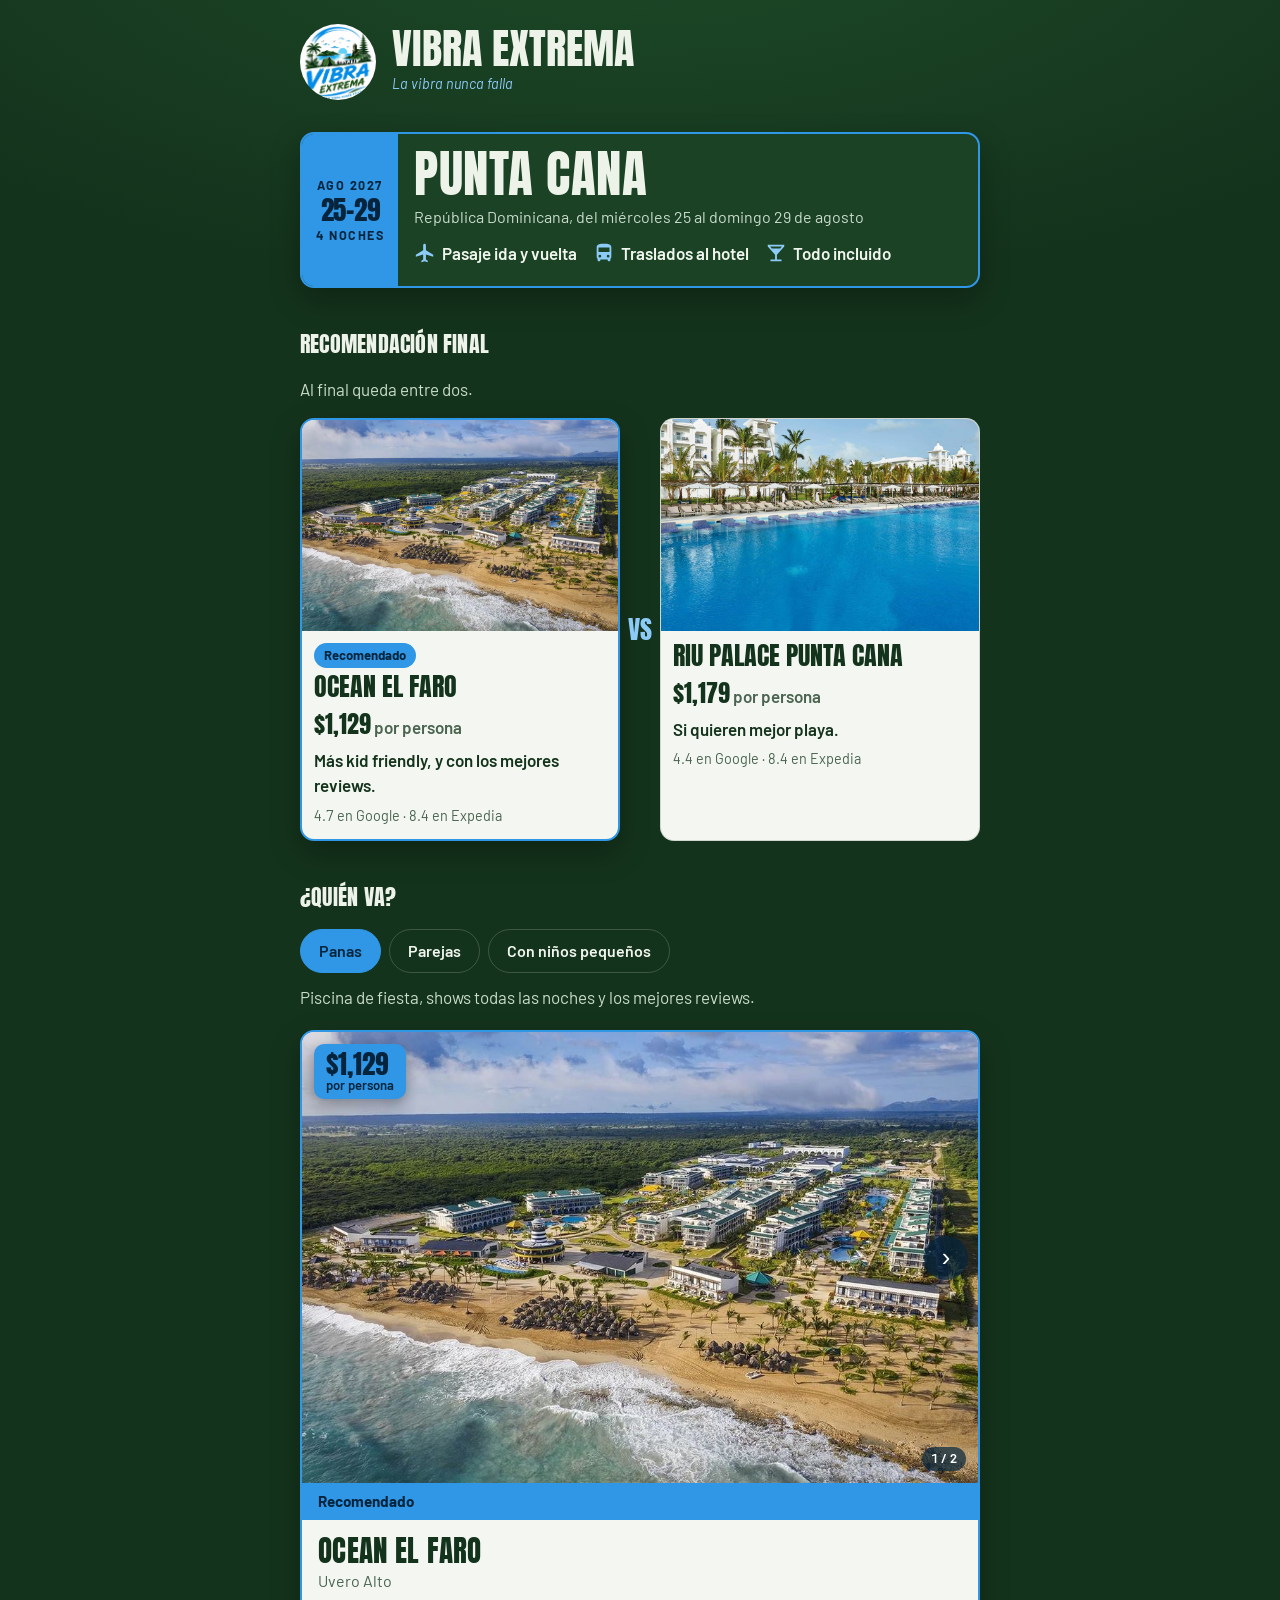
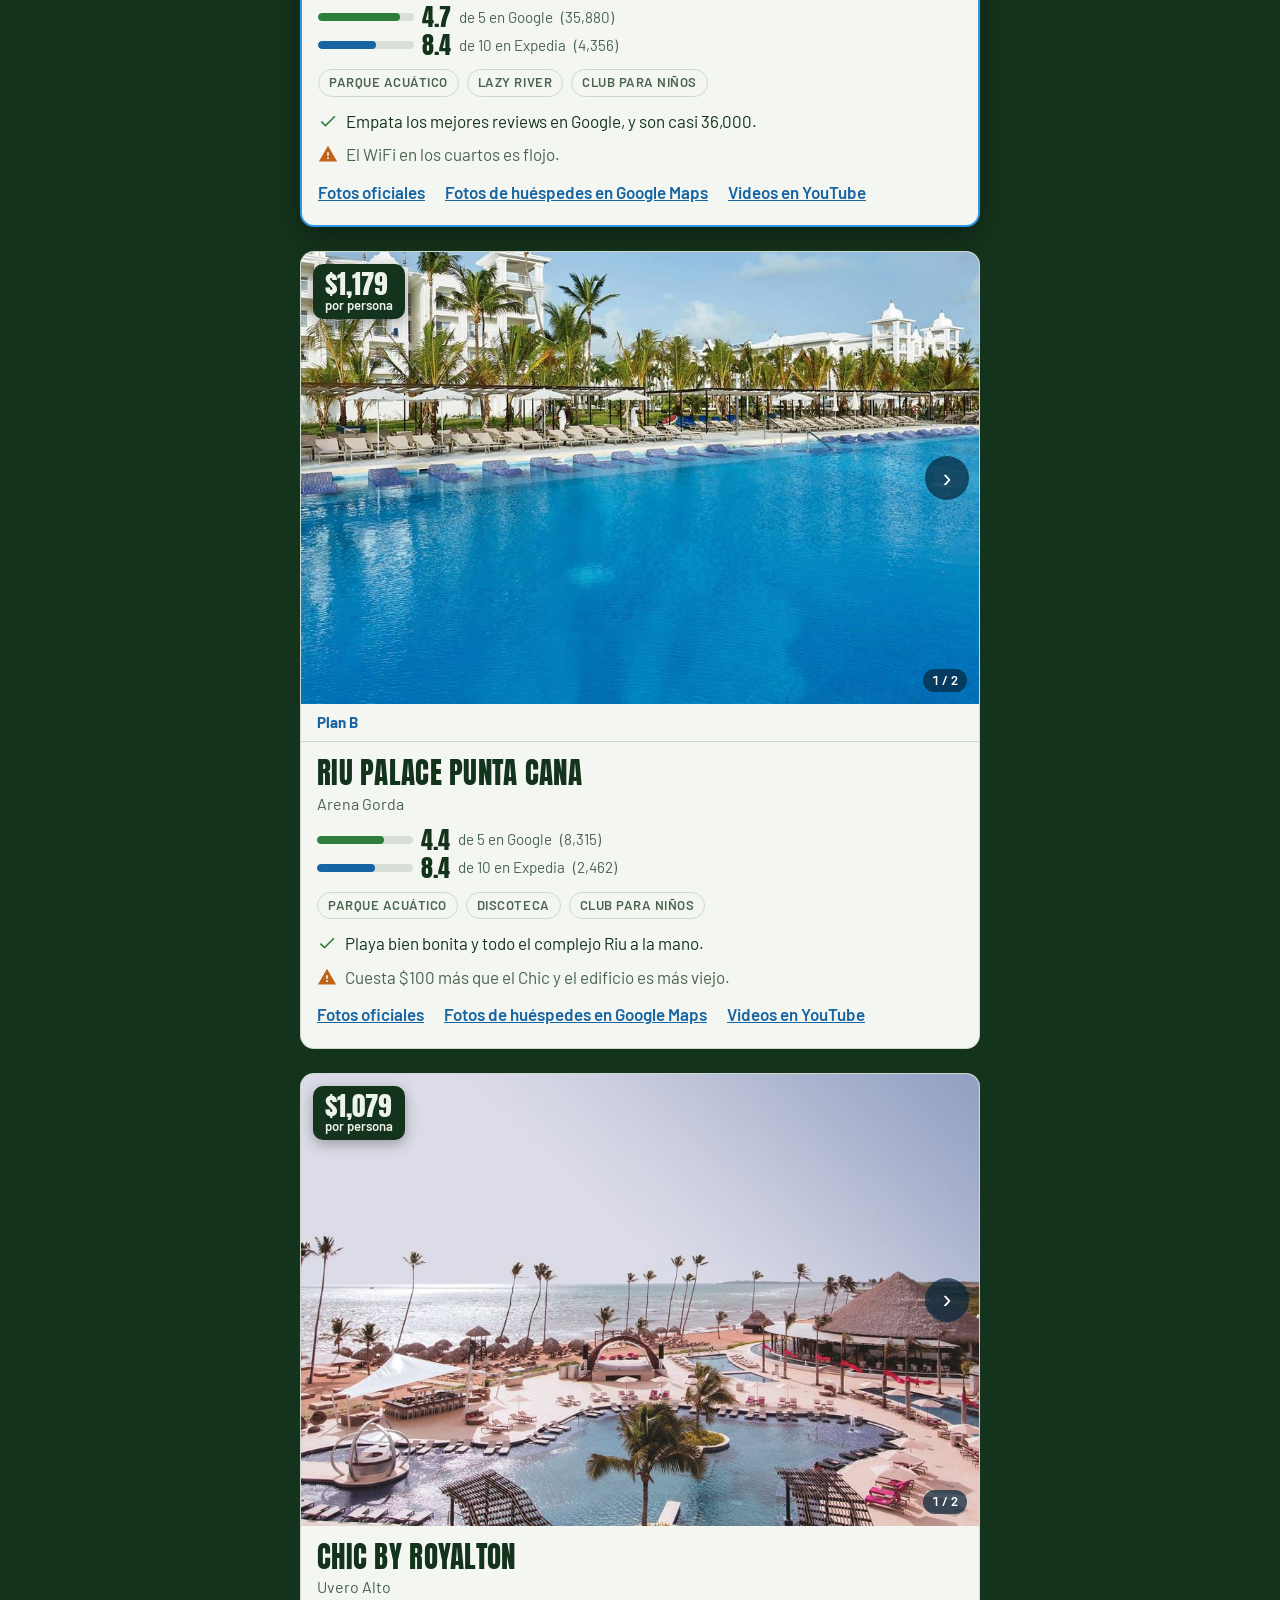
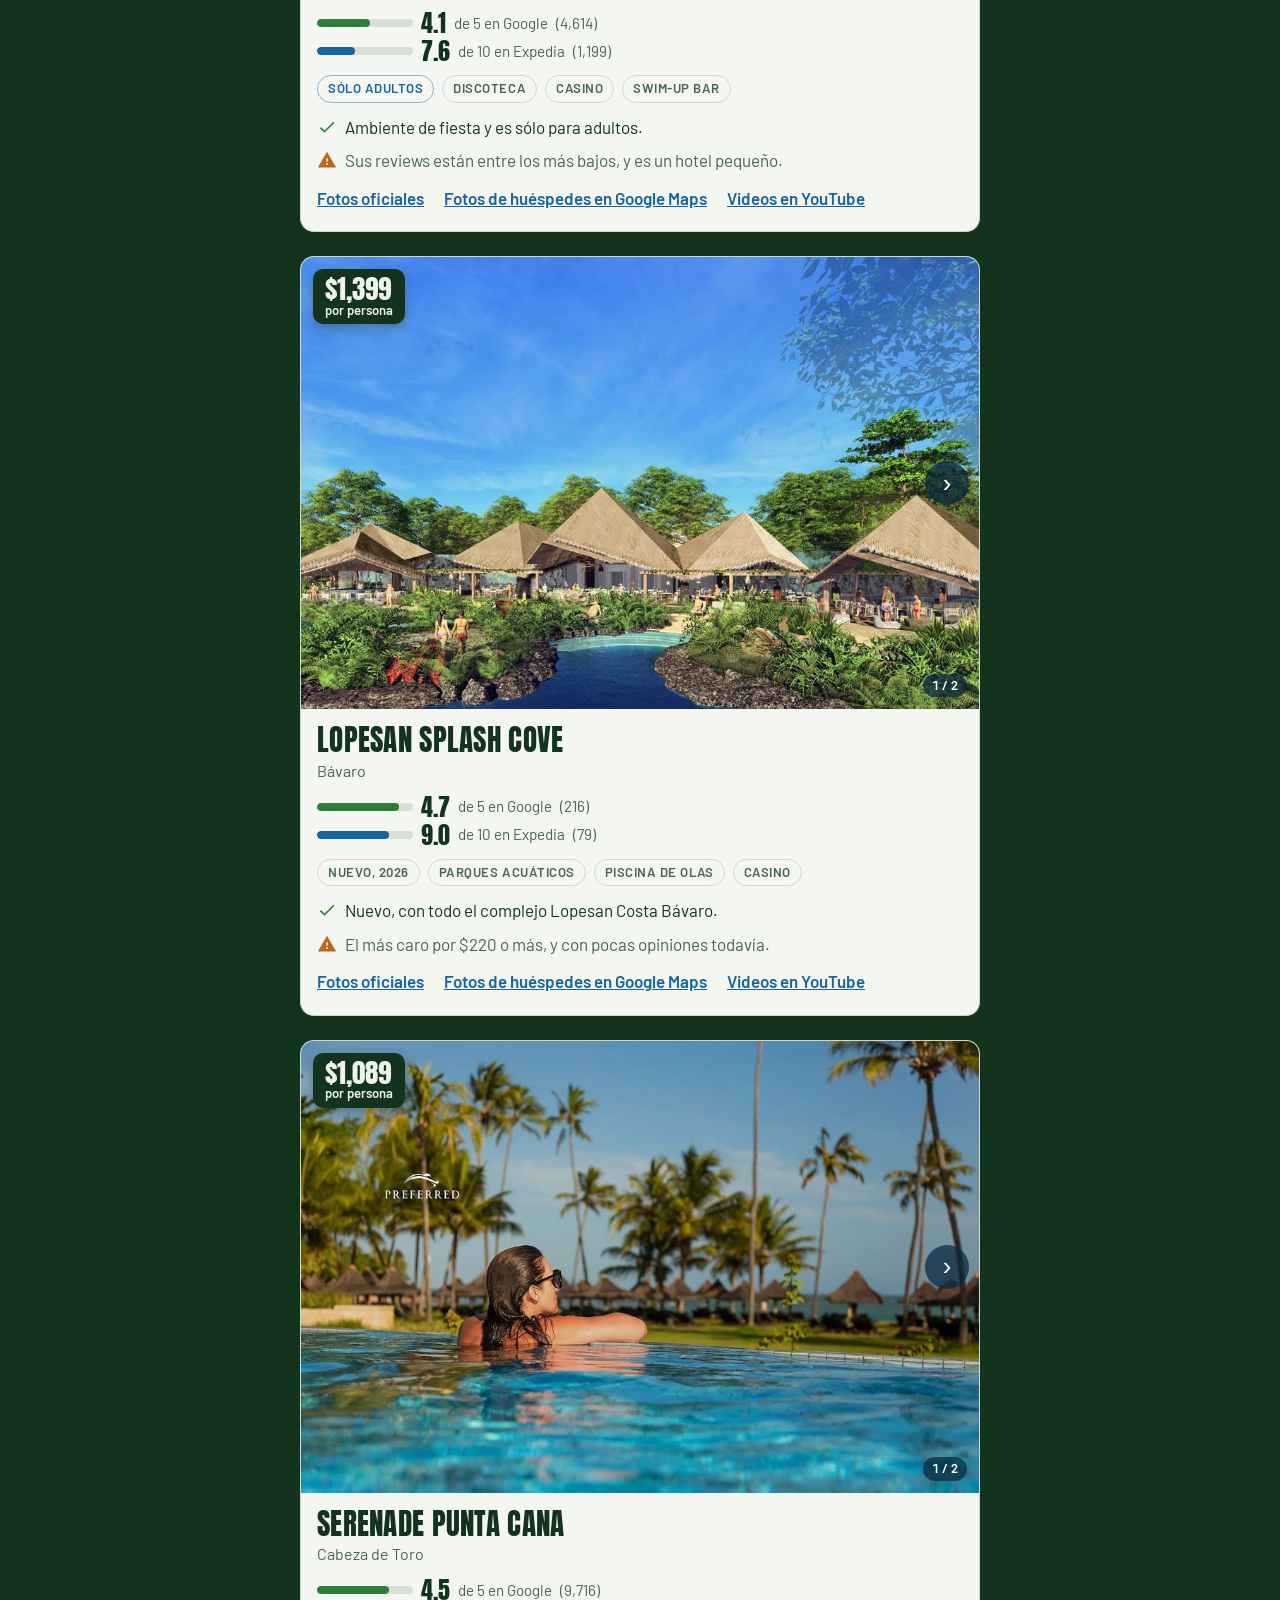
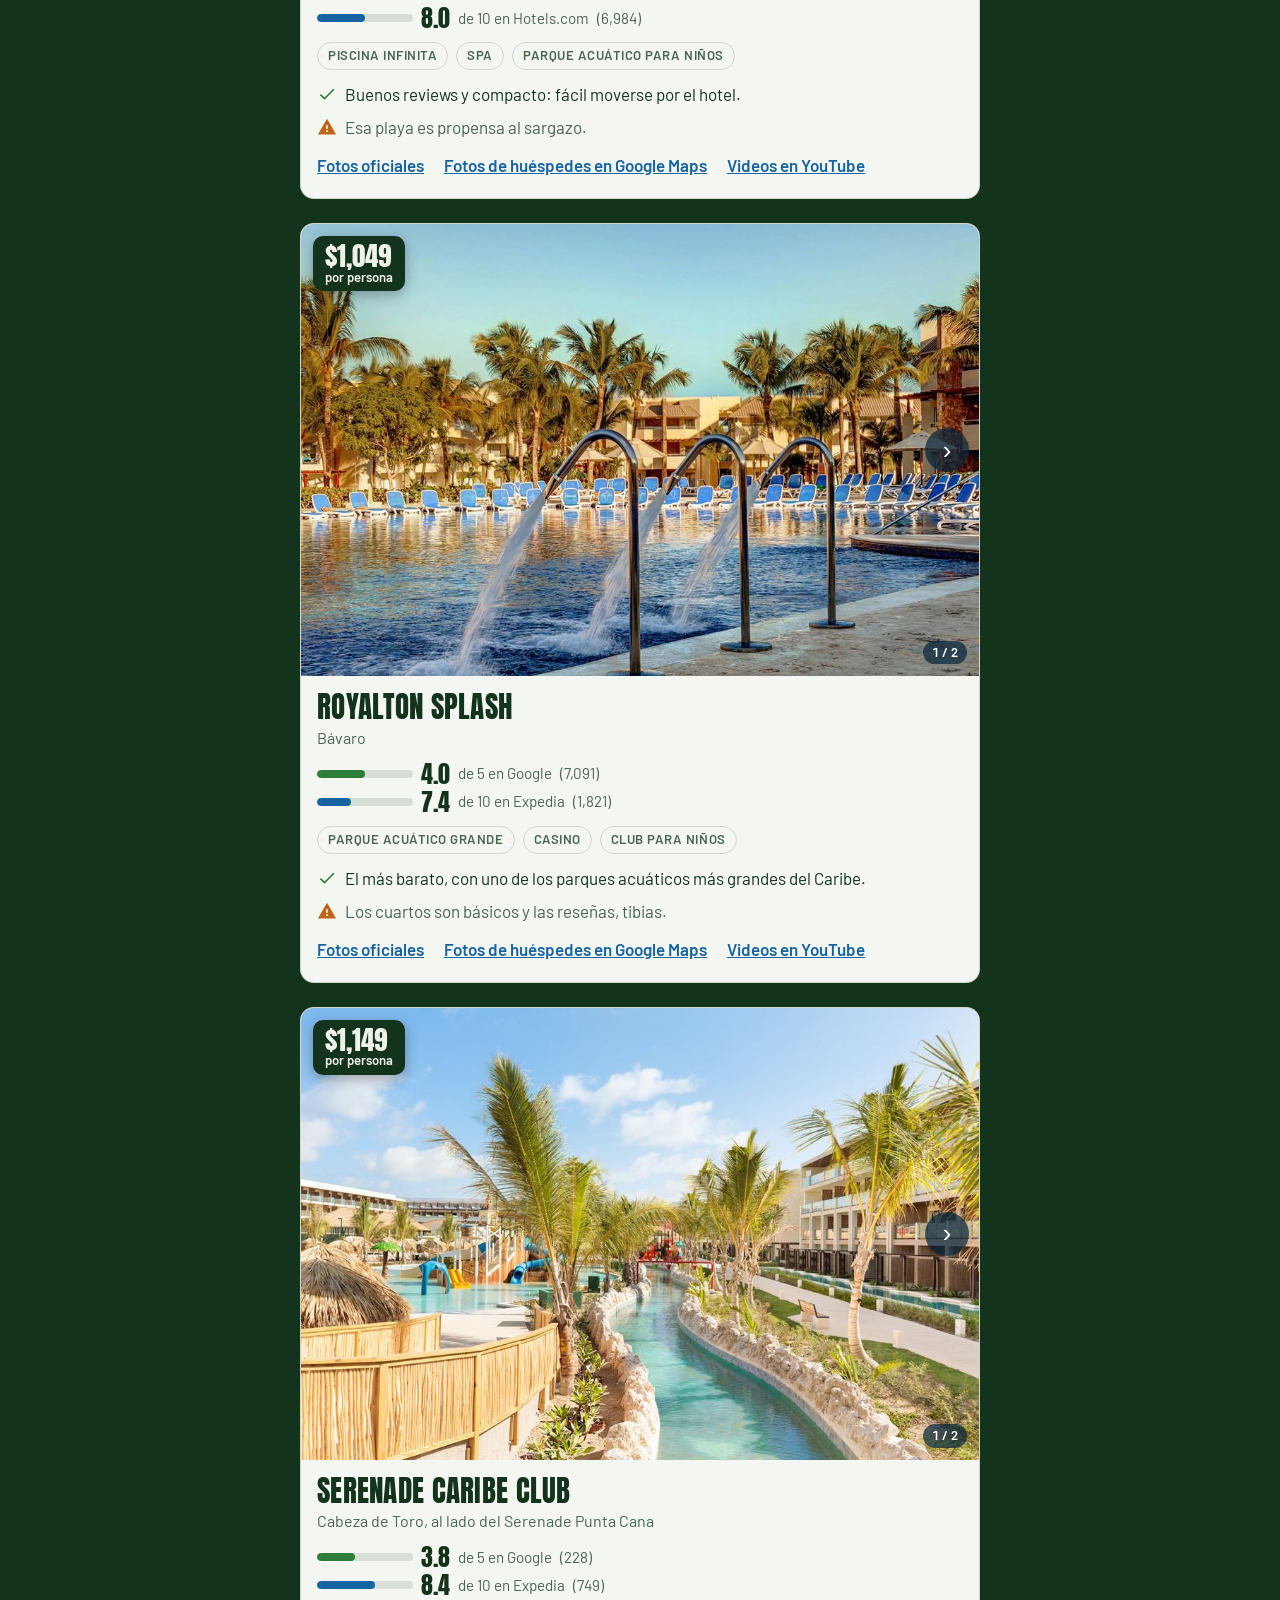
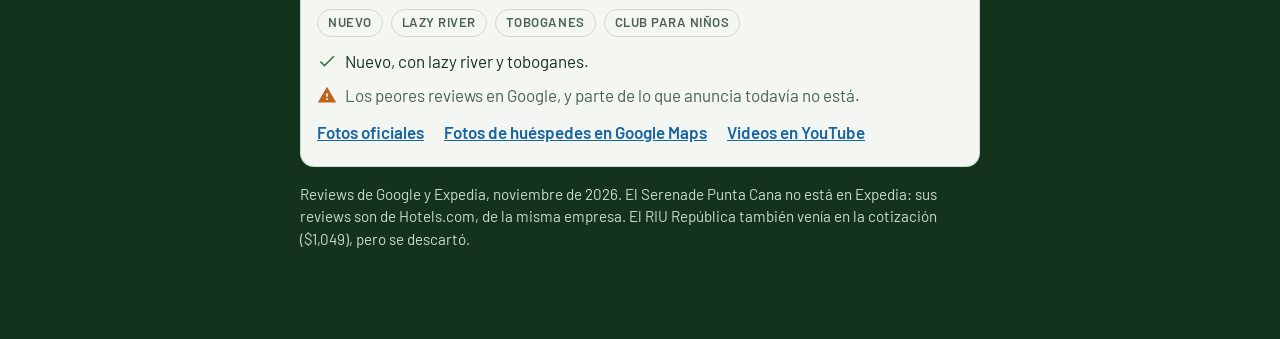
==== viaje-punta-cana-27-q8m3/index.html @ c9ede8ed "Punta Cana: Riu en la recomendación final, sin «la Riu Party» Co-Authored-By: Claude Opus 5.5 <norep" ====
<!doctype html>
<html lang="es">
<head>
  <meta charset="utf-8">
  <meta name="viewport" content="width=device-width, initial-scale=1, viewport-fit=cover">
  <title>Punta Cana 2027 — Vibra Extrema</title>
  <meta name="description" content="El viaje a Punta Cana del 25 al 29 de agosto de 2027: los hoteles, cuánto cuesta y cuál nos conviene.">
  <meta name="theme-color" content="#14421f">

  <!-- Página escondida: ningún botón ni enlace del sitio lleva aquí, sólo el
       enlace que se comparte en el grupo. Que no salga en Google tampoco.
       OJO: el repo es público, así que esto no es privado de verdad; no pongas
       aquí nada que no pueda ver cualquiera. Las fotos son de las páginas
       oficiales de cada hotel (Carlos lo decidió así, 2026-11-16). -->
  <meta name="robots" content="noindex, nofollow">

  <!-- Vista previa en WhatsApp: la imagen con URL absoluta, igual que index.html -->
  <meta property="og:title" content="Punta Cana · 25 al 29 de agosto de 2027">
  <meta property="og:description" content="Los hoteles, cuánto cuesta y cuál nos conviene.">
  <meta property="og:url" content="https://pasalocarlos.github.io/la-vibra-no-falla/viaje-punta-cana-27-q8m3/">
  <meta property="og:site_name" content="Vibra Extrema">
  <meta property="og:type" content="website">
  <meta property="og:locale" content="es_PR">
  <meta property="og:image" content="https://pasalocarlos.github.io/la-vibra-no-falla/viaje-punta-cana-27-q8m3/fotos/faro.jpg">
  <meta property="og:image:type" content="image/jpeg">
  <meta property="og:image:width" content="960">
  <meta property="og:image:height" content="640">
  <meta property="og:image:alt" content="Vista aérea del Ocean El Faro frente al mar en Punta Cana">
  <meta name="twitter:card" content="summary_large_image">

  <link rel="icon" href="../assets/logo-vibra.jpg">
  <link rel="preconnect" href="https://fonts.googleapis.com">
  <link rel="preconnect" href="https://fonts.gstatic.com" crossorigin>
  <link rel="stylesheet" href="https://fonts.googleapis.com/css2?family=Anton&family=Barlow:ital,wght@0,400;0,500;0,600;0,700;1,400&display=swap">
  <link rel="stylesheet" href="../styles.css">
  <link rel="stylesheet" href="viaje.css">
</head>
<body>

<!-- Iconos: se dibujan una vez y se reusan con <use>. -->
<svg width="0" height="0" style="position:absolute" aria-hidden="true">
  <symbol id="i-avion" viewBox="0 0 24 24"><path fill="currentColor" d="M21 16v-2l-8-5V3.5a1.5 1.5 0 0 0-3 0V9l-8 5v2l8-2.5V19l-2 1.5V22l3.5-1 3.5 1v-1.5L13 19v-5.5z"/></symbol>
  <symbol id="i-guagua" viewBox="0 0 24 24"><path fill="currentColor" d="M4 16c0 .9.4 1.7 1 2.2V20a1 1 0 0 0 1 1h1a1 1 0 0 0 1-1v-1h8v1a1 1 0 0 0 1 1h1a1 1 0 0 0 1-1v-1.8c.6-.5 1-1.3 1-2.2V6c0-3.5-3.6-4-8-4S4 2.5 4 6zm3.5 1a1.5 1.5 0 1 1 0-3 1.5 1.5 0 0 1 0 3m9 0a1.5 1.5 0 1 1 0-3 1.5 1.5 0 0 1 0 3M18 11H6V6h12z"/></symbol>
  <symbol id="i-copa" viewBox="0 0 24 24"><path fill="currentColor" d="M21 5V3H3v2l8 9v5H6v2h12v-2h-5v-5zM7.4 7l-1.8-2h12.8l-1.8 2z"/></symbol>
  <symbol id="i-sol" viewBox="0 0 24 24"><path fill="currentColor" d="M12 7a5 5 0 1 0 0 10 5 5 0 0 0 0-10M2 13h2a1 1 0 0 0 0-2H2a1 1 0 0 0 0 2m18 0h2a1 1 0 0 0 0-2h-2a1 1 0 0 0 0 2M11 2v2a1 1 0 0 0 2 0V2a1 1 0 0 0-2 0m0 18v2a1 1 0 0 0 2 0v-2a1 1 0 0 0-2 0M5.99 4.58a1 1 0 0 0-1.41 1.41l1.06 1.06a1 1 0 0 0 1.41-1.41zm12.37 12.37a1 1 0 0 0-1.41 1.41l1.06 1.06a1 1 0 0 0 1.41-1.41zm1.06-10.96a1 1 0 0 0-1.41-1.41l-1.06 1.06a1 1 0 0 0 1.41 1.41zM7.05 18.36a1 1 0 0 0-1.41-1.41l-1.06 1.06a1 1 0 0 0 1.41 1.41z"/></symbol>
  <symbol id="i-mas" viewBox="0 0 24 24"><path fill="currentColor" d="M9 16.2 4.8 12l-1.4 1.4L9 19 21 7l-1.4-1.4z"/></symbol>
  <symbol id="i-ojo" viewBox="0 0 24 24"><path fill="currentColor" d="M1 21h22L12 2zm12-3h-2v-2h2zm0-4h-2v-4h2z"/></symbol>
  <symbol id="i-reloj" viewBox="0 0 24 24"><path fill="currentColor" d="M12 2a10 10 0 1 0 0 20 10 10 0 0 0 0-20m1 10.4V7h-2v6.4l4.6 2.7 1-1.7z"/></symbol>
</svg>

<header class="masthead">
  <img class="masthead-logo" src="../assets/logo-vibra.jpg" alt="Vibra Extrema">
  <div class="masthead-words">
    <p class="masthead-nombre">Vibra Extrema</p>
    <p class="lema">La vibra nunca falla</p>
  </div>
</header>

<main>
  <!-- El viaje, con el mismo bloque de fecha azul de la próxima salida -->
  <section class="next viaje-hero" aria-labelledby="viaje-titulo">
    <article class="card">
      <div class="card-when">
        <span class="month">ago 2027</span>
        <span class="day rango">25–29</span>
        <span class="dow">4 noches</span>
      </div>
      <div class="card-body">
        <h1 id="viaje-titulo">Punta Cana</h1>
        <p class="meta">República Dominicana, del miércoles 25 al domingo 29 de agosto</p>
        <ul class="incluye" aria-label="El precio incluye">
          <li><svg aria-hidden="true"><use href="#i-avion"/></svg>Pasaje ida y vuelta</li>
          <li><svg aria-hidden="true"><use href="#i-guagua"/></svg>Traslados al hotel</li>
          <li><svg aria-hidden="true"><use href="#i-copa"/></svg>Todo incluido</li>
        </ul>
      </div>
    </article>
  </section>

  <!-- La recomendación final: el Chic contra El Faro. Va antes del selector
       porque es lo primero que el grupo tiene que decidir. -->
  <section class="viaje-sec" aria-labelledby="final-titulo">
    <h2 class="section-title" id="final-titulo">Recomendación final</h2>
    <p class="final-intro">Al final queda entre dos.</p>
    <div class="final">
      <a class="final-op final-reco" href="#faro">
        <img src="fotos/faro.jpg" alt="" width="960" height="640" loading="lazy">
        <span class="final-body">
          <span class="final-sello">Recomendado</span>
          <span class="final-nombre">Ocean El Faro</span>
          <span class="final-precio"><strong>$1,129</strong> por persona</span>
          <span class="final-si">Más kid friendly, y con los mejores reviews.</span>
          <span class="final-nums">4.7 en Google · 8.4 en Expedia</span>
        </span>
      </a>
      <p class="final-vs" aria-hidden="true">vs</p>
      <a class="final-op" href="#riu">
        <img src="fotos/riu.jpg" alt="" width="960" height="640" loading="lazy">
        <span class="final-body">
          <span class="final-nombre">Riu Palace Punta Cana</span>
          <span class="final-precio"><strong>$1,179</strong> por persona</span>
          <span class="final-si">Si quieren mejor playa.</span>
          <span class="final-nums">4.4 en Google · 8.4 en Expedia</span>
        </span>
      </a>
    </div>
  </section>

  <!-- ¿Quién va? Reordena los hoteles. Sin JavaScript se ven en el orden
       en que vienen escritos (un orden viejo; el JavaScript los acomoda). -->
  <section class="viaje-sec" aria-labelledby="hoteles-titulo">
    <h2 class="section-title" id="hoteles-titulo">¿Quién va?</h2>
    <div class="quien" role="group" aria-label="Quién va al viaje">
      <button type="button" class="quien-btn" data-quien="panas" aria-pressed="true">Panas</button>
      <button type="button" class="quien-btn" data-quien="parejas" aria-pressed="false">Parejas</button>
      <button type="button" class="quien-btn" data-quien="familia" aria-pressed="false">Con niños pequeños</button>
    </div>
    <p class="quien-por-que" id="por-que" aria-live="polite">Piscina de fiesta, shows todas las noches y los mejores reviews.</p>

    <div class="hoteles" id="hoteles">
      <!-- data-panas / data-parejas / data-familia = el lugar en cada lista.
           data-familia="no" = no acepta menores. -->
      <article class="hotel" id="chic" data-panas="3" data-parejas="3" data-familia="no">
        <div class="hotel-fotos" tabindex="0" aria-label="Fotos del Chic by Royalton, desliza para ver más">
          <img src="fotos/chic2.jpg" alt="Piscina del Chic by Royalton frente al mar" width="960" height="640">
          <img src="fotos/chic.jpg" alt="Terraza con tumbonas del Chic by Royalton" width="960" height="640" loading="lazy">
        </div>
        <p class="hotel-precio"><strong>$1,079</strong> por persona</p>
        <p class="hotel-sello" hidden></p>
        <div class="hotel-body">
          <h3>Chic by Royalton</h3>
          <p class="meta">Uvero Alto</p>
          <p class="nota-google" aria-label="4.1 de 5 en Google, 4,614 opiniones"><span class="barra" style="--n:4.1"></span><b>4.1</b> de 5 en Google <span>(4,614)</span></p>
          <p class="nota-google nota-expedia" aria-label="7.6 de 10 en Expedia, 1,199 opiniones"><span class="barra" style="--e:7.6"></span><b>7.6</b> de 10 en Expedia <span>(1,199)</span></p>
          <ul class="tags"><li class="t-adultos">Sólo adultos</li><li>Discoteca</li><li>Casino</li><li>Swim-up bar</li></ul>
          <p class="pro"><svg aria-hidden="true"><use href="#i-mas"/></svg>Ambiente de fiesta y es sólo para adultos.</p>
          <p class="contra"><svg aria-hidden="true"><use href="#i-ojo"/></svg>Sus reviews están entre los más bajos, y es un hotel pequeño.</p>
          <p class="no-nenes">No acepta menores de edad.</p>
          <p class="ver-fotos"><a href="https://www.marriott.com/en-us/hotels/pujrc-royalton-chic-punta-cana-an-autograph-collection-all-inclusive-resort-and-casino-adults-only/photos/" rel="noreferrer">Fotos oficiales</a><a href="https://www.google.com/maps/search/?api=1&amp;query=Royalton+CHIC+Punta+Cana" rel="noreferrer">Fotos de huéspedes en Google Maps</a><a href="https://www.youtube.com/results?search_query=Royalton+CHIC+Punta+Cana+tour" rel="noreferrer">Videos en YouTube</a></p>
        </div>
      </article>

      <article class="hotel" id="riu" data-panas="2" data-parejas="2" data-familia="2">
        <div class="hotel-fotos" tabindex="0" aria-label="Fotos del Riu Palace Punta Cana, desliza para ver más">
          <img src="fotos/riu.jpg" alt="Piscina del Riu Palace Punta Cana" width="960" height="640" loading="lazy">
          <img src="fotos/riu2.jpg" alt="Tumbonas dentro de la piscina del Riu Palace Punta Cana" width="960" height="640" loading="lazy">
        </div>
        <p class="hotel-precio"><strong>$1,179</strong> por persona</p>
        <p class="hotel-sello" hidden></p>
        <div class="hotel-body">
          <h3>Riu Palace Punta Cana</h3>
          <p class="meta">Arena Gorda</p>
          <p class="nota-google" aria-label="4.4 de 5 en Google, 8,315 opiniones"><span class="barra" style="--n:4.4"></span><b>4.4</b> de 5 en Google <span>(8,315)</span></p>
          <p class="nota-google nota-expedia" aria-label="8.4 de 10 en Expedia, 2,462 opiniones"><span class="barra" style="--e:8.4"></span><b>8.4</b> de 10 en Expedia <span>(2,462)</span></p>
          <ul class="tags"><li>Parque acuático</li><li>Discoteca</li><li>Club para niños</li></ul>
          <p class="pro"><svg aria-hidden="true"><use href="#i-mas"/></svg>Playa bien bonita y todo el complejo Riu a la mano.</p>
          <p class="contra"><svg aria-hidden="true"><use href="#i-ojo"/></svg>Cuesta $100 más que el Chic y el edificio es más viejo.</p>
          <p class="ver-fotos"><a href="https://www.riu.com/es/hotel/republica-dominicana/punta-cana/hotel-riu-palace-punta-cana/" rel="noreferrer">Fotos oficiales</a><a href="https://www.google.com/maps/search/?api=1&amp;query=Hotel+Riu+Palace+Punta+Cana" rel="noreferrer">Fotos de huéspedes en Google Maps</a><a href="https://www.youtube.com/results?search_query=Riu+Palace+Punta+Cana+tour" rel="noreferrer">Videos en YouTube</a></p>
        </div>
      </article>

      <article class="hotel" id="lopesan" data-panas="4" data-parejas="5" data-familia="3">
        <div class="hotel-fotos" tabindex="0" aria-label="Fotos del Lopesan Splash Cove, desliza para ver más">
          <img src="fotos/lopesan.jpg" alt="Piscina y bohíos del Lopesan Splash Cove" width="960" height="640" loading="lazy">
          <img src="fotos/lopesan2.jpg" alt="Club de playa del Lopesan Splash Cove" width="960" height="640" loading="lazy">
        </div>
        <p class="hotel-precio"><strong>$1,399</strong> por persona</p>
        <p class="hotel-sello" hidden></p>
        <div class="hotel-body">
          <h3>Lopesan Splash Cove</h3>
          <p class="meta">Bávaro</p>
          <p class="nota-google" aria-label="4.7 de 5 en Google, 216 opiniones"><span class="barra" style="--n:4.7"></span><b>4.7</b> de 5 en Google <span>(216)</span></p>
          <p class="nota-google nota-expedia" aria-label="9.0 de 10 en Expedia, 79 opiniones"><span class="barra" style="--e:9.0"></span><b>9.0</b> de 10 en Expedia <span>(79)</span></p>
          <ul class="tags"><li>Nuevo, 2026</li><li>Parques acuáticos</li><li>Piscina de olas</li><li>Casino</li></ul>
          <p class="pro"><svg aria-hidden="true"><use href="#i-mas"/></svg>Nuevo, con todo el complejo Lopesan Costa Bávaro.</p>
          <p class="contra"><svg aria-hidden="true"><use href="#i-ojo"/></svg>El más caro por $220 o más, y con pocas opiniones todavía.</p>
          <p class="ver-fotos"><a href="https://www.lopesan.com/es/hoteles/republica-dominicana/punta-cana/playa-bavaro/splash-cove" rel="noreferrer">Fotos oficiales</a><a href="https://www.google.com/maps/search/?api=1&amp;query=Lopesan+Splash+Cove+Resort+Spa+%26+Casino" rel="noreferrer">Fotos de huéspedes en Google Maps</a><a href="https://www.youtube.com/results?search_query=Lopesan+Splash+Cove+Punta+Cana+tour" rel="noreferrer">Videos en YouTube</a></p>
        </div>
      </article>

      <article class="hotel" id="faro" data-panas="1" data-parejas="1" data-familia="1">
        <div class="hotel-fotos" tabindex="0" aria-label="Fotos del Ocean El Faro, desliza para ver más">
          <img src="fotos/faro.jpg" alt="Vista aérea del Ocean El Faro y su playa" width="960" height="640" loading="lazy">
          <img src="fotos/faro2.jpg" alt="Parque acuático del Ocean El Faro" width="960" height="640" loading="lazy">
        </div>
        <p class="hotel-precio"><strong>$1,129</strong> por persona</p>
        <p class="hotel-sello" hidden></p>
        <div class="hotel-body">
          <h3>Ocean El Faro</h3>
          <p class="meta">Uvero Alto</p>
          <p class="nota-google" aria-label="4.7 de 5 en Google, 35,880 opiniones"><span class="barra" style="--n:4.7"></span><b>4.7</b> de 5 en Google <span>(35,880)</span></p>
          <p class="nota-google nota-expedia" aria-label="8.4 de 10 en Expedia, 4,356 opiniones"><span class="barra" style="--e:8.4"></span><b>8.4</b> de 10 en Expedia <span>(4,356)</span></p>
          <ul class="tags"><li>Parque acuático</li><li>Lazy river</li><li>Club para niños</li></ul>
          <p class="pro"><svg aria-hidden="true"><use href="#i-mas"/></svg>Empata los mejores reviews en Google, y son casi 36,000.</p>
          <p class="contra"><svg aria-hidden="true"><use href="#i-ojo"/></svg>El WiFi en los cuartos es flojo.</p>
          <p class="ver-fotos"><a href="https://www.h10hotels.com/es/hoteles-punta-cana/ocean-el-faro/galeria" rel="noreferrer">Fotos oficiales</a><a href="https://www.google.com/maps/search/?api=1&amp;query=Ocean+El+Faro+Resort+Punta+Cana" rel="noreferrer">Fotos de huéspedes en Google Maps</a><a href="https://www.youtube.com/results?search_query=Ocean+El+Faro+Punta+Cana+tour" rel="noreferrer">Videos en YouTube</a></p>
        </div>
      </article>

      <article class="hotel" id="serenade" data-panas="5" data-parejas="4" data-familia="4">
        <div class="hotel-fotos" tabindex="0" aria-label="Fotos del Serenade Punta Cana, desliza para ver más">
          <img src="fotos/serenade2.jpg" alt="Piscina infinita del Serenade Punta Cana" width="960" height="640" loading="lazy">
          <img src="fotos/serenade.jpg" alt="Piscina frente al mar del Serenade Punta Cana" width="960" height="640" loading="lazy">
        </div>
        <p class="hotel-precio"><strong>$1,089</strong> por persona</p>
        <p class="hotel-sello" hidden></p>
        <div class="hotel-body">
          <h3>Serenade Punta Cana</h3>
          <p class="meta">Cabeza de Toro</p>
          <p class="nota-google" aria-label="4.5 de 5 en Google, 9,716 opiniones"><span class="barra" style="--n:4.5"></span><b>4.5</b> de 5 en Google <span>(9,716)</span></p>
          <p class="nota-google nota-expedia" aria-label="8.0 de 10 en Hotels.com, 6,984 opiniones"><span class="barra" style="--e:8.0"></span><b>8.0</b> de 10 en Hotels.com <span>(6,984)</span></p>
          <ul class="tags"><li>Piscina infinita</li><li>Spa</li><li>Parque acuático para niños</li></ul>
          <p class="pro"><svg aria-hidden="true"><use href="#i-mas"/></svg>Buenos reviews y compacto: fácil moverse por el hotel.</p>
          <p class="contra"><svg aria-hidden="true"><use href="#i-ojo"/></svg>Esa playa es propensa al sargazo.</p>
          <p class="ver-fotos"><a href="https://www.serenadepuntacana.com/gallery.html" rel="noreferrer">Fotos oficiales</a><a href="https://www.google.com/maps/search/?api=1&amp;query=Serenade+Punta+Cana+Beach+%26+Spa+Resort" rel="noreferrer">Fotos de huéspedes en Google Maps</a><a href="https://www.youtube.com/results?search_query=Serenade+Punta+Cana+Beach+Spa+Resort+tour" rel="noreferrer">Videos en YouTube</a></p>
        </div>
      </article>

      <article class="hotel" id="splash" data-panas="6" data-parejas="6" data-familia="5">
        <div class="hotel-fotos" tabindex="0" aria-label="Fotos del Royalton Splash, desliza para ver más">
          <img src="fotos/splash2.jpg" alt="Piscina del Royalton Splash" width="960" height="640" loading="lazy">
          <img src="fotos/splash.jpg" alt="Toboganes del parque acuático del Royalton Splash" width="960" height="640" loading="lazy">
        </div>
        <p class="hotel-precio"><strong>$1,049</strong> por persona</p>
        <p class="hotel-sello" hidden></p>
        <div class="hotel-body">
          <h3>Royalton Splash</h3>
          <p class="meta">Bávaro</p>
          <p class="nota-google" aria-label="4.0 de 5 en Google, 7,091 opiniones"><span class="barra" style="--n:4.0"></span><b>4.0</b> de 5 en Google <span>(7,091)</span></p>
          <p class="nota-google nota-expedia" aria-label="7.4 de 10 en Expedia, 1,821 opiniones"><span class="barra" style="--e:7.4"></span><b>7.4</b> de 10 en Expedia <span>(1,821)</span></p>
          <ul class="tags"><li>Parque acuático grande</li><li>Casino</li><li>Club para niños</li></ul>
          <p class="pro"><svg aria-hidden="true"><use href="#i-mas"/></svg>El más barato, con uno de los parques acuáticos más grandes del Caribe.</p>
          <p class="contra"><svg aria-hidden="true"><use href="#i-ojo"/></svg>Los cuartos son básicos y las reseñas, tibias.</p>
          <p class="ver-fotos"><a href="https://www.marriott.com/en-us/hotels/pujrs-royalton-splash-punta-cana-an-autograph-collection-all-inclusive-resort-and-casino/photos/" rel="noreferrer">Fotos oficiales</a><a href="https://www.google.com/maps/search/?api=1&amp;query=Royalton+Splash+Punta+Cana" rel="noreferrer">Fotos de huéspedes en Google Maps</a><a href="https://www.youtube.com/results?search_query=Royalton+Splash+Punta+Cana+tour" rel="noreferrer">Videos en YouTube</a></p>
        </div>
      </article>

      <article class="hotel" id="caribe" data-panas="7" data-parejas="7" data-familia="6">
        <div class="hotel-fotos" tabindex="0" aria-label="Fotos del Serenade Caribe Club, desliza para ver más">
          <img src="fotos/caribe.jpg" alt="Lazy river del Serenade Caribe Club" width="960" height="640" loading="lazy">
          <img src="fotos/caribe2.jpg" alt="Habitación con salida a la piscina del Serenade Caribe Club" width="960" height="640" loading="lazy">
        </div>
        <p class="hotel-precio"><strong>$1,149</strong> por persona</p>
        <p class="hotel-sello" hidden></p>
        <div class="hotel-body">
          <h3>Serenade Caribe Club</h3>
          <p class="meta">Cabeza de Toro, al lado del Serenade Punta Cana</p>
          <p class="nota-google" aria-label="3.8 de 5 en Google, 228 opiniones"><span class="barra" style="--n:3.8"></span><b>3.8</b> de 5 en Google <span>(228)</span></p>
          <p class="nota-google nota-expedia" aria-label="8.4 de 10 en Expedia, 749 opiniones"><span class="barra" style="--e:8.4"></span><b>8.4</b> de 10 en Expedia <span>(749)</span></p>
          <ul class="tags"><li>Nuevo</li><li>Lazy river</li><li>Toboganes</li><li>Club para niños</li></ul>
          <p class="pro"><svg aria-hidden="true"><use href="#i-mas"/></svg>Nuevo, con lazy river y toboganes.</p>
          <p class="contra"><svg aria-hidden="true"><use href="#i-ojo"/></svg>Los peores reviews en Google, y parte de lo que anuncia todavía no está.</p>
          <p class="ver-fotos"><a href="https://www.serenadecaribeclub.com/gallery.html" rel="noreferrer">Fotos oficiales</a><a href="https://www.google.com/maps/search/?api=1&amp;query=Serenade+Caribe+Club+Punta+Cana" rel="noreferrer">Fotos de huéspedes en Google Maps</a><a href="https://www.youtube.com/results?search_query=Serenade+Caribe+Club+Punta+Cana+tour" rel="noreferrer">Videos en YouTube</a></p>
        </div>
      </article>
    </div>
    <p class="nota">Reviews de Google y Expedia, noviembre de 2026. El Serenade Punta Cana no está en Expedia: sus reviews son de Hotels.com, de la misma empresa. El RIU República también venía en la cotización ($1,049), pero se descartó.</p>
  </section>
</main>

<script src="viaje.js"></script>
</body>
</html>
---- styles.css ----
/* Vibra Extrema — la vibra no falla
   Layout: una columna, primero teléfono. El bloque de fecha es la llave de
   escaneo de cada tarjeta, así que ahí va el color sólido y la tipografía
   pesada; el resto se queda callado alrededor.

   La página es verde bosque a propósito y NO sigue el modo claro/oscuro del
   teléfono: el enlace se comparte en el grupo y todos tienen que ver lo mismo.
   Por eso no hay prefers-color-scheme y color-scheme queda fijo en dark.

   Jerarquía sobre verde: el bloque de fecha de la PRÓXIMA salida es azul; el
   de las demás es hueso. Sobre un fondo verde, un bloque verde no se lee. */

:root {
  color-scheme: dark;

  --azul: #2f97e6;
  --azul-claro: #8ccbf7;
  --verde: #2f5d34;
  --verde-hondo: #14331c;
  --verde-claro: #7fc28a;
  --barro: #e0914f;          /* sólo para "fuerte" y avisos */

  --fondo: #14331c;
  --fondo-alto: #1d4a28;     /* la luz que entra por arriba */
  --panel: #1b4225;
  --hueso: #eef3ea;
  --tinta: #f0f6ee;
  --tinta-2: #c9dccb;      /* más claro que antes: se lee afuera, al sol */
  --linea: rgba(240, 246, 238, 0.18);
  --linea-suave: rgba(240, 246, 238, 0.10);

  --display: "Anton", "Arial Narrow", Impact, sans-serif;
  --texto: "Barlow", system-ui, -apple-system, "Segoe UI", sans-serif;

  --radio: 14px;
  /* Fotos, flyers y videos DENTRO de una tarjeta: una sola esquina, un solo
     borde y una sola separación del texto. Lo que va de borde a borde (el
     flyer de las camisas, la tira de videos de un recuerdo) toma la esquina
     de la tarjeta y no lleva nada de esto. El logo es marca: sigue redondo. */
  --radio-media: 10px;
  --borde-media: 1px solid var(--linea);
  --sobre-media: calc(var(--paso) * 2);   /* del texto a la imagen */
  --entre-media: var(--paso);             /* de un bloque de imágenes al otro */
  --paso: 8px;
  --ancho: 680px;
}

* { box-sizing: border-box; }
/* hidden tiene que ganarle a cualquier display: sin esto, .rsvp-form (grid)
   se enseñaba abierto antes de tocar el botón. */
[hidden] { display: none !important; }

body {
  margin: 0;
  padding-block: calc(var(--paso) * 3) calc(var(--paso) * 6);
  padding-inline: 16px;
  background: var(--fondo);
  background-image: radial-gradient(120% 70% at 50% -10%, var(--fondo-alto) 0%, var(--fondo) 60%);
  background-attachment: fixed;
  color: var(--tinta);
  font-family: var(--texto);
  font-size: 17px;
  line-height: 1.5;
  -webkit-text-size-adjust: 100%;
}

main, .masthead {
  max-width: var(--ancho);
  margin-inline: auto;
}

h1, h2, h3 {
  font-family: var(--display);
  font-weight: 400;
  letter-spacing: 0.01em;
  text-wrap: balance;
  margin: 0;
}

a { color: var(--azul-claro); }
a:focus-visible, button:focus-visible, input:focus-visible {
  outline: 3px solid var(--azul);
  outline-offset: 2px;
  border-radius: 4px;
}

/* --- cabecera ----------------------------------------------------------- */

.masthead {
  display: flex;
  align-items: center;
  gap: calc(var(--paso) * 2);
  margin-bottom: calc(var(--paso) * 4);
}
.masthead-logo {
  width: 76px;
  height: 76px;
  flex: none;
  object-fit: cover;
  border-radius: 50%;
  background: #fff;
}
.masthead h1 {
  font-size: clamp(1.9rem, 8vw, 2.6rem);
  line-height: 0.95;
  text-transform: uppercase;
  color: var(--hueso);
}
.lema {
  margin: 4px 0 0;
  font-size: 0.9rem;
  font-style: italic;
  color: var(--azul-claro);
}

/* --- atajos ------------------------------------------------------------- */

/* Se pega arriba al bajar. Lleva el mismo fondo que el body (degradado fijo
   incluido) para que no se vea una franja pegada encima de la página. */
.atajos {
  position: sticky;
  top: 0;
  z-index: 10;
  margin: 0 -16px calc(var(--paso) * 3);
  padding: 10px 16px;
  background: var(--fondo);
  background-image: radial-gradient(120% 70% at 50% -10%, var(--fondo-alto) 0%, var(--fondo) 60%);
  background-attachment: fixed;
  border-bottom: 1px solid var(--linea-suave);
}
.atajos-fila {
  max-width: var(--ancho);
  margin-inline: auto;
  display: flex;
  gap: 6px;
  overflow-x: auto;
  scrollbar-width: none;
}
.atajos-fila::-webkit-scrollbar { display: none; }
.atajos a {
  flex: none;
  padding: 10px 16px;
  border: 1px solid var(--linea);
  border-radius: 999px;
  color: var(--tinta-2);
  font-size: 0.88rem;
  font-weight: 600;
  text-decoration: none;
  white-space: nowrap;
  transition: background-color 0.2s, color 0.2s, border-color 0.2s;
}
.atajos a:hover { color: var(--tinta); border-color: var(--tinta-2); }
.atajos a[aria-current] {
  background: var(--hueso);
  border-color: var(--hueso);
  color: var(--verde-hondo);
}
/* Que la barra pegada no tape el título de la sección al saltar. */
main > section { scroll-margin-top: 72px; }

/* --- secciones ---------------------------------------------------------- */

.eyebrow {
  margin: 0 0 var(--paso);
  font-size: 0.78rem;
  font-weight: 600;
  letter-spacing: 0.14em;
  text-transform: uppercase;
  color: var(--tinta-2);
}
.section-title {
  font-size: 1.35rem;
  text-transform: uppercase;
  color: var(--hueso);
  margin-bottom: calc(var(--paso) * 2);
}

.next { margin-bottom: calc(var(--paso) * 5); }
.upcoming { margin-bottom: calc(var(--paso) * 5); }
.cards { display: grid; gap: calc(var(--paso) * 2); }

.empty {
  padding: calc(var(--paso) * 3);
  border: 1px dashed var(--linea);
  border-radius: var(--radio);
  margin-bottom: calc(var(--paso) * 5);
}
.empty h2 { font-size: 1.3rem; margin-bottom: var(--paso); }
.empty p { margin: 0; color: var(--tinta-2); }

/* --- tarjeta ------------------------------------------------------------ */

.card {
  display: flex;
  gap: calc(var(--paso) * 2);
  background: var(--panel);
  border: 1px solid var(--linea);
  border-radius: var(--radio);
  overflow: hidden;
}

.card-when {
  flex: none;
  width: 84px;
  padding: calc(var(--paso) * 2) var(--paso);
  display: flex;
  flex-direction: column;
  align-items: center;
  justify-content: center;
  gap: 2px;
  background: var(--hueso);
  color: var(--verde-hondo);
  text-align: center;
}
.card-when .dow,
.card-when .month {
  font-size: 0.78rem;
  font-weight: 700;
  letter-spacing: 0.12em;
  text-transform: uppercase;
}
.card-when .day {
  font-family: var(--display);
  font-size: 2.3rem;
  line-height: 1;
  font-variant-numeric: tabular-nums;
  white-space: nowrap;
}
/* "23–25" no cabe al tamaño de un solo día */
.card-when .day.rango { font-size: 1.45rem; letter-spacing: -0.01em; }
.next .card-when .day.rango { font-size: 1.7rem; }

.card-body {
  min-width: 0;
  padding: calc(var(--paso) * 2) calc(var(--paso) * 2) calc(var(--paso) * 2.5) 0;
  flex: 1;
}
.card-body h3 {
  font-size: 1.3rem;
  text-transform: uppercase;
  line-height: 1.05;
  color: var(--hueso);
}
.meta {
  margin: 6px 0 0;
  font-size: 1rem;
  color: var(--tinta-2);
}
.meta .dot { margin: 0 6px; }
.desc { margin: calc(var(--paso) * 1.5) 0 0; }
.foto { display: block; margin: var(--sobre-media) 0 0; max-width: 420px; }
.foto img {
  display: block;
  width: 100%;
  height: auto;
  border-radius: var(--radio-media);
  border: var(--borde-media);
}
.punto {
  margin: var(--paso) 0 0;
  font-size: 1rem;
  color: var(--tinta-2);
}
.links {
  display: flex;
  flex-wrap: wrap;
  align-items: center;
  gap: 2px;
  margin: var(--paso) 0 0 -10px;
}
/* 44px de alto mínimo: es lo que piden Android y iOS para algo que se toca
   con el dedo. Con 34 el botón existía pero costaba acertarle. */
.links a {
  display: inline-flex;
  align-items: center;
  min-height: 44px;
}
/* Calendario, Google Maps y Compartir: atajos de texto, no botones. Voy es
   lo que se viene a hacer y no debe competir con ellos. Conservan 44px de
   alto para el dedo; el margen negativo alinea el texto del primero con el
   resto de la tarjeta. */
.share {
  font-weight: 600;
  font-size: 0.95rem;
  text-decoration: none;
  padding: 0 10px;
  border: 0;
  border-radius: 8px;
  color: var(--azul-claro);
}
.share:hover { background: rgba(240, 246, 238, 0.08); text-decoration: underline; text-underline-offset: 3px; }
/* "Añadir al calendario" es un <button> fuera de Apple: que se vea igual. */
button.share {
  min-height: 44px;
  background: none;
  font-family: inherit;
  cursor: pointer;
}
button.share[aria-expanded="true"] { background: rgba(240, 246, 238, 0.08); }
/* Las dos opciones ocupan su propia fila, debajo del botón que las abrió. */
.cal-opciones {
  display: flex;
  flex-wrap: wrap;
  gap: 2px;
  flex-basis: 100%;
  padding-left: 12px;
  border-left: 1px solid var(--linea);
  margin-left: 10px;
}

/* el pronóstico, cuando falta una semana o menos */
.clima {
  display: grid;
  gap: 2px;
  margin: var(--paso) 0 0;
  font-size: 0.95rem;
  color: var(--tinta-2);
  font-variant-numeric: tabular-nums;
}
.clima strong {
  font-size: 0.75rem;
  font-weight: 600;
  letter-spacing: 0.12em;
  text-transform: uppercase;
  color: var(--azul-claro);
}

/* la tarjeta a la que apunta un enlace compartido */
.card.senalada { outline: 2px solid var(--azul); outline-offset: 3px; }

/* chips */
.tags {
  display: flex;
  flex-wrap: wrap;
  gap: var(--paso);
  list-style: none;
  margin: calc(var(--paso) * 1.5) 0 0;
  padding: 0;
}
.tags li {
  font-size: 0.82rem;
  font-weight: 600;
  letter-spacing: 0.04em;
  text-transform: uppercase;
  padding: 3px 10px;
  border-radius: 999px;
  border: 1px solid var(--linea);
  color: var(--tinta-2);
}
.tags .t-suave  { color: var(--verde-claro); border-color: color-mix(in srgb, var(--verde-claro) 45%, transparent); }
.tags .t-media  { color: var(--azul-claro); border-color: color-mix(in srgb, var(--azul) 55%, transparent); }
.tags .t-fuerte { color: var(--barro); border-color: color-mix(in srgb, var(--barro) 50%, transparent); }

.llevar {
  margin: calc(var(--paso) * 1.5) 0 0;
  padding-left: 1.1em;
  font-size: 1rem;
  color: var(--tinta-2);
}
.llevar li { margin-bottom: 2px; }

/* --- la próxima, en grande ---------------------------------------------
   Misma tarjeta blanca; lo que la separa es el borde verde, el bloque de
   fecha en azul y la cuenta regresiva. Nada de fondos oscuros.           */

.next .card {
  border: 2px solid var(--azul);
  box-shadow: 0 12px 30px rgba(0, 0, 0, 0.28);
}
.next .card-when { background: var(--azul); color: #06253d; width: 96px; }
.next .card-when .day { font-size: 2.9rem; }
.next .card-body h3 { font-size: clamp(1.5rem, 6vw, 2rem); }
.next .countdown {
  margin: var(--paso) 0 0;
  font-family: var(--display);
  font-size: 1.05rem;
  letter-spacing: 0.06em;
  text-transform: uppercase;
  color: var(--azul-claro);
}

/* --- confirmaciones ----------------------------------------------------- */

.rsvp {
  margin-top: calc(var(--paso) * 2.5);
  padding-top: calc(var(--paso) * 2);
  border-top: 1px solid var(--linea-suave);
}
.rsvp-head {
  display: flex;
  align-items: center;
  flex-wrap: wrap;
  gap: var(--paso);
}
.count {
  font-size: 1rem;
  color: var(--tinta-2);
  margin-right: auto;
  font-variant-numeric: tabular-nums;
}
.btn {
  font-family: var(--texto);
  font-size: 0.95rem;
  font-weight: 600;
  min-height: 44px;
  padding: 8px 18px;
  border-radius: 999px;
  border: 1px solid transparent;
  background: var(--azul);
  color: #06253d;
  cursor: pointer;
}
.btn:hover { background: var(--azul-claro); }
/* Voy y Pedir: el botón que importa en la tarjeta, más grande que todo lo demás. */
.rsvp-head .btn:not(.btn-quiet) {
  min-height: 48px;
  padding: 10px 30px;
  font-size: 1.05rem;
  box-shadow: 0 4px 14px rgba(0, 0, 0, 0.25);
}
.btn:disabled { opacity: 0.55; cursor: default; }
.btn-quiet {
  background: transparent;
  color: var(--tinta-2);
  border-color: var(--linea);
}
.btn-quiet:hover { background: rgba(240, 246, 238, 0.08); }
.who {
  display: flex;
  flex-wrap: wrap;
  gap: 6px;
  list-style: none;
  margin: calc(var(--paso) * 1.5) 0 0;
  padding: 0;
}
.who li {
  font-size: 0.9rem;
  padding: 3px 10px;
  border-radius: 999px;
  background: rgba(240, 246, 238, 0.12);
  color: var(--tinta);
}
.who li.mas::after {
  content: attr(data-mas);
  margin-left: 5px;
  opacity: 0.7;
}
.rsvp-form {
  display: grid;
  gap: var(--paso);
  margin-top: calc(var(--paso) * 2);
}
.rsvp-form label { display: grid; gap: 4px; }
.rsvp-form span { font-size: 0.9rem; color: var(--tinta-2); }
.rsvp-form input {
  font: inherit;
  padding: 9px 12px;
  border-radius: 10px;
  border: 1px solid var(--linea);
  background: rgba(240, 246, 238, 0.08);
  color: inherit;
  max-width: 320px;
}
.rsvp-actions { display: flex; gap: var(--paso); flex-wrap: wrap; }
.rsvp-msg { margin: 0; font-size: 0.9rem; color: var(--tinta-2); min-height: 1.2em; }
.rsvp-msg.error { color: var(--barro); }
.rsvp-off { margin: calc(var(--paso) * 2) 0 0; font-size: 0.95rem; color: var(--tinta-2); }

/* --- orden de camisas ----------------------------------------------------
   Misma tarjeta que una salida; en vez del bloque de fecha va el flyer, que
   ya trae todo el color. Con flyer al lado en pantalla ancha, encima en el
   teléfono.                                                               */

.orden { margin-bottom: calc(var(--paso) * 5); }
.orden-card {
  display: grid;
  grid-template-columns: 260px 1fr;   /* el flyer completo, legible */
  gap: calc(var(--paso) * 2);
  background: var(--panel);
  border: 1px solid var(--linea);
  border-radius: var(--radio);
  overflow: hidden;
}
.orden-card.senalada { outline: 2px solid var(--azul); outline-offset: 3px; }
.orden-flyer { display: block; align-self: start; }
.orden-flyer img {
  display: block;
  width: 100%;
  height: auto;
  object-fit: cover;
  object-position: top;
}
.orden-body {
  min-width: 0;
  padding: calc(var(--paso) * 2) calc(var(--paso) * 2) calc(var(--paso) * 2.5) 0;
}
.orden-estimado { margin-bottom: 2px; color: var(--azul-claro); }
.orden-precio { margin: 0; color: var(--tinta-2); }
.orden-nota { margin: 4px 0 0; font-size: 0.85rem; color: var(--tinta-2); }
.orden-precio strong {
  font-family: var(--display);
  font-weight: 400;
  font-size: 1.6rem;
  letter-spacing: 0.02em;
  color: var(--hueso);
  margin-right: 6px;
}
.orden-incluye {
  margin: var(--paso) 0 0;
  padding-left: 1.1em;
  font-size: 1rem;
}
.orden-incluye li { margin-bottom: 2px; }
.orden-cierre {
  margin: calc(var(--paso) * 1.5) 0 0;
  font-family: var(--display);
  font-size: 1rem;
  letter-spacing: 0.05em;
  text-transform: uppercase;
  color: var(--azul-claro);
}

/* quién pidió qué: una línea por combo */
.pedidos {
  list-style: none;
  margin: calc(var(--paso) * 1.5) 0 0;
  padding: 0;
  font-size: 0.92rem;
}
.pedidos li {
  display: flex;
  align-items: center;
  flex-wrap: wrap;
  column-gap: 10px;
  min-height: 36px;
  padding: 4px 0;
  border-bottom: 1px solid var(--linea-suave);
}
.pedidos .quien { color: var(--tinta); font-weight: 600; }
.pedidos .que { color: var(--tinta-2); margin-right: auto; }
.quitar {
  font: inherit;
  font-size: 0.85rem;
  min-height: 44px;
  padding: 0 4px;
  border: 0;
  background: none;
  color: var(--barro);
  text-decoration: underline;
  cursor: pointer;
}
.quitar:disabled { opacity: 0.55; }
#orden-aviso { margin-top: var(--paso); }

.rsvp-form select {
  font: inherit;
  padding: 9px 12px;
  border-radius: 10px;
  border: 1px solid var(--linea);
  background: var(--verde-hondo);
  color: inherit;
  max-width: 320px;
  min-height: 44px;
}
/* colores: una foto por color, se toca la camisa que se quiere */
.colores { border: 0; margin: 0; padding: 0; min-width: 0; }
.colores legend { font-size: 0.85rem; color: var(--tinta-2); padding: 0; margin-bottom: 6px; }
.colores legend strong { color: var(--tinta); font-weight: 600; }
.colores-grid {
  display: grid;
  /* 60px: caben 4 por fila en un teléfono de 360 (la cuadrícula mide ~277) */
  grid-template-columns: repeat(auto-fill, minmax(60px, 1fr));
  gap: 6px;
}
.color {
  position: relative;
  display: grid;
  gap: 4px;
  padding: 4px;
  border-radius: 10px;
  border: 2px solid transparent;
  cursor: pointer;
  text-align: center;
}
.color input {
  position: absolute;
  opacity: 0;
  width: 1px;
  height: 1px;
  pointer-events: none;
}
.color img {
  display: block;
  width: 100%;
  height: auto;
  aspect-ratio: 2 / 3;
  object-fit: cover;
  border-radius: 6px;
  background: #fff;
}
.color { min-width: 0; }
/* "fluorescente" no cabe en 60px: que parta la palabra antes que ensanchar el cuadro */
.color span { font-size: 0.72rem; line-height: 1.2; color: var(--tinta-2); overflow-wrap: anywhere; hyphens: auto; }
.color:hover { background: rgba(240, 246, 238, 0.06); }
.color:has(input:checked) { border-color: var(--azul); background: rgba(47, 151, 230, 0.14); }
.color:has(input:checked) span { color: var(--tinta); font-weight: 600; }
.color:has(input:focus-visible) { outline: 3px solid var(--azul); outline-offset: 2px; }

.guia summary {
  cursor: pointer;
  min-height: 44px;
  display: flex;
  align-items: center;
  color: var(--azul-claro);
  font-size: 0.9rem;
}
.guia table {
  border-collapse: collapse;
  font-size: 0.85rem;
  font-variant-numeric: tabular-nums;
}
.guia th, .guia td {
  text-align: left;
  padding: 4px 14px 4px 0;
  border-bottom: 1px solid var(--linea-suave);
}
.guia th { color: var(--tinta-2); font-weight: 600; }
.guia p { margin: 6px 0 0; font-size: 0.8rem; color: var(--tinta-2); }
.pago {
  border: 0;
  margin: 0;
  padding: 0;
  display: grid;
  gap: 2px;
}
.pago legend { font-size: 0.85rem; color: var(--tinta-2); padding: 0; margin-bottom: 4px; }
.rsvp-form .opcion {
  display: flex;
  align-items: center;
  gap: 10px;
  min-height: 44px;
}
.rsvp-form .opcion span { font-size: 1rem; color: var(--tinta); }
.rsvp-form .opcion input { width: 20px; height: 20px; accent-color: var(--azul); }

/* --- ya vibramos -------------------------------------------------------- */

.past-list { list-style: none; margin: 0; padding: 0; }
.past-list li {
  display: flex;
  gap: calc(var(--paso) * 2);
  padding: 10px 0;
  border-bottom: 1px solid var(--linea-suave);
  color: var(--tinta-2);
}
.past-list .fecha {
  flex: none;
  width: 92px;
  font-variant-numeric: tabular-nums;
  font-size: 0.9rem;
}
.past-list .que { color: var(--tinta); }

/* Una salida pasada con videos o fotos es una tarjeta de recuerdos. Los
   recuerdos van de borde a borde; el texto lleva el margen de la tarjeta. */
.past-list { display: grid; gap: calc(var(--paso) * 2); }
.past-list li.recuerdo {
  display: block;
  padding: calc(var(--paso) * 2) 0;
  background: var(--panel);
  border: 1px solid var(--linea);
  border-radius: var(--radio);
  color: var(--tinta);
  overflow: hidden;
}
.past-list li.recuerdo + li:not(.recuerdo) { margin-top: var(--paso); }
.recuerdo-cabeza {
  display: flex;
  align-items: center;
  gap: calc(var(--paso) * 2);
  padding-inline: calc(var(--paso) * 2);
}
/* El sello: el bloque de fecha de las próximas, delineado en vez de lleno. */
.sello {
  flex: none;
  width: 64px;
  margin: 0;
  padding: 6px 0 7px;
  display: flex;
  flex-direction: column;
  align-items: center;
  border: 1.5px solid var(--hueso);
  border-radius: 10px;
  color: var(--hueso);
  line-height: 1;
}
.sello-dia {
  font-family: var(--display);
  font-size: 1.75rem;
  font-variant-numeric: tabular-nums;
  white-space: nowrap;
}
.sello-dia.rango { font-size: 1.15rem; padding-block: 4px 3px; }
.sello-mes {
  margin-top: 3px;
  font-size: 0.75rem;
  font-weight: 600;
  letter-spacing: 0.12em;
  text-transform: uppercase;
}
.recuerdo-texto { min-width: 0; }
.recuerdo h3 {
  font-size: 1.3rem;
  line-height: 1.05;
  text-transform: uppercase;
  color: var(--hueso);
}
.cuantos { margin: 4px 0 0; font-size: 0.95rem; color: var(--tinta-2); }
.solo-lector {
  position: absolute;
  width: 1px;
  height: 1px;
  overflow: hidden;
  clip: rect(0 0 0 0);
  white-space: nowrap;
}
.recuerdo .videos {
  scrollbar-width: thin;
  scrollbar-color: var(--linea) transparent;
  margin-top: var(--sobre-media);
  padding-inline: calc(var(--paso) * 2);
  scroll-padding-inline: calc(var(--paso) * 2);
}
.recuerdo .fotos {
  max-width: none;
  margin-inline: calc(var(--paso) * 2);
  grid-template-columns: repeat(auto-fill, minmax(84px, 1fr));
}

/* fotos de una salida: miniaturas cuadradas que abren la galería */
.fotos {
  display: grid;
  grid-template-columns: repeat(auto-fill, minmax(72px, 1fr));
  gap: 6px;
  max-width: 460px;
  margin: var(--sobre-media) 0 0;
}
.videos + .fotos { margin-top: var(--entre-media); }
.mini {
  position: relative;
  display: block;
  aspect-ratio: 1;
  overflow: hidden;
  border-radius: var(--radio-media);
  border: var(--borde-media);
}
.mini img { display: block; width: 100%; height: 100%; object-fit: cover; }
.mini:focus-visible { outline: 2px solid var(--azul); outline-offset: 2px; }
.mini .mas {
  position: absolute;
  inset: 0;
  display: grid;
  place-items: center;
  background: rgba(0, 0, 0, 0.55);
  color: #fff;
  font-family: var(--display);
  font-size: 1.3rem;
}

/* la galería: la foto grande encima de todo */
.galeria {
  width: 100vw;
  height: 100dvh;
  max-width: none;
  max-height: none;
  margin: 0;
  padding: 0;
  border: 0;
  background: transparent;
}
.galeria::backdrop { background: rgba(0, 0, 0, 0.9); }
.galeria img {
  position: absolute;
  inset: 0;
  margin: auto;
  max-width: calc(100vw - 32px);
  max-height: calc(100dvh - 96px);
  border-radius: var(--radio-media);
}
.galeria button {
  position: absolute;
  width: 48px;
  height: 48px;
  border: 0;
  border-radius: 50%;
  background: rgba(0, 0, 0, 0.55);
  color: #fff;
  font-size: 1.6rem;
  line-height: 1;
  cursor: pointer;
}
.galeria button:focus-visible { outline: 2px solid var(--azul); outline-offset: 2px; }
.galeria .g-cerrar { top: 12px; right: 12px; font-size: 1.2rem; }
.galeria .g-ant { left: 12px; top: 50%; transform: translateY(-50%); }
.galeria .g-sig { right: 12px; top: 50%; transform: translateY(-50%); }
.galeria .g-cuenta {
  position: absolute;
  bottom: 16px;
  left: 0;
  right: 0;
  margin: 0;
  text-align: center;
  color: #fff;
  font-size: 0.9rem;
  font-variant-numeric: tabular-nums;
}

/* videos de una salida: casi siempre verticales, del celular */
/* Varios videos van en una tira que se desliza de lado, no apilados. */
.videos {
  display: flex;
  gap: var(--paso);
  margin: var(--sobre-media) 0 0;
  overflow-x: auto;
  scroll-snap-type: x mandatory;
  padding-bottom: 4px;
}
/* Todos con la misma altura y el ancho que pida su portada, para que un
   video horizontal no salga chiquito al lado de los verticales. */
.videos video {
  flex: none;
  scroll-snap-align: start;
  display: block;
  height: 320px;
  width: auto;
  max-width: 100%;
  /* Hasta que llega la portada, el video no sabe su tamaño: que reserve el
     de un video vertical en vez de los 300×150 del navegador. */
  aspect-ratio: auto 9 / 16;
  background: #000;
  border-radius: var(--radio-media);
  border: var(--borde-media);
}

/* --- teléfono ----------------------------------------------------------- */

@media (max-width: 460px) {
  .videos video { height: 260px; }
  .recuerdo .fotos { grid-template-columns: repeat(auto-fill, minmax(72px, 1fr)); }
  .card { flex-direction: column; }
  .card-when {
    width: 100%;
    flex-direction: row;
    justify-content: flex-start;
    gap: 8px;
    padding: 8px 14px;
  }
  .card-when .day { font-size: 1.5rem; }
  .next .card-when { width: 100%; }
  .next .card-when .day { font-size: 1.7rem; }
  .card-body { padding: calc(var(--paso) * 2); }
  .orden-card { grid-template-columns: 1fr; gap: 0; }
  /* el flyer va completo: es la promo, no una miniatura */
  .orden-flyer img { height: auto; }
  .orden-body { padding: calc(var(--paso) * 2); }
  .masthead-logo { width: 60px; height: 60px; }
}

@media (prefers-reduced-motion: reduce) {
  * { animation: none !important; transition: none !important; }
}
---- viaje-punta-cana-27-q8m3/viaje.css ----
/* Punta Cana 2027 — encima de ../styles.css, con sus mismas piezas.
   Lo que manda aquí son las fotos: cada hotel es una foto grande con el
   precio encima (bloque hueso, como la fecha de una salida). El recomendado
   lleva el borde y el sello azul, por la misma regla que la próxima salida. */

.masthead-nombre {
  margin: 0;
  font-family: var(--display);
  font-size: clamp(1.9rem, 8vw, 2.6rem);
  line-height: 0.95;
  text-transform: uppercase;
  color: var(--hueso);
}

/* --- el viaje ------------------------------------------------------------ */

.viaje-hero h1 {
  font-size: clamp(2.2rem, 10vw, 3.2rem);
  line-height: 0.95;
  text-transform: uppercase;
  color: var(--hueso);
}
.viaje-hero .card-when .month,
.viaje-hero .card-when .dow { white-space: nowrap; }
.incluye {
  display: flex;
  flex-wrap: wrap;
  gap: var(--paso) calc(var(--paso) * 2);
  margin: calc(var(--paso) * 1.5) 0 0;
  padding: 0;
  list-style: none;
  font-weight: 600;
}
.incluye li { display: flex; align-items: center; gap: 6px; }
.incluye svg { width: 22px; height: 22px; color: var(--azul-claro); flex: none; }

.viaje-sec { margin-bottom: calc(var(--paso) * 5); }

/* --- ¿quién va? -------------------------------------------------------------- */

.quien {
  display: flex;
  flex-wrap: wrap;
  gap: var(--paso);
}
.quien-btn {
  font-family: var(--texto);
  font-size: 1rem;
  font-weight: 600;
  min-height: 44px;
  padding: 8px 18px;
  border-radius: 999px;
  border: 1px solid var(--linea);
  background: transparent;
  color: var(--tinta);
  cursor: pointer;
}
.quien-btn:hover { background: rgba(240, 246, 238, 0.08); }
.quien-btn[aria-pressed="true"] {
  background: var(--azul);
  border-color: var(--azul);
  color: #06253d;
}
.quien-btn:focus-visible { outline: 3px solid var(--azul-claro); outline-offset: 2px; }
.quien-por-que {
  margin: calc(var(--paso) * 1.5) 0 calc(var(--paso) * 2.5);
  color: var(--tinta-2);
}

/* --- los hoteles ----------------------------------------------------------- */

.hoteles { display: grid; gap: calc(var(--paso) * 3); }

.hotel {
  position: relative;
  background: var(--panel);
  border: 1px solid var(--linea);
  border-radius: var(--radio);
  overflow: hidden;
}
.hotel.es-reco {
  border: 2px solid var(--azul);
  box-shadow: 0 12px 30px rgba(0, 0, 0, 0.28);
}

/* Fotos: se deslizan de lado, una a la vez. Sin JavaScript. */
.hotel-fotos {
  display: flex;
  overflow-x: auto;
  scroll-snap-type: x mandatory;
  scrollbar-width: none;
  aspect-ratio: 3 / 2;
}
.hotel-fotos::-webkit-scrollbar { display: none; }
.hotel-fotos img {
  flex: 0 0 100%;
  width: 100%;
  height: 100%;
  object-fit: cover;
  scroll-snap-align: start;
  display: block;
}
.hotel-fotos:focus-visible { outline: 3px solid var(--azul); outline-offset: -3px; }
/* Flechas y contador: los pone viaje.js. Con el dedo se desliza igual;
   las flechas son para la computadora y para que se vea que hay más fotos. */
.hotel-media { position: relative; }
.foto-btn {
  position: absolute;
  top: 50%;
  transform: translateY(-50%);
  width: 44px;
  height: 44px;
  border: 0;
  border-radius: 50%;
  background: rgba(6, 37, 61, 0.7);
  color: #fff;
  font-size: 1.6rem;
  line-height: 1;
  cursor: pointer;
}
.foto-btn:hover { background: rgba(6, 37, 61, 0.9); }
.foto-btn:focus-visible { outline: 3px solid var(--azul-claro); outline-offset: 2px; }
.foto-btn.ant { left: 10px; }
.foto-btn.sig { right: 10px; }
.foto-n {
  position: absolute;
  right: 12px;
  bottom: 12px;
  margin: 0;
  padding: 2px 9px;
  border-radius: 999px;
  background: rgba(6, 37, 61, 0.7);
  color: #fff;
  font-size: 0.82rem;
  font-weight: 600;
  font-variant-numeric: tabular-nums;
  pointer-events: none;
}

.hotel-precio {
  position: absolute;
  top: 12px;
  left: 12px;
  margin: 0;
  padding: 6px 12px 7px;
  border-radius: 10px;
  background: var(--hueso);
  color: var(--verde-hondo);
  font-size: 0.82rem;
  font-weight: 600;
  line-height: 1.1;
  box-shadow: 0 4px 14px rgba(0, 0, 0, 0.3);
}
.hotel-precio strong {
  display: block;
  font-family: var(--display);
  font-weight: 400;
  font-size: 1.7rem;
  line-height: 1;
  font-variant-numeric: tabular-nums;
}
.es-reco .hotel-precio { background: var(--azul); color: #06253d; }

/* El sello va pegado al borde de abajo de la foto */
.hotel-sello {
  margin: 0;
  padding: 7px 16px;
  font-weight: 700;
  font-size: 0.95rem;
  background: var(--azul);
  color: #06253d;
}
.es-b .hotel-sello {
  background: transparent;
  color: var(--azul-claro);
  border-bottom: 1px solid var(--linea);
}

.hotel-body { padding: calc(var(--paso) * 2) calc(var(--paso) * 2) calc(var(--paso) * 2.5); }
.hotel-body h3 {
  font-size: clamp(1.4rem, 6vw, 1.8rem);
  text-transform: uppercase;
  line-height: 1.02;
  color: var(--hueso);
}
.hotel-body .meta { margin-top: 4px; }

/* La nota de Google: barra de 1 a 5, número grande, opiniones al lado */
.nota-google {
  display: flex;
  align-items: center;
  gap: 8px;
  margin: calc(var(--paso) * 1.5) 0 0;
  color: var(--tinta-2);
  font-size: 0.95rem;
}
.nota-google b {
  font-family: var(--display);
  font-weight: 400;
  font-size: 1.5rem;
  line-height: 1;
  color: var(--hueso);
}
.barra {
  position: relative;
  width: 96px;
  height: 8px;
  flex: none;
  border-radius: 999px;
  background: rgba(240, 246, 238, 0.14);
  overflow: hidden;
}
/* la escala útil va de 3 a 5: entre estos hoteles todos pasan de 3.8 */
.barra::before {
  content: "";
  position: absolute;
  inset: 0 auto 0 0;
  width: calc((var(--n) - 3) / 2 * 100%);
  border-radius: inherit;
  background: var(--verde-claro);
}

.hotel .tags li.t-adultos {
  color: var(--azul-claro);
  border-color: color-mix(in srgb, var(--azul) 55%, transparent);
}

.pro, .contra {
  display: flex;
  gap: 8px;
  align-items: flex-start;
  margin: var(--paso) 0 0;
}
.pro { margin-top: calc(var(--paso) * 1.5); }
.pro svg, .contra svg { width: 20px; height: 20px; flex: none; margin-top: 2px; }
.pro svg { color: var(--verde-claro); }
.contra svg { color: var(--barro); }
.contra { color: var(--tinta-2); }

.ver-fotos {
  display: flex;
  flex-wrap: wrap;
  gap: 4px calc(var(--paso) * 2.5);
  margin: calc(var(--paso) * 1.5) 0 0;
  font-weight: 600;
}

.no-nenes { display: none; margin: var(--paso) 0 0; font-weight: 700; color: var(--barro); }
.no-aplica { opacity: 0.55; }
.no-aplica .no-nenes { display: block; }

.nota {
  margin: calc(var(--paso) * 2) 0 0;
  font-size: 0.95rem;
  color: var(--tinta-2);
}

@media (prefers-reduced-motion: no-preference) {
  .hotel-fotos { scroll-behavior: smooth; }
}

/* --- tarjetas claras ---------------------------------------------------------
   Las tarjetas de hotel van en hueso, no en el verde del
   fondo: sobre verde, un panel verde no se despega (Carlos, 2026-11-16).
   Todo lo de adentro pasa a tinta verde oscura; el azul sigue siendo el del
   recomendado. */
.hotel {
  --c-fondo: #f4f7f1;
  --c-tinta: #14331c;
  --c-tinta-2: #4a6450;
  --c-linea: rgba(20, 51, 28, 0.16);
  --c-azul: #1764a3;
  background: var(--c-fondo);
  border-color: var(--c-linea);
  color: var(--c-tinta);
}
.hotel-body h3 { color: var(--c-tinta); }
.hotel .meta,
.hotel .nota-google { color: var(--c-tinta-2); }
.hotel .nota-google b { color: var(--c-tinta); }
.hotel .barra { background: rgba(20, 51, 28, 0.12); }
.hotel .barra::before { background: #2f7d3b; }
/* Expedia califica de 1 a 10; aquí todos pasan de 7, así que la barra va de 6 a 10 */
.nota-expedia { margin-top: 4px; }
.nota-expedia .barra::before { width: calc((var(--e) - 6) / 4 * 100%); background: #1764a3; }
.hotel .tags li { color: var(--c-tinta-2); border-color: var(--c-linea); }
.hotel .tags li.t-adultos { color: var(--c-azul); border-color: color-mix(in srgb, var(--c-azul) 45%, transparent); }
.hotel .pro svg { color: #2f7d3b; }
.hotel .contra svg { color: #c0641c; }
.hotel .contra { color: var(--c-tinta-2); }
.hotel .ver-fotos a { color: var(--c-azul); }
.hotel .no-nenes { color: #b4561a; }
.hotel-precio { background: var(--verde-hondo); color: var(--hueso); }
.es-b .hotel-sello { color: var(--c-azul); border-bottom-color: var(--c-linea); }
.no-aplica { opacity: 0.6; }

/* --- recomendación final: Chic contra El Faro ------------------------------
   Dos tarjetas claras, iguales de peso, con un «vs» en medio. Cada una lleva
   a su tarjeta completa más abajo. */
.final-intro { margin: 0 0 calc(var(--paso) * 2); color: var(--tinta-2); }
.final {
  display: grid;
  grid-template-columns: 1fr auto 1fr;
  align-items: center;
  gap: var(--paso);
}
.final-op {
  display: flex;
  flex-direction: column;
  align-self: stretch;
  overflow: hidden;
  border-radius: var(--radio);
  background: #f4f7f1;
  border: 1px solid rgba(20, 51, 28, 0.16);
  color: #14331c;
  text-decoration: none;
}
.final-op:hover { box-shadow: 0 10px 26px rgba(0, 0, 0, 0.28); }
.final-op:focus-visible { outline: 3px solid var(--azul-claro); outline-offset: 3px; }
.final-op img { display: block; width: 100%; height: auto; flex: none; aspect-ratio: 3 / 2; object-fit: cover; }
.final-body { display: flex; flex-direction: column; gap: 6px; padding: calc(var(--paso) * 1.5); }
.final-nombre {
  font-family: var(--display);
  font-size: clamp(1.2rem, 5vw, 1.6rem);
  line-height: 1;
  text-transform: uppercase;
}
.final-precio { font-weight: 600; color: #4a6450; }
.final-precio strong {
  font-family: var(--display);
  font-weight: 400;
  font-size: 1.5rem;
  color: #14331c;
  font-variant-numeric: tabular-nums;
}
.final-si { font-weight: 600; }
.final-nums { font-size: 0.9rem; color: #4a6450; font-variant-numeric: tabular-nums; }
.final-vs {
  margin: 0;
  font-family: var(--display);
  font-size: 1.6rem;
  color: var(--azul-claro);
  text-transform: uppercase;
}
@media (max-width: 460px) {
  .final { grid-template-columns: 1fr; }
  .final-vs { text-align: center; line-height: 1; }
}
.final-reco { border: 2px solid var(--azul); box-shadow: 0 12px 30px rgba(0, 0, 0, 0.28); }
.final-sello {
  align-self: flex-start;
  padding: 3px 10px;
  border-radius: 999px;
  background: var(--azul);
  color: #06253d;
  font-size: 0.82rem;
  font-weight: 700;
}
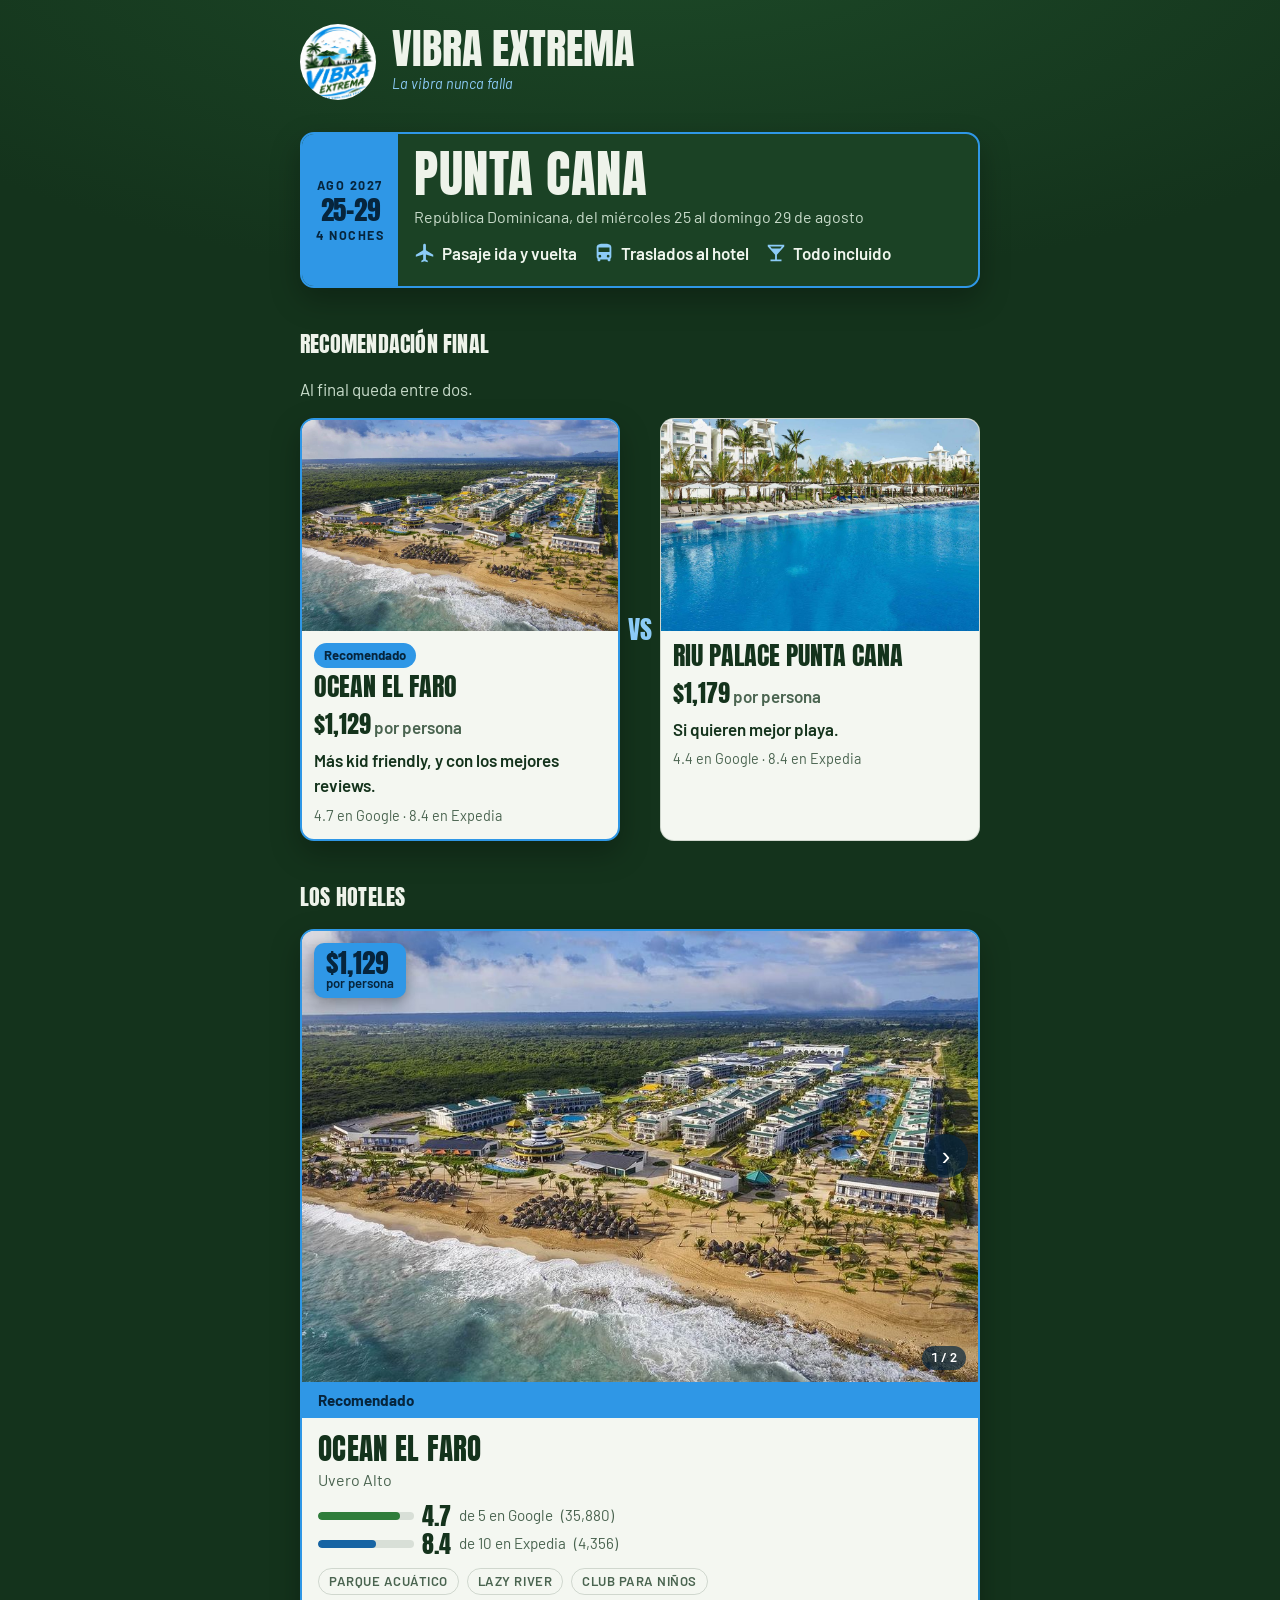
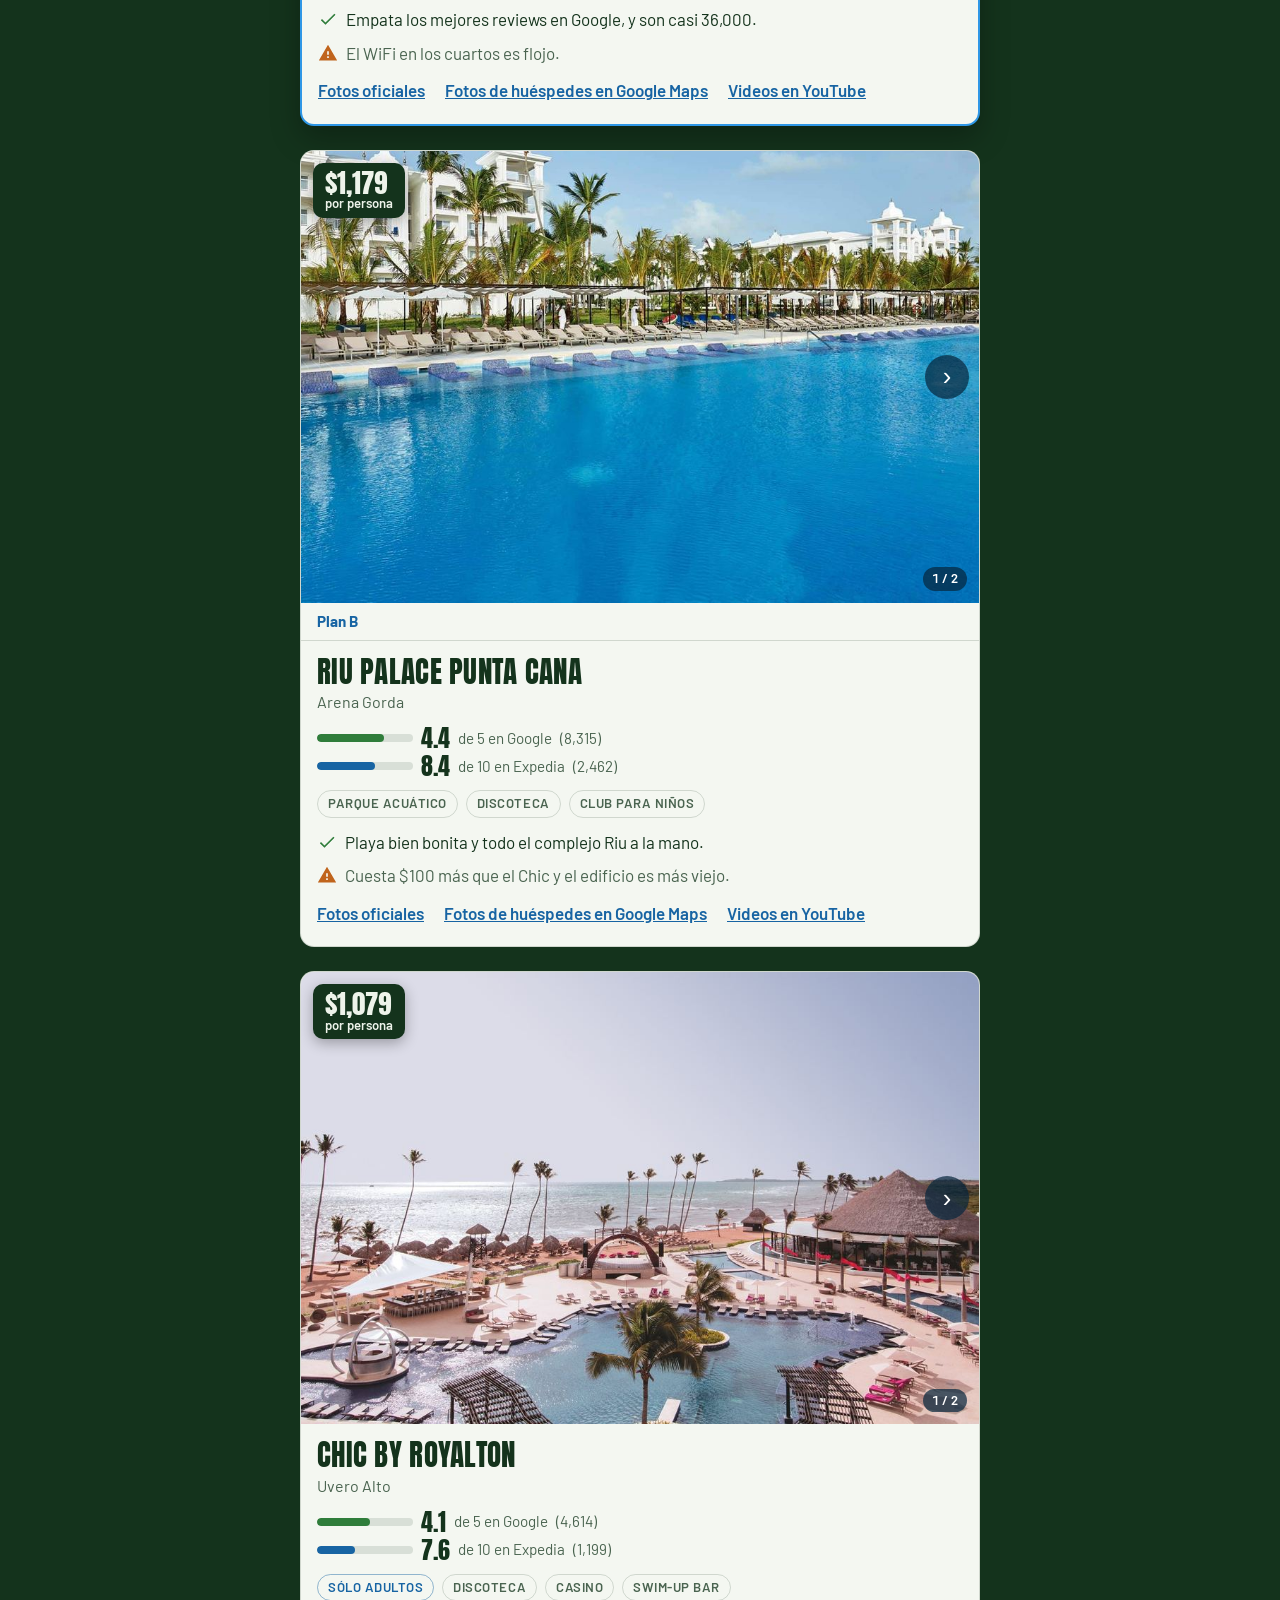
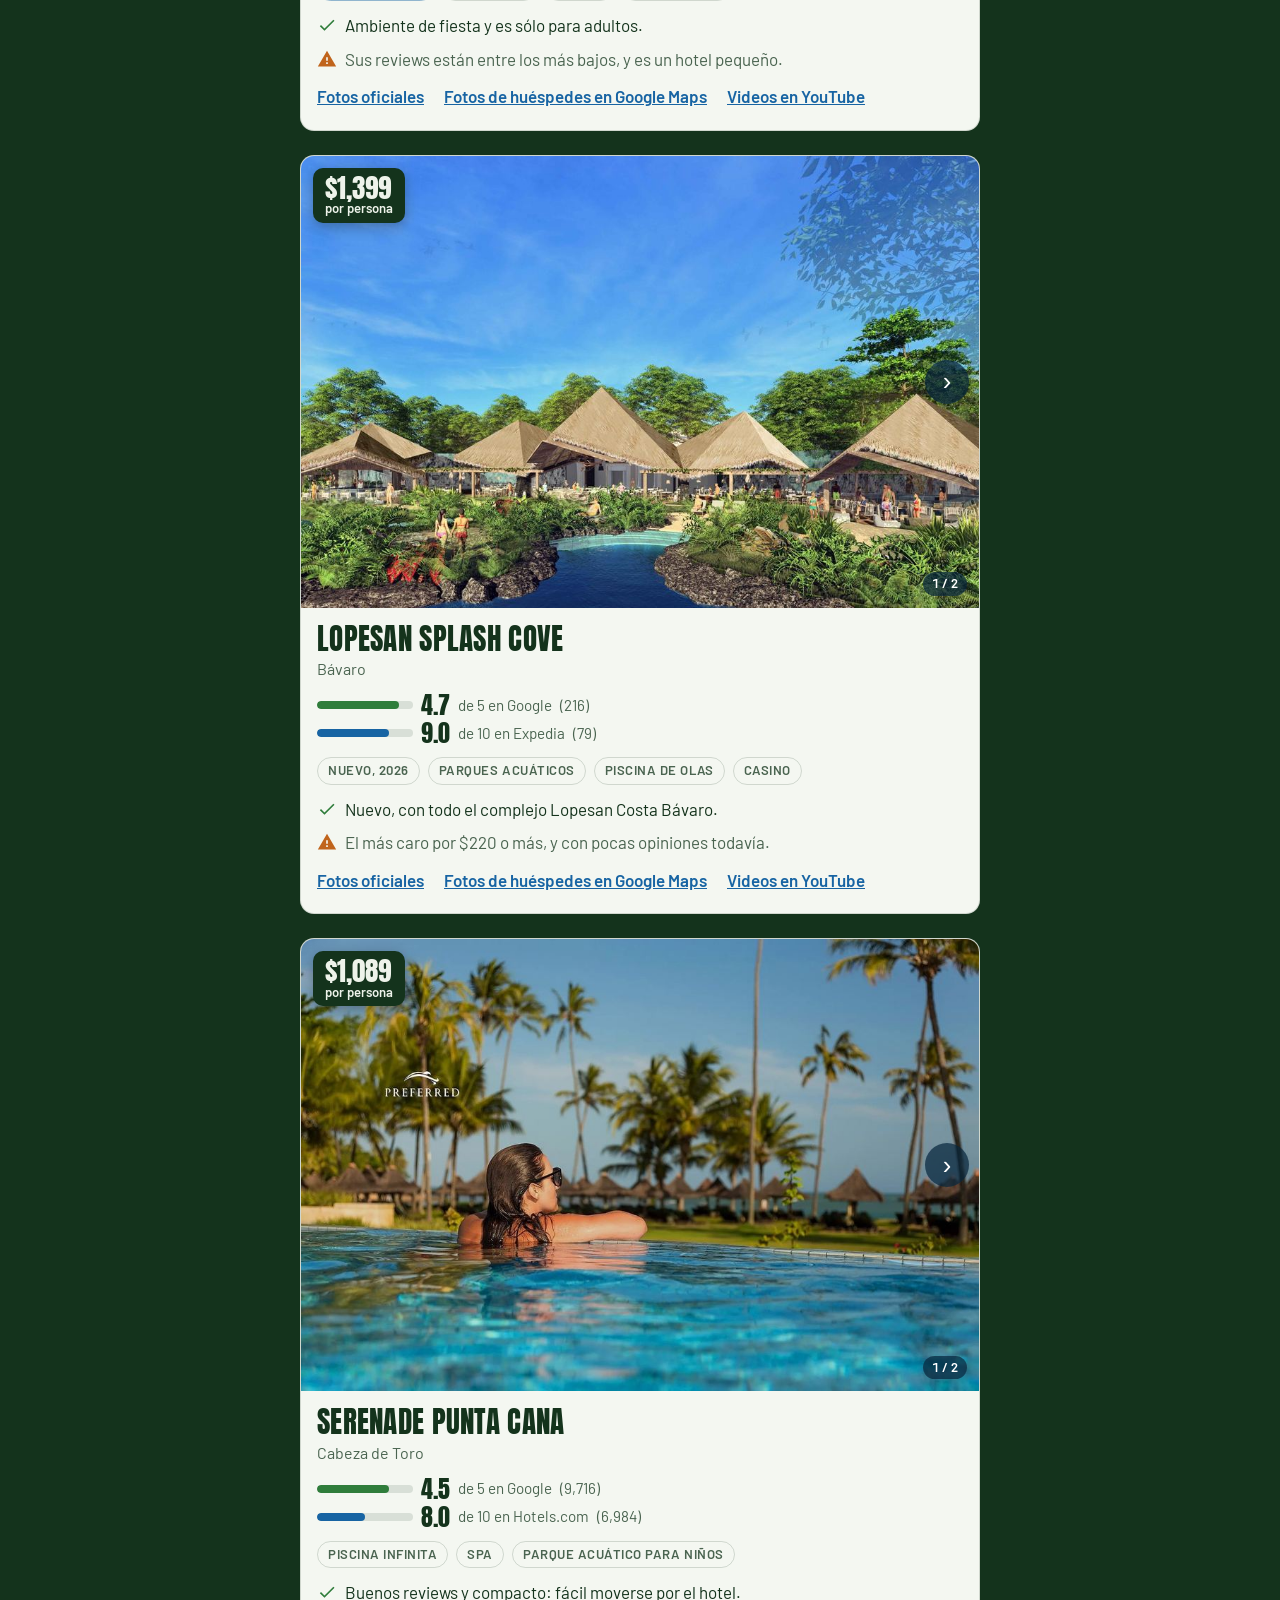
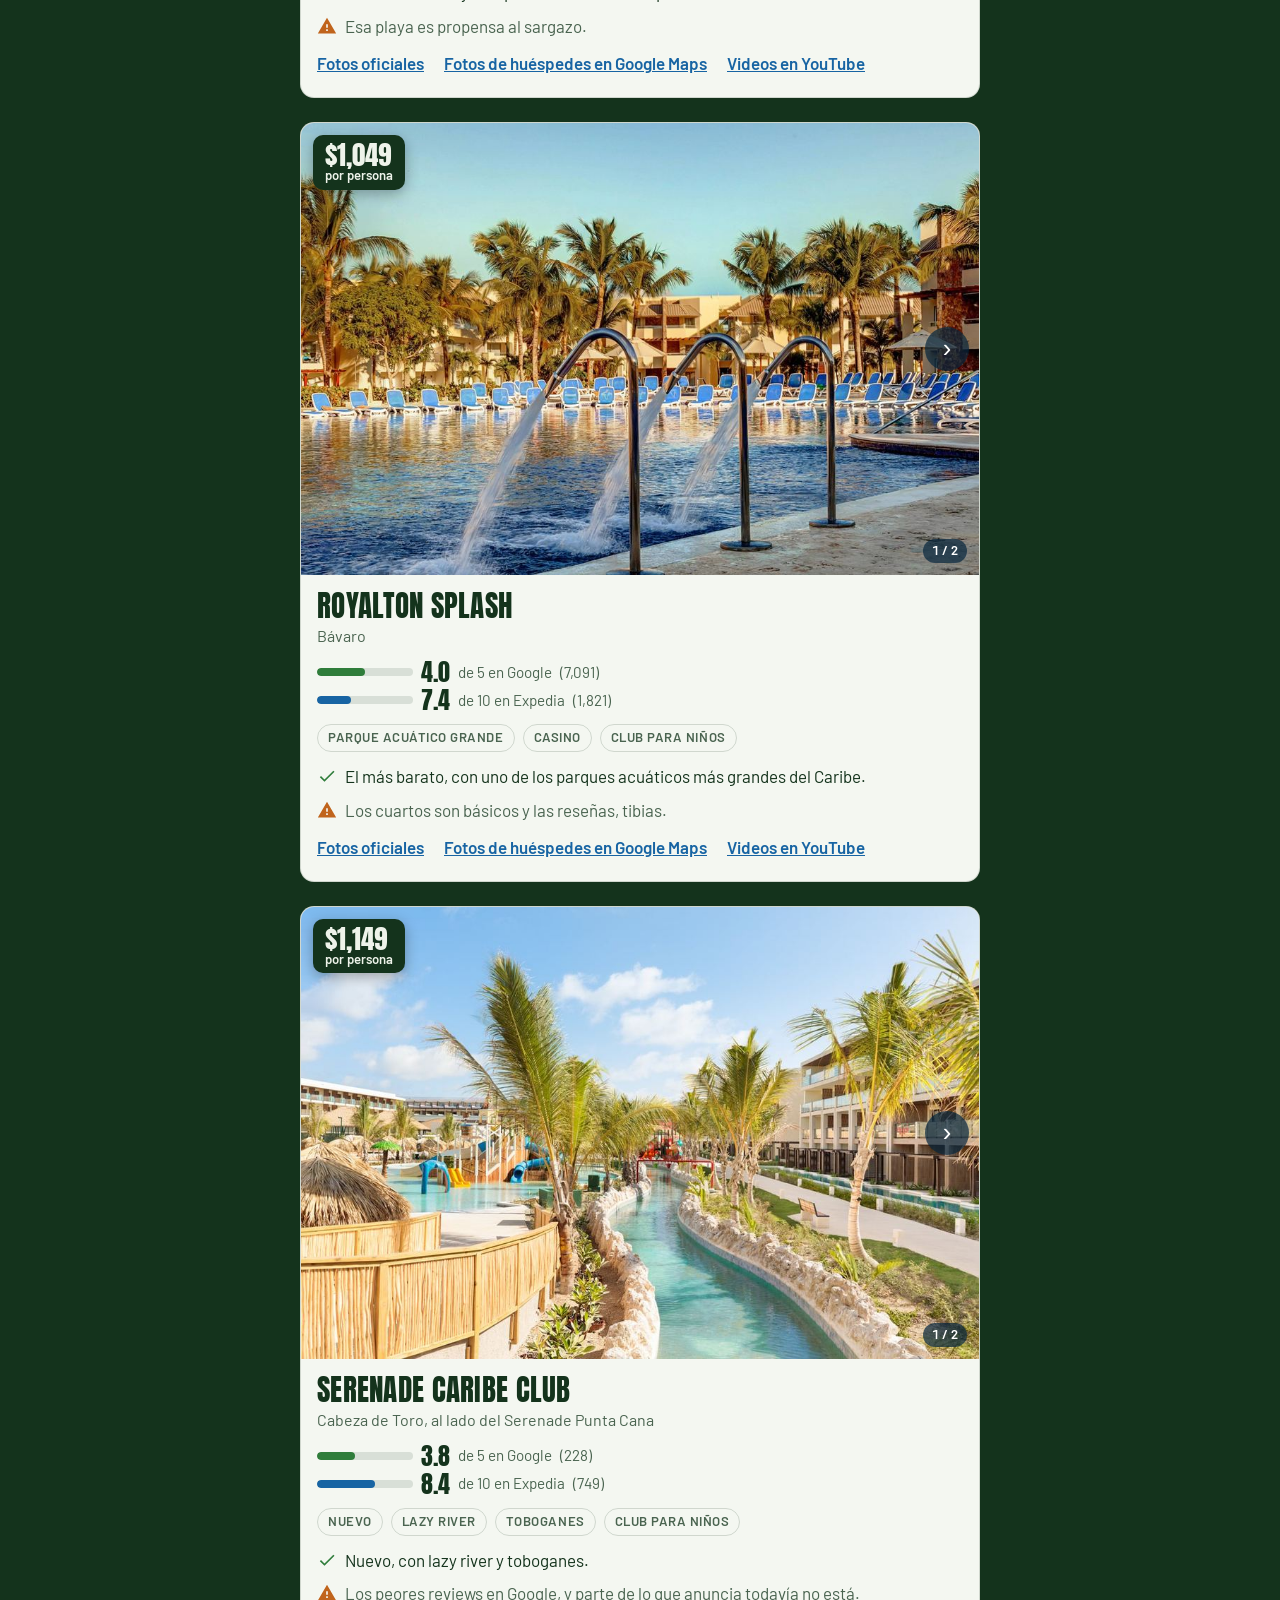
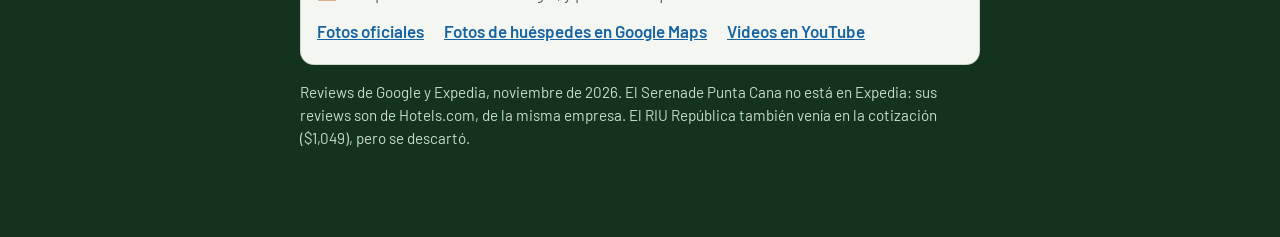
==== commit 5971eaa7: "Punta Cana: fuera «¿Quién va?»; los hoteles van en un solo orden, con sus sellos escritos en el HTML" ====
--- a/viaje-punta-cana-27-q8m3/index.html
+++ b/viaje-punta-cana-27-q8m3/index.html
@@ -106,47 +106,35 @@
     </div>
   </section>
 
-  <!-- ¿Quién va? Reordena los hoteles. Sin JavaScript se ven en el orden
-       en que vienen escritos (un orden viejo; el JavaScript los acomoda). -->
   <section class="viaje-sec" aria-labelledby="hoteles-titulo">
-    <h2 class="section-title" id="hoteles-titulo">¿Quién va?</h2>
-    <div class="quien" role="group" aria-label="Quién va al viaje">
-      <button type="button" class="quien-btn" data-quien="panas" aria-pressed="true">Panas</button>
-      <button type="button" class="quien-btn" data-quien="parejas" aria-pressed="false">Parejas</button>
-      <button type="button" class="quien-btn" data-quien="familia" aria-pressed="false">Con niños pequeños</button>
-    </div>
-    <p class="quien-por-que" id="por-que" aria-live="polite">Piscina de fiesta, shows todas las noches y los mejores reviews.</p>
+    <h2 class="section-title" id="hoteles-titulo">Los hoteles</h2>
 
     <div class="hoteles" id="hoteles">
-      <!-- data-panas / data-parejas / data-familia = el lugar en cada lista.
-           data-familia="no" = no acepta menores. -->
-      <article class="hotel" id="chic" data-panas="3" data-parejas="3" data-familia="no">
-        <div class="hotel-fotos" tabindex="0" aria-label="Fotos del Chic by Royalton, desliza para ver más">
-          <img src="fotos/chic2.jpg" alt="Piscina del Chic by Royalton frente al mar" width="960" height="640">
-          <img src="fotos/chic.jpg" alt="Terraza con tumbonas del Chic by Royalton" width="960" height="640" loading="lazy">
-        </div>
-        <p class="hotel-precio"><strong>$1,079</strong> por persona</p>
-        <p class="hotel-sello" hidden></p>
-        <div class="hotel-body">
-          <h3>Chic by Royalton</h3>
+      <article class="hotel es-reco" id="faro">
+        <div class="hotel-fotos" tabindex="0" aria-label="Fotos del Ocean El Faro, desliza para ver más">
+          <img src="fotos/faro.jpg" alt="Vista aérea del Ocean El Faro y su playa" width="960" height="640" loading="lazy">
+          <img src="fotos/faro2.jpg" alt="Parque acuático del Ocean El Faro" width="960" height="640" loading="lazy">
+        </div>
+        <p class="hotel-precio"><strong>$1,129</strong> por persona</p>
+        <p class="hotel-sello">Recomendado</p>
+        <div class="hotel-body">
+          <h3>Ocean El Faro</h3>
           <p class="meta">Uvero Alto</p>
-          <p class="nota-google" aria-label="4.1 de 5 en Google, 4,614 opiniones"><span class="barra" style="--n:4.1"></span><b>4.1</b> de 5 en Google <span>(4,614)</span></p>
-          <p class="nota-google nota-expedia" aria-label="7.6 de 10 en Expedia, 1,199 opiniones"><span class="barra" style="--e:7.6"></span><b>7.6</b> de 10 en Expedia <span>(1,199)</span></p>
-          <ul class="tags"><li class="t-adultos">Sólo adultos</li><li>Discoteca</li><li>Casino</li><li>Swim-up bar</li></ul>
-          <p class="pro"><svg aria-hidden="true"><use href="#i-mas"/></svg>Ambiente de fiesta y es sólo para adultos.</p>
-          <p class="contra"><svg aria-hidden="true"><use href="#i-ojo"/></svg>Sus reviews están entre los más bajos, y es un hotel pequeño.</p>
-          <p class="no-nenes">No acepta menores de edad.</p>
-          <p class="ver-fotos"><a href="https://www.marriott.com/en-us/hotels/pujrc-royalton-chic-punta-cana-an-autograph-collection-all-inclusive-resort-and-casino-adults-only/photos/" rel="noreferrer">Fotos oficiales</a><a href="https://www.google.com/maps/search/?api=1&amp;query=Royalton+CHIC+Punta+Cana" rel="noreferrer">Fotos de huéspedes en Google Maps</a><a href="https://www.youtube.com/results?search_query=Royalton+CHIC+Punta+Cana+tour" rel="noreferrer">Videos en YouTube</a></p>
-        </div>
-      </article>
-
-      <article class="hotel" id="riu" data-panas="2" data-parejas="2" data-familia="2">
+          <p class="nota-google" aria-label="4.7 de 5 en Google, 35,880 opiniones"><span class="barra" style="--n:4.7"></span><b>4.7</b> de 5 en Google <span>(35,880)</span></p>
+          <p class="nota-google nota-expedia" aria-label="8.4 de 10 en Expedia, 4,356 opiniones"><span class="barra" style="--e:8.4"></span><b>8.4</b> de 10 en Expedia <span>(4,356)</span></p>
+          <ul class="tags"><li>Parque acuático</li><li>Lazy river</li><li>Club para niños</li></ul>
+          <p class="pro"><svg aria-hidden="true"><use href="#i-mas"/></svg>Empata los mejores reviews en Google, y son casi 36,000.</p>
+          <p class="contra"><svg aria-hidden="true"><use href="#i-ojo"/></svg>El WiFi en los cuartos es flojo.</p>
+          <p class="ver-fotos"><a href="https://www.h10hotels.com/es/hoteles-punta-cana/ocean-el-faro/galeria" rel="noreferrer">Fotos oficiales</a><a href="https://www.google.com/maps/search/?api=1&amp;query=Ocean+El+Faro+Resort+Punta+Cana" rel="noreferrer">Fotos de huéspedes en Google Maps</a><a href="https://www.youtube.com/results?search_query=Ocean+El+Faro+Punta+Cana+tour" rel="noreferrer">Videos en YouTube</a></p>
+        </div>
+      </article>
+      <article class="hotel es-b" id="riu">
         <div class="hotel-fotos" tabindex="0" aria-label="Fotos del Riu Palace Punta Cana, desliza para ver más">
           <img src="fotos/riu.jpg" alt="Piscina del Riu Palace Punta Cana" width="960" height="640" loading="lazy">
           <img src="fotos/riu2.jpg" alt="Tumbonas dentro de la piscina del Riu Palace Punta Cana" width="960" height="640" loading="lazy">
         </div>
         <p class="hotel-precio"><strong>$1,179</strong> por persona</p>
-        <p class="hotel-sello" hidden></p>
+        <p class="hotel-sello">Plan B</p>
         <div class="hotel-body">
           <h3>Riu Palace Punta Cana</h3>
           <p class="meta">Arena Gorda</p>
@@ -158,14 +146,29 @@
           <p class="ver-fotos"><a href="https://www.riu.com/es/hotel/republica-dominicana/punta-cana/hotel-riu-palace-punta-cana/" rel="noreferrer">Fotos oficiales</a><a href="https://www.google.com/maps/search/?api=1&amp;query=Hotel+Riu+Palace+Punta+Cana" rel="noreferrer">Fotos de huéspedes en Google Maps</a><a href="https://www.youtube.com/results?search_query=Riu+Palace+Punta+Cana+tour" rel="noreferrer">Videos en YouTube</a></p>
         </div>
       </article>
-
-      <article class="hotel" id="lopesan" data-panas="4" data-parejas="5" data-familia="3">
+      <article class="hotel" id="chic">
+        <div class="hotel-fotos" tabindex="0" aria-label="Fotos del Chic by Royalton, desliza para ver más">
+          <img src="fotos/chic2.jpg" alt="Piscina del Chic by Royalton frente al mar" width="960" height="640">
+          <img src="fotos/chic.jpg" alt="Terraza con tumbonas del Chic by Royalton" width="960" height="640" loading="lazy">
+        </div>
+        <p class="hotel-precio"><strong>$1,079</strong> por persona</p>
+        <div class="hotel-body">
+          <h3>Chic by Royalton</h3>
+          <p class="meta">Uvero Alto</p>
+          <p class="nota-google" aria-label="4.1 de 5 en Google, 4,614 opiniones"><span class="barra" style="--n:4.1"></span><b>4.1</b> de 5 en Google <span>(4,614)</span></p>
+          <p class="nota-google nota-expedia" aria-label="7.6 de 10 en Expedia, 1,199 opiniones"><span class="barra" style="--e:7.6"></span><b>7.6</b> de 10 en Expedia <span>(1,199)</span></p>
+          <ul class="tags"><li class="t-adultos">Sólo adultos</li><li>Discoteca</li><li>Casino</li><li>Swim-up bar</li></ul>
+          <p class="pro"><svg aria-hidden="true"><use href="#i-mas"/></svg>Ambiente de fiesta y es sólo para adultos.</p>
+          <p class="contra"><svg aria-hidden="true"><use href="#i-ojo"/></svg>Sus reviews están entre los más bajos, y es un hotel pequeño.</p>
+          <p class="ver-fotos"><a href="https://www.marriott.com/en-us/hotels/pujrc-royalton-chic-punta-cana-an-autograph-collection-all-inclusive-resort-and-casino-adults-only/photos/" rel="noreferrer">Fotos oficiales</a><a href="https://www.google.com/maps/search/?api=1&amp;query=Royalton+CHIC+Punta+Cana" rel="noreferrer">Fotos de huéspedes en Google Maps</a><a href="https://www.youtube.com/results?search_query=Royalton+CHIC+Punta+Cana+tour" rel="noreferrer">Videos en YouTube</a></p>
+        </div>
+      </article>
+      <article class="hotel" id="lopesan">
         <div class="hotel-fotos" tabindex="0" aria-label="Fotos del Lopesan Splash Cove, desliza para ver más">
           <img src="fotos/lopesan.jpg" alt="Piscina y bohíos del Lopesan Splash Cove" width="960" height="640" loading="lazy">
           <img src="fotos/lopesan2.jpg" alt="Club de playa del Lopesan Splash Cove" width="960" height="640" loading="lazy">
         </div>
         <p class="hotel-precio"><strong>$1,399</strong> por persona</p>
-        <p class="hotel-sello" hidden></p>
         <div class="hotel-body">
           <h3>Lopesan Splash Cove</h3>
           <p class="meta">Bávaro</p>
@@ -177,33 +180,12 @@
           <p class="ver-fotos"><a href="https://www.lopesan.com/es/hoteles/republica-dominicana/punta-cana/playa-bavaro/splash-cove" rel="noreferrer">Fotos oficiales</a><a href="https://www.google.com/maps/search/?api=1&amp;query=Lopesan+Splash+Cove+Resort+Spa+%26+Casino" rel="noreferrer">Fotos de huéspedes en Google Maps</a><a href="https://www.youtube.com/results?search_query=Lopesan+Splash+Cove+Punta+Cana+tour" rel="noreferrer">Videos en YouTube</a></p>
         </div>
       </article>
-
-      <article class="hotel" id="faro" data-panas="1" data-parejas="1" data-familia="1">
-        <div class="hotel-fotos" tabindex="0" aria-label="Fotos del Ocean El Faro, desliza para ver más">
-          <img src="fotos/faro.jpg" alt="Vista aérea del Ocean El Faro y su playa" width="960" height="640" loading="lazy">
-          <img src="fotos/faro2.jpg" alt="Parque acuático del Ocean El Faro" width="960" height="640" loading="lazy">
-        </div>
-        <p class="hotel-precio"><strong>$1,129</strong> por persona</p>
-        <p class="hotel-sello" hidden></p>
-        <div class="hotel-body">
-          <h3>Ocean El Faro</h3>
-          <p class="meta">Uvero Alto</p>
-          <p class="nota-google" aria-label="4.7 de 5 en Google, 35,880 opiniones"><span class="barra" style="--n:4.7"></span><b>4.7</b> de 5 en Google <span>(35,880)</span></p>
-          <p class="nota-google nota-expedia" aria-label="8.4 de 10 en Expedia, 4,356 opiniones"><span class="barra" style="--e:8.4"></span><b>8.4</b> de 10 en Expedia <span>(4,356)</span></p>
-          <ul class="tags"><li>Parque acuático</li><li>Lazy river</li><li>Club para niños</li></ul>
-          <p class="pro"><svg aria-hidden="true"><use href="#i-mas"/></svg>Empata los mejores reviews en Google, y son casi 36,000.</p>
-          <p class="contra"><svg aria-hidden="true"><use href="#i-ojo"/></svg>El WiFi en los cuartos es flojo.</p>
-          <p class="ver-fotos"><a href="https://www.h10hotels.com/es/hoteles-punta-cana/ocean-el-faro/galeria" rel="noreferrer">Fotos oficiales</a><a href="https://www.google.com/maps/search/?api=1&amp;query=Ocean+El+Faro+Resort+Punta+Cana" rel="noreferrer">Fotos de huéspedes en Google Maps</a><a href="https://www.youtube.com/results?search_query=Ocean+El+Faro+Punta+Cana+tour" rel="noreferrer">Videos en YouTube</a></p>
-        </div>
-      </article>
-
-      <article class="hotel" id="serenade" data-panas="5" data-parejas="4" data-familia="4">
+      <article class="hotel" id="serenade">
         <div class="hotel-fotos" tabindex="0" aria-label="Fotos del Serenade Punta Cana, desliza para ver más">
           <img src="fotos/serenade2.jpg" alt="Piscina infinita del Serenade Punta Cana" width="960" height="640" loading="lazy">
           <img src="fotos/serenade.jpg" alt="Piscina frente al mar del Serenade Punta Cana" width="960" height="640" loading="lazy">
         </div>
         <p class="hotel-precio"><strong>$1,089</strong> por persona</p>
-        <p class="hotel-sello" hidden></p>
         <div class="hotel-body">
           <h3>Serenade Punta Cana</h3>
           <p class="meta">Cabeza de Toro</p>
@@ -215,14 +197,12 @@
           <p class="ver-fotos"><a href="https://www.serenadepuntacana.com/gallery.html" rel="noreferrer">Fotos oficiales</a><a href="https://www.google.com/maps/search/?api=1&amp;query=Serenade+Punta+Cana+Beach+%26+Spa+Resort" rel="noreferrer">Fotos de huéspedes en Google Maps</a><a href="https://www.youtube.com/results?search_query=Serenade+Punta+Cana+Beach+Spa+Resort+tour" rel="noreferrer">Videos en YouTube</a></p>
         </div>
       </article>
-
-      <article class="hotel" id="splash" data-panas="6" data-parejas="6" data-familia="5">
+      <article class="hotel" id="splash">
         <div class="hotel-fotos" tabindex="0" aria-label="Fotos del Royalton Splash, desliza para ver más">
           <img src="fotos/splash2.jpg" alt="Piscina del Royalton Splash" width="960" height="640" loading="lazy">
           <img src="fotos/splash.jpg" alt="Toboganes del parque acuático del Royalton Splash" width="960" height="640" loading="lazy">
         </div>
         <p class="hotel-precio"><strong>$1,049</strong> por persona</p>
-        <p class="hotel-sello" hidden></p>
         <div class="hotel-body">
           <h3>Royalton Splash</h3>
           <p class="meta">Bávaro</p>
@@ -234,14 +214,12 @@
           <p class="ver-fotos"><a href="https://www.marriott.com/en-us/hotels/pujrs-royalton-splash-punta-cana-an-autograph-collection-all-inclusive-resort-and-casino/photos/" rel="noreferrer">Fotos oficiales</a><a href="https://www.google.com/maps/search/?api=1&amp;query=Royalton+Splash+Punta+Cana" rel="noreferrer">Fotos de huéspedes en Google Maps</a><a href="https://www.youtube.com/results?search_query=Royalton+Splash+Punta+Cana+tour" rel="noreferrer">Videos en YouTube</a></p>
         </div>
       </article>
-
-      <article class="hotel" id="caribe" data-panas="7" data-parejas="7" data-familia="6">
+      <article class="hotel" id="caribe">
         <div class="hotel-fotos" tabindex="0" aria-label="Fotos del Serenade Caribe Club, desliza para ver más">
           <img src="fotos/caribe.jpg" alt="Lazy river del Serenade Caribe Club" width="960" height="640" loading="lazy">
           <img src="fotos/caribe2.jpg" alt="Habitación con salida a la piscina del Serenade Caribe Club" width="960" height="640" loading="lazy">
         </div>
         <p class="hotel-precio"><strong>$1,149</strong> por persona</p>
-        <p class="hotel-sello" hidden></p>
         <div class="hotel-body">
           <h3>Serenade Caribe Club</h3>
           <p class="meta">Cabeza de Toro, al lado del Serenade Punta Cana</p>
--- a/viaje-punta-cana-27-q8m3/viaje.css
+++ b/viaje-punta-cana-27-q8m3/viaje.css
@@ -35,37 +35,6 @@
 .incluye svg { width: 22px; height: 22px; color: var(--azul-claro); flex: none; }
 
 .viaje-sec { margin-bottom: calc(var(--paso) * 5); }
-
-/* --- ¿quién va? -------------------------------------------------------------- */
-
-.quien {
-  display: flex;
-  flex-wrap: wrap;
-  gap: var(--paso);
-}
-.quien-btn {
-  font-family: var(--texto);
-  font-size: 1rem;
-  font-weight: 600;
-  min-height: 44px;
-  padding: 8px 18px;
-  border-radius: 999px;
-  border: 1px solid var(--linea);
-  background: transparent;
-  color: var(--tinta);
-  cursor: pointer;
-}
-.quien-btn:hover { background: rgba(240, 246, 238, 0.08); }
-.quien-btn[aria-pressed="true"] {
-  background: var(--azul);
-  border-color: var(--azul);
-  color: #06253d;
-}
-.quien-btn:focus-visible { outline: 3px solid var(--azul-claro); outline-offset: 2px; }
-.quien-por-que {
-  margin: calc(var(--paso) * 1.5) 0 calc(var(--paso) * 2.5);
-  color: var(--tinta-2);
-}
 
 /* --- los hoteles ----------------------------------------------------------- */
 
@@ -245,9 +214,6 @@
   font-weight: 600;
 }
 
-.no-nenes { display: none; margin: var(--paso) 0 0; font-weight: 700; color: var(--barro); }
-.no-aplica { opacity: 0.55; }
-.no-aplica .no-nenes { display: block; }
 
 .nota {
   margin: calc(var(--paso) * 2) 0 0;
@@ -289,10 +255,8 @@
 .hotel .contra svg { color: #c0641c; }
 .hotel .contra { color: var(--c-tinta-2); }
 .hotel .ver-fotos a { color: var(--c-azul); }
-.hotel .no-nenes { color: #b4561a; }
 .hotel-precio { background: var(--verde-hondo); color: var(--hueso); }
 .es-b .hotel-sello { color: var(--c-azul); border-bottom-color: var(--c-linea); }
-.no-aplica { opacity: 0.6; }
 
 /* --- recomendación final: Chic contra El Faro ------------------------------
    Dos tarjetas claras, iguales de peso, con un «vs» en medio. Cada una lleva
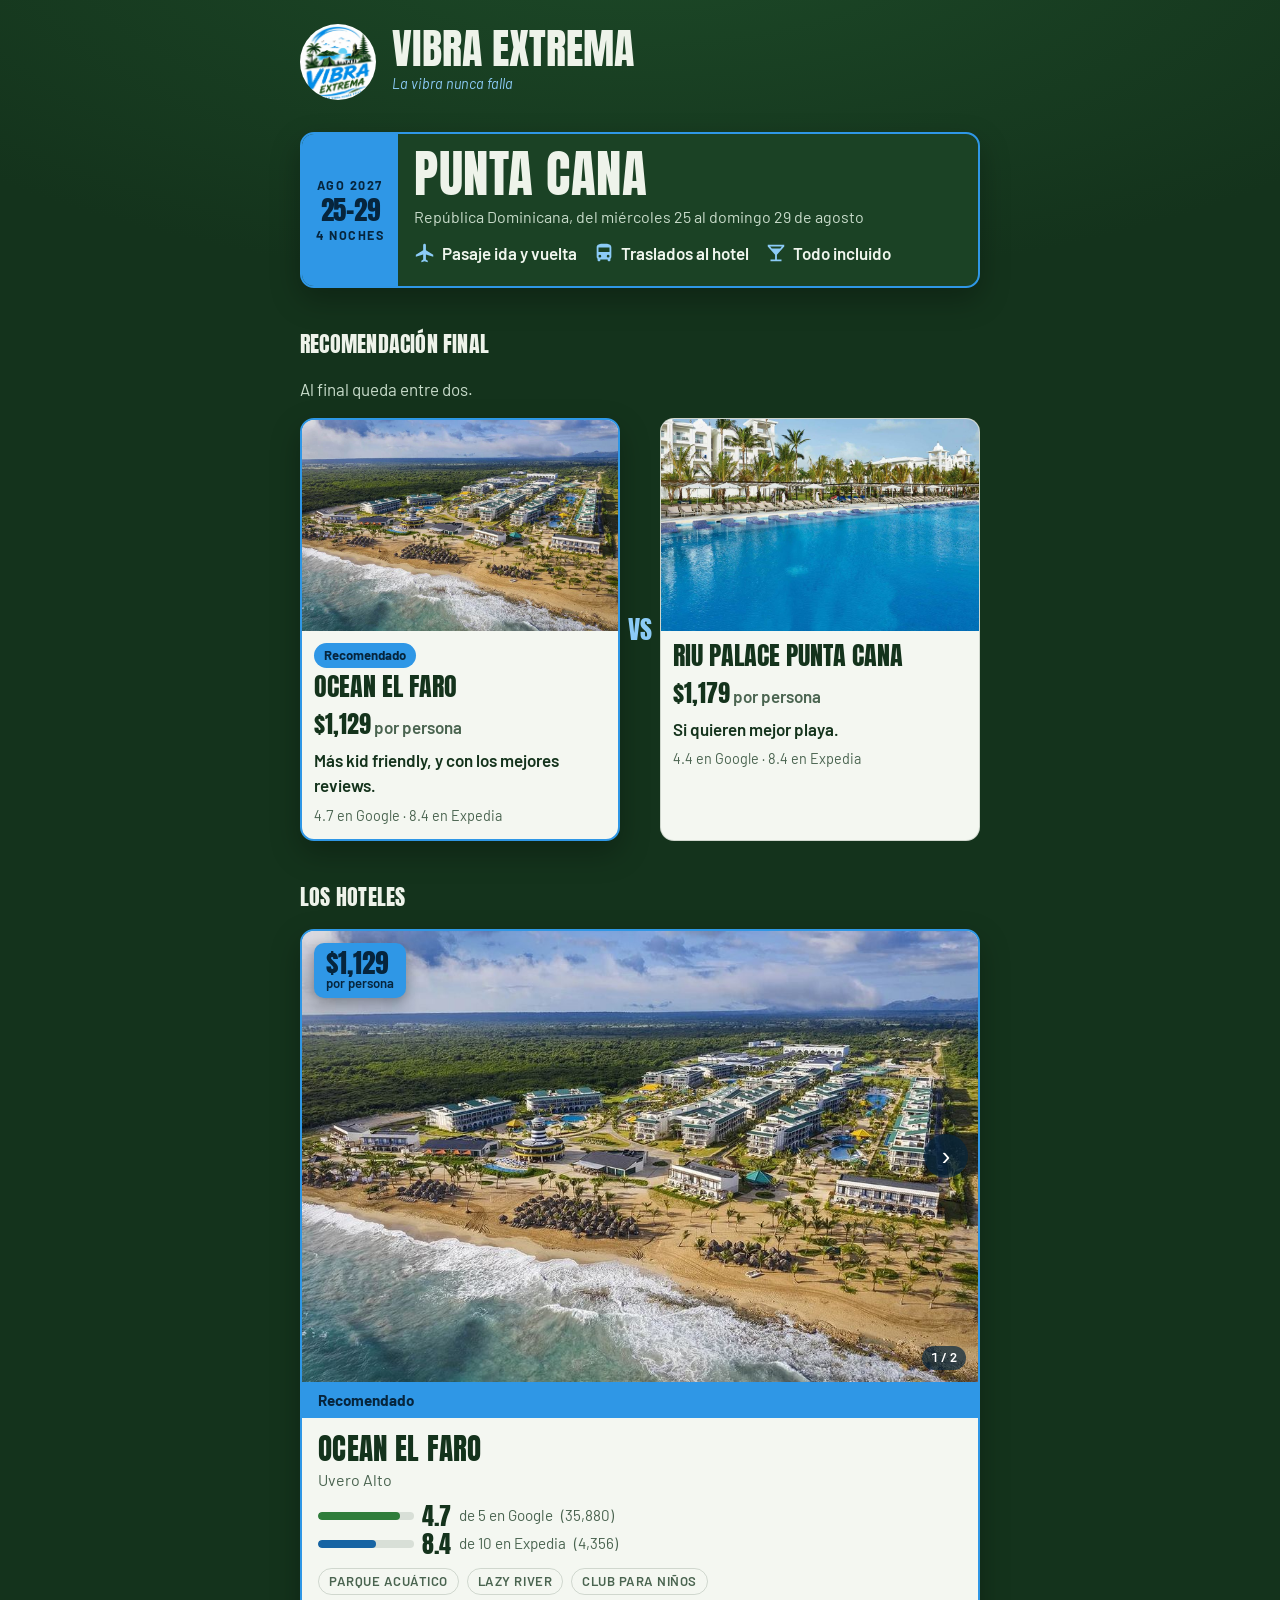
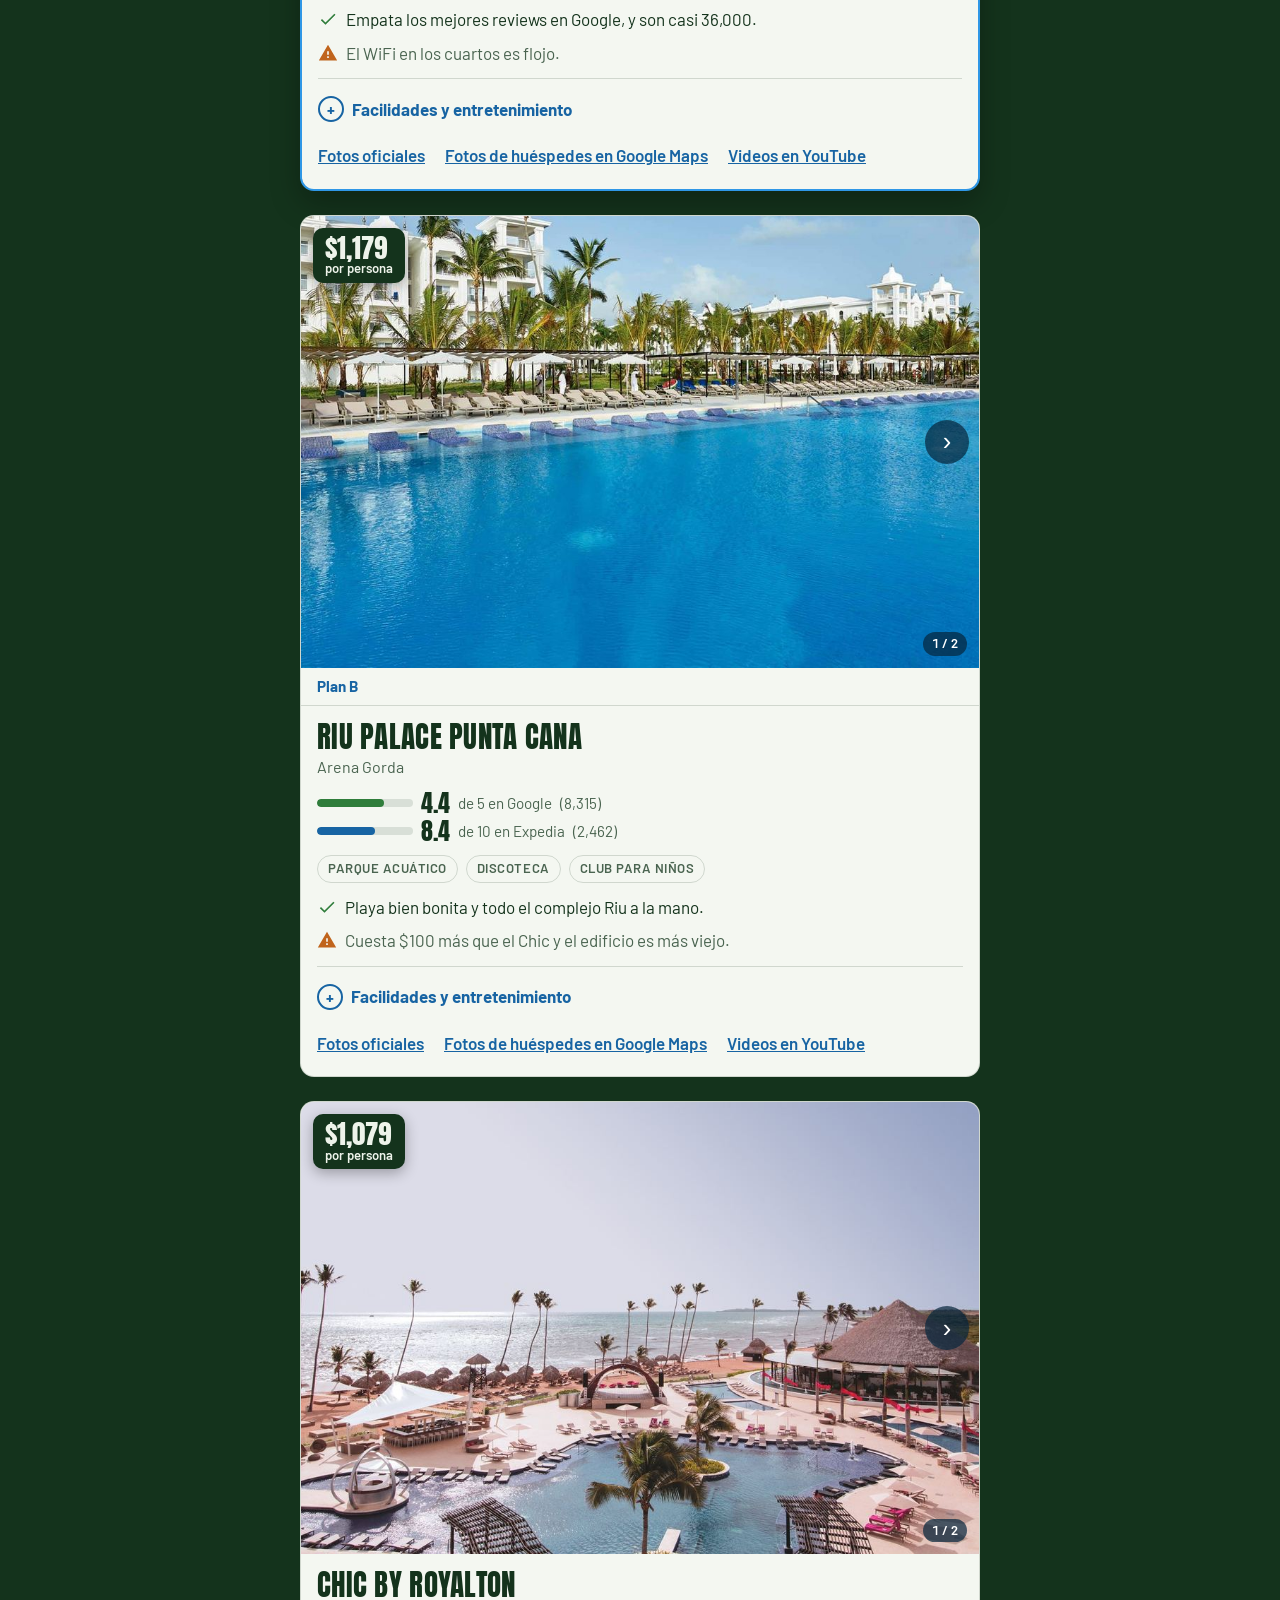
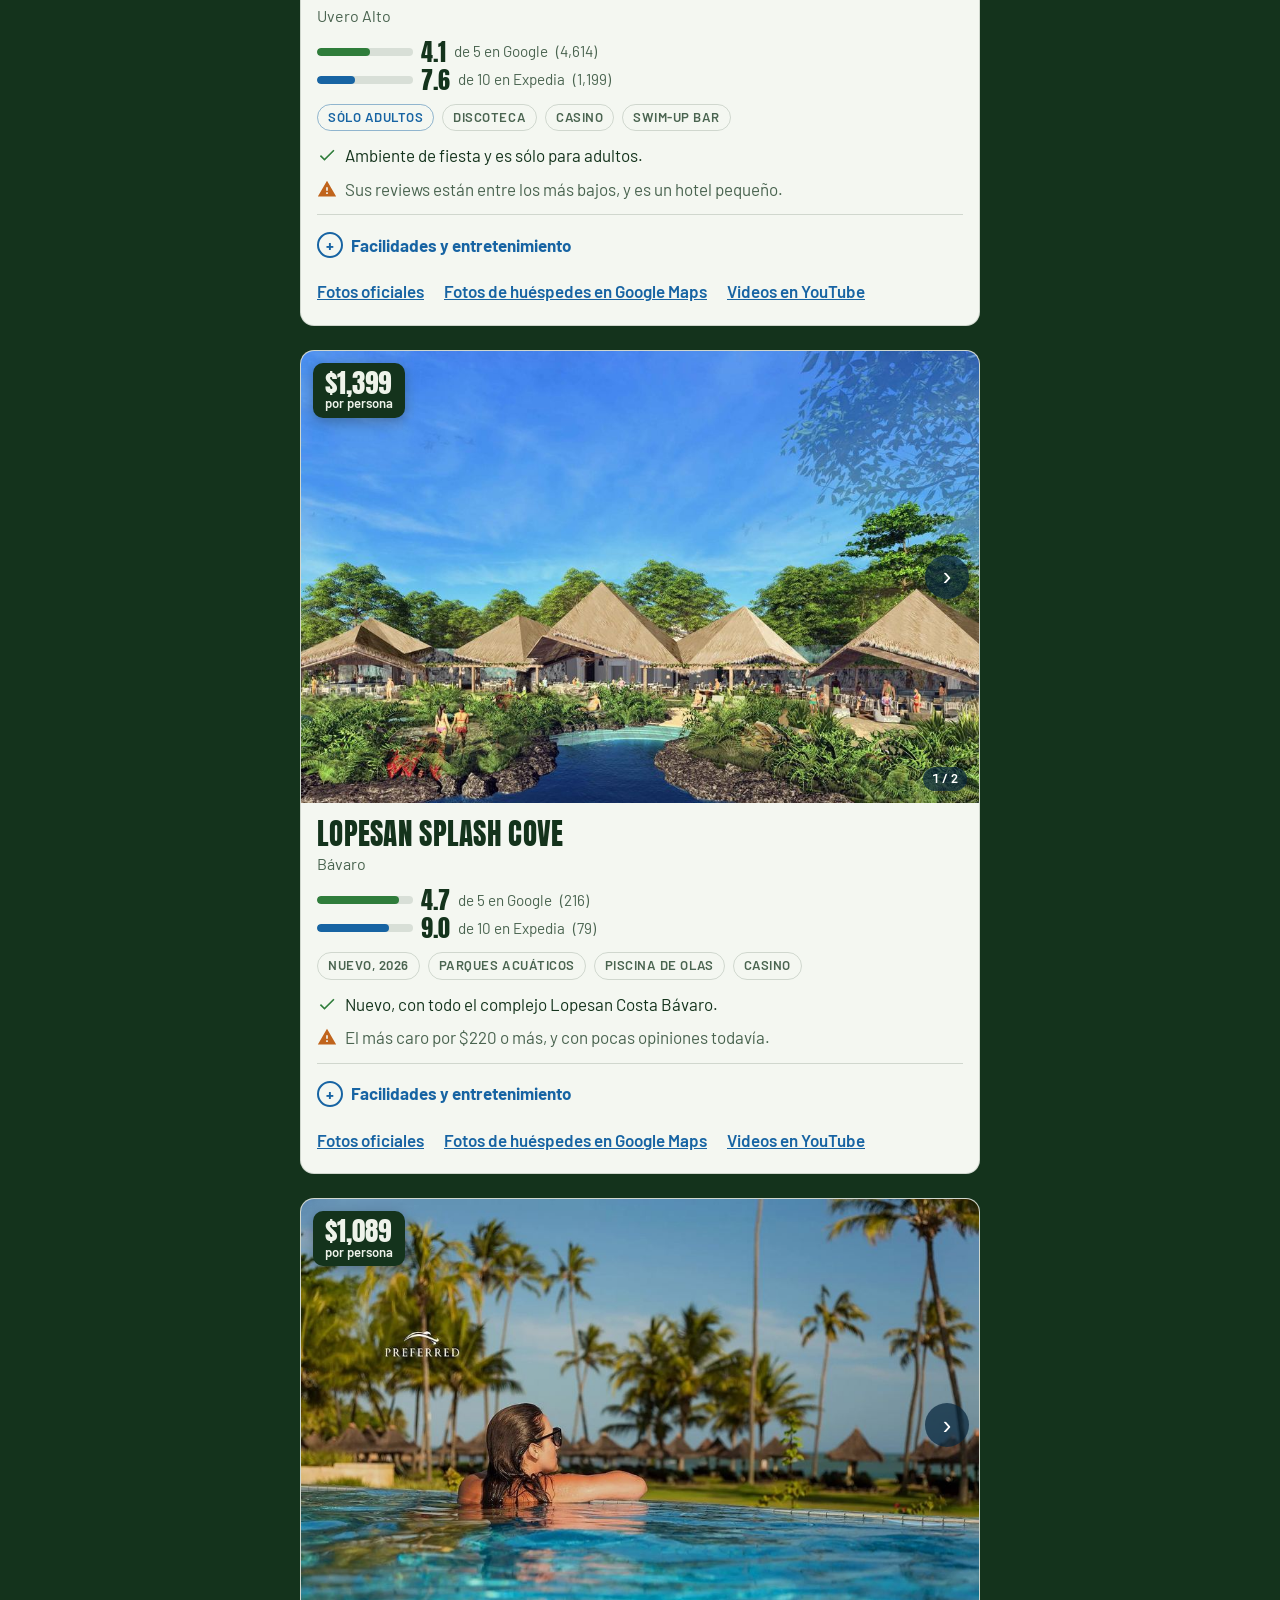
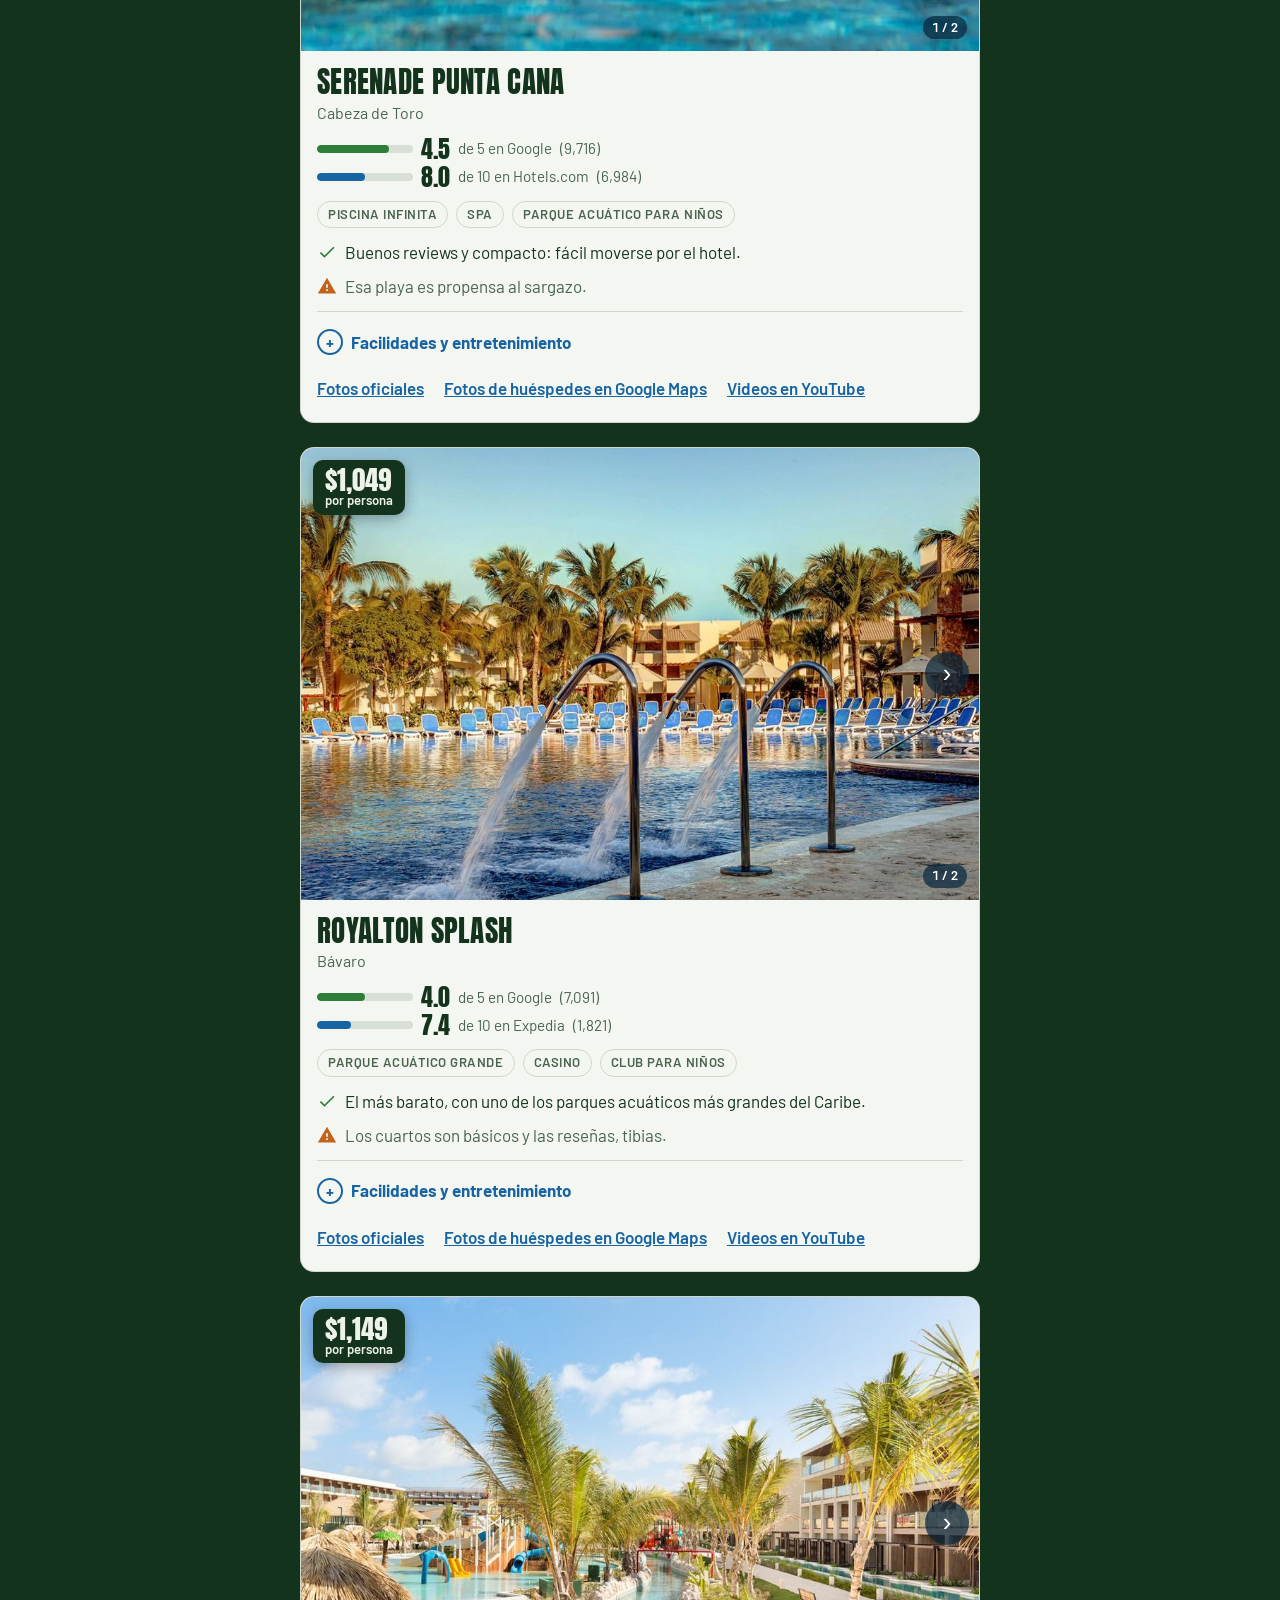
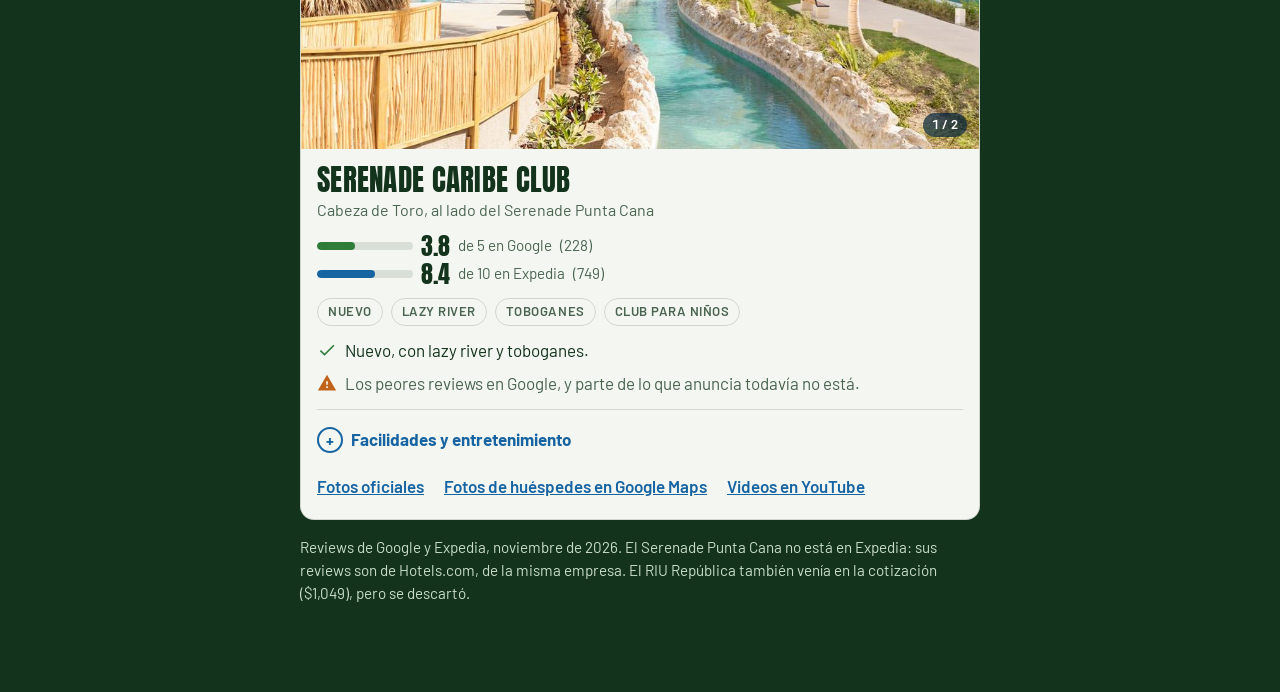
==== commit 2bc2d557: "Punta Cana: «Facilidades y entretenimiento» plegable en cada hotel Listas sacadas de las páginas ofi" ====
--- a/viaje-punta-cana-27-q8m3/index.html
+++ b/viaje-punta-cana-27-q8m3/index.html
@@ -32,8 +32,8 @@
   <link rel="preconnect" href="https://fonts.googleapis.com">
   <link rel="preconnect" href="https://fonts.gstatic.com" crossorigin>
   <link rel="stylesheet" href="https://fonts.googleapis.com/css2?family=Anton&family=Barlow:ital,wght@0,400;0,500;0,600;0,700;1,400&display=swap">
-  <link rel="stylesheet" href="../styles.css">
-  <link rel="stylesheet" href="viaje.css">
+  <link rel="stylesheet" href="../styles.css?v=81338c23">
+  <link rel="stylesheet" href="viaje.css?v=0ffbd9f1">
 </head>
 <body>
 
@@ -125,6 +125,19 @@
           <ul class="tags"><li>Parque acuático</li><li>Lazy river</li><li>Club para niños</li></ul>
           <p class="pro"><svg aria-hidden="true"><use href="#i-mas"/></svg>Empata los mejores reviews en Google, y son casi 36,000.</p>
           <p class="contra"><svg aria-hidden="true"><use href="#i-ojo"/></svg>El WiFi en los cuartos es flojo.</p>
+          <details class="facil">
+            <summary>Facilidades y entretenimiento</summary>
+            <div class="facil-cuerpo">
+              <div class="facil-grupo"><h4>Restaurantes</h4><ul><li>El Mercado (buffet internacional)</li><li>Pez Dama (caribeño; buffet de día, a la carta de noche) <span class="f-badge f-adultos">sólo adultos</span></li><li>Blue Moon (cocina de autor) <span class="f-badge f-adultos">sólo adultos</span></li><li>Dolce Vita (italiano)</li><li>Steak House (carnes)</li><li>Sakura (japonés, teppanyaki y sushi)</li><li>Margarita (mexicano)</li><li>Route 66 (BBQ americano)</li><li>Villa Marina (caribeño, buffet almuerzo playa)</li><li>Ocean Burger (hamburguesas y snacks)</li><li>Privilege Lounge (a la carta) <span class="f-badge f-extra">Privilege</span></li><li>Mike&#x27;s Coffee (café y repostería)</li><li>Heladería</li></ul></div>
+              <div class="facil-grupo"><h4>Bares</h4><ul><li>Lobby Bar</li><li>Piano Bar</li><li>Sports Bar</li><li>3 bares de piscina</li><li>Snack bar</li><li>Bar de playa</li></ul></div>
+              <div class="facil-grupo"><h4>Piscinas y agua</h4><ul><li>2 piscinas</li><li>Río lento (lazy river)</li><li>Parque acuático familiar, 4 toboganes</li><li>Juegos de chorros de agua</li><li>Suites swim-up con acceso directo</li><li>Playa (frente al mar)</li></ul></div>
+              <div class="facil-grupo"><h4>Noche y shows</h4><ul><li>Teatro con shows nocturnos</li><li>Música en vivo</li><li>Discoteca <span class="f-badge f-adultos">sólo adultos</span></li></ul></div>
+              <div class="facil-grupo"><h4>Deportes y actividades</h4><ul><li>Gimnasio</li><li>8 canchas de tenis</li><li>Vilas Tennis Academy</li><li>Bolera de 6 carriles</li><li>Minigolf de 7 hoyos</li><li>Cancha multiuso (baloncesto, fútbol)</li><li>Campo de softball</li><li>Fútbol y voleibol playa</li><li>Tenis de mesa, aeróbicos, bocce</li><li>Centro de buceo Dive It! <span class="f-badge f-extra">cuesta extra</span></li></ul></div>
+              <div class="facil-grupo"><h4>Spa y bienestar</h4><ul><li>Despacio Spa Centre <span class="f-badge f-extra">cuesta extra</span></li></ul></div>
+              <div class="facil-grupo"><h4>Niños</h4><ul><li>Daisy Club (mini club)</li><li>Parque infantil</li><li>Club de adolescentes</li><li>Área familiar con parque acuático</li></ul></div>
+              <div class="facil-grupo"><h4>Costo extra</h4><ul><li>Habitaciones El Beso, sólo adultos</li><li>Privilege, habitaciones y servicios</li><li>Despacio Spa Centre</li><li>Buceo Dive It!</li><li>Arcade</li></ul></div>
+            </div>
+          </details>
           <p class="ver-fotos"><a href="https://www.h10hotels.com/es/hoteles-punta-cana/ocean-el-faro/galeria" rel="noreferrer">Fotos oficiales</a><a href="https://www.google.com/maps/search/?api=1&amp;query=Ocean+El+Faro+Resort+Punta+Cana" rel="noreferrer">Fotos de huéspedes en Google Maps</a><a href="https://www.youtube.com/results?search_query=Ocean+El+Faro+Punta+Cana+tour" rel="noreferrer">Videos en YouTube</a></p>
         </div>
       </article>
@@ -143,6 +156,18 @@
           <ul class="tags"><li>Parque acuático</li><li>Discoteca</li><li>Club para niños</li></ul>
           <p class="pro"><svg aria-hidden="true"><use href="#i-mas"/></svg>Playa bien bonita y todo el complejo Riu a la mano.</p>
           <p class="contra"><svg aria-hidden="true"><use href="#i-ojo"/></svg>Cuesta $100 más que el Chic y el edificio es más viejo.</p>
+          <details class="facil">
+            <summary>Facilidades y entretenimiento</summary>
+            <div class="facil-cuerpo">
+              <div class="facil-grupo"><h4>Restaurantes</h4><ul><li>La Isabela (buffet internacional)</li><li>La Bodega (español)</li><li>Krystal (fusión)</li><li>Yokohama (japonés)</li><li>Luigi (italiano)</li><li>La Altagracia (steakhouse)</li><li>Pepe&#x27;s Food (parrilla informal)</li></ul></div>
+              <div class="facil-grupo"><h4>Bares</h4><ul><li>5 bares en total</li><li>Bar swim-up <span class="f-badge f-adultos">sólo adultos</span></li><li>Bar de piscina</li><li>Sports bar 24 horas</li><li>Bar lounge</li><li>Lobby bar</li></ul></div>
+              <div class="facil-grupo"><h4>Piscinas y agua</h4><ul><li>4 piscinas exteriores</li><li>Piscina relax</li><li>Piscina principal con swim-up</li><li>2 piscinas infantiles con toboganes</li><li>Splash Water World (incluido, compartido Riu)</li><li>Bar en Splash (bebidas, sin comida)</li></ul></div>
+              <div class="facil-grupo"><h4>Noche y shows</h4><ul><li>RIU Party (fiestas temáticas)</li><li>Discoteca</li><li>Shows en vivo</li><li>Músicos en vivo</li></ul></div>
+              <div class="facil-grupo"><h4>Deportes y actividades</h4><ul><li>Gimnasio 24 horas</li><li>Clases RIU Fit</li><li>Deportes acuáticos (windsurf, kayak)</li><li>Clase de buceo de prueba</li><li>Cancha de tenis</li><li>Golf cercano</li></ul></div>
+              <div class="facil-grupo"><h4>Spa y bienestar</h4><ul><li>Renova Spa</li><li>Baño de vapor</li></ul></div>
+              <div class="facil-grupo"><h4>Niños</h4><ul><li>RIU Land (club infantil)</li><li>RIU4U (club de adolescentes)</li><li>Piscina infantil con toboganes</li><li>Splash Water World</li></ul></div>
+            </div>
+          </details>
           <p class="ver-fotos"><a href="https://www.riu.com/es/hotel/republica-dominicana/punta-cana/hotel-riu-palace-punta-cana/" rel="noreferrer">Fotos oficiales</a><a href="https://www.google.com/maps/search/?api=1&amp;query=Hotel+Riu+Palace+Punta+Cana" rel="noreferrer">Fotos de huéspedes en Google Maps</a><a href="https://www.youtube.com/results?search_query=Riu+Palace+Punta+Cana+tour" rel="noreferrer">Videos en YouTube</a></p>
         </div>
       </article>
@@ -160,6 +185,19 @@
           <ul class="tags"><li class="t-adultos">Sólo adultos</li><li>Discoteca</li><li>Casino</li><li>Swim-up bar</li></ul>
           <p class="pro"><svg aria-hidden="true"><use href="#i-mas"/></svg>Ambiente de fiesta y es sólo para adultos.</p>
           <p class="contra"><svg aria-hidden="true"><use href="#i-ojo"/></svg>Sus reviews están entre los más bajos, y es un hotel pequeño.</p>
+          <details class="facil">
+            <summary>Facilidades y entretenimiento</summary>
+            <div class="facil-cuerpo">
+              <div class="facil-grupo"><h4>Restaurantes</h4><ul><li>Elements (buffet internacional)</li><li>Hunter Steakhouse (carnes)</li><li>Vespa (trattoria italiana)</li><li>Excite (sports bar, pub)</li><li>Pescari (sushi y ceviche)</li><li>Tandori (comida india)</li><li>Cloud 9 (gastronomía de autor) <span class="f-badge f-extra">cuesta extra</span></li><li>Insomnia (pastelería y café)</li><li>Munchies (snacks)</li></ul></div>
+              <div class="facil-grupo"><h4>Bares</h4><ul><li>Taboo Lounge (lobby al aire libre)</li><li>Sublime (swim-up bar)</li><li>Diamond Club Lounge (sólo Diamond Club)</li><li>Diamond Club Beach Bar (sólo Diamond Club)</li></ul></div>
+              <div class="facil-grupo"><h4>Piscinas y agua</h4><ul><li>4 piscinas</li><li>Mermaid Pool con loungers</li><li>Piscina privada Diamond Club</li><li>Playa Uvero Alto</li></ul></div>
+              <div class="facil-grupo"><h4>Noche y shows</h4><ul><li>Fiestas temáticas con DJ</li><li>Shows y pop-up shows</li><li>Discoteca</li><li>Casino Genesis</li></ul></div>
+              <div class="facil-grupo"><h4>Deportes y actividades</h4><ul><li>Gimnasio Royalton Fit con clases</li><li>Yoga al amanecer</li><li>Deportes acuáticos complementarios</li></ul></div>
+              <div class="facil-grupo"><h4>Spa y bienestar</h4><ul><li>The Royal Spa <span class="f-badge f-adultos">sólo adultos</span></li><li>Hidroterapia y rituales corporales</li><li>Masajes en pareja <span class="f-badge f-extra">cuesta extra</span></li></ul></div>
+              <div class="facil-grupo"><h4>Niños</h4><ul><li>No acepta menores de 18</li></ul></div>
+              <div class="facil-grupo"><h4>Costo extra</h4><ul><li>Tratamientos de spa</li><li>Cloud 9 gastronomía</li><li>Mayordomo</li><li>Upgrade Diamond Club</li><li>Cabañas privadas en la playa</li></ul></div>
+            </div>
+          </details>
           <p class="ver-fotos"><a href="https://www.marriott.com/en-us/hotels/pujrc-royalton-chic-punta-cana-an-autograph-collection-all-inclusive-resort-and-casino-adults-only/photos/" rel="noreferrer">Fotos oficiales</a><a href="https://www.google.com/maps/search/?api=1&amp;query=Royalton+CHIC+Punta+Cana" rel="noreferrer">Fotos de huéspedes en Google Maps</a><a href="https://www.youtube.com/results?search_query=Royalton+CHIC+Punta+Cana+tour" rel="noreferrer">Videos en YouTube</a></p>
         </div>
       </article>
@@ -177,6 +215,19 @@
           <ul class="tags"><li>Nuevo, 2026</li><li>Parques acuáticos</li><li>Piscina de olas</li><li>Casino</li></ul>
           <p class="pro"><svg aria-hidden="true"><use href="#i-mas"/></svg>Nuevo, con todo el complejo Lopesan Costa Bávaro.</p>
           <p class="contra"><svg aria-hidden="true"><use href="#i-ojo"/></svg>El más caro por $220 o más, y con pocas opiniones todavía.</p>
+          <details class="facil">
+            <summary>Facilidades y entretenimiento</summary>
+            <div class="facil-cuerpo">
+              <div class="facil-grupo"><h4>Restaurantes</h4><ul><li>Pavilion (buffet internacional)</li><li>Brasa Nova (rodizio brasileño; sólo adultos 18+)</li><li>Lima (nikkei)</li><li>Indra (india)</li><li>Kahlo (mexicana/Tex-Mex)</li><li>Sotto Terra (italiana; compartido)</li><li>Thai (tailandesa)</li><li>La Bohème (francesa gourmet)</li><li>Yolo (casual)</li></ul></div>
+              <div class="facil-grupo"><h4>Bares</h4><ul><li>10 bares</li><li>Aura Bar (lobby)</li><li>Arena Pool Bar</li><li>Lagoon Pool Bar</li><li>Ola Bar (piscina de olas)</li><li>Vela Beach Bar</li><li>Sports Bar</li><li>English Pub</li><li>Bávaro Coffee</li><li>Iceberg Heladería</li><li>Baco Wine Cellar</li><li>Teatro Bar <span class="f-badge f-comp">compartido</span></li></ul></div>
+              <div class="facil-grupo"><h4>Piscinas y agua</h4><ul><li>8 piscinas de agua dulce</li><li>Lagoon Pool 5,250 m²</li><li>3 Cenotes con cascadas</li><li>Piscina de olas</li><li>Vela Beach Club Pool</li><li>Aquatica Waterpark con toboganes</li><li>Vela Beach Club playa</li></ul></div>
+              <div class="facil-grupo"><h4>Noche y shows</h4><ul><li>Shows diarios</li><li>Escenario principal + Teatro Bar <span class="f-badge f-comp">compartido</span></li><li>Casino</li><li>Minidisco infantil</li></ul></div>
+              <div class="facil-grupo"><h4>Deportes y actividades</h4><ul><li>Gimnasio</li><li>Pickleball</li><li>Programa deportivo</li><li>Programa de bienestar</li><li>Juegos y torneos diarios</li><li>Manualidades</li><li>The Boulevard, zona comercial <span class="f-badge f-comp">compartido</span></li></ul></div>
+              <div class="facil-grupo"><h4>Spa y bienestar</h4><ul><li>Om Spa Costa Bávaro <span class="f-badge f-comp">compartido</span></li><li>Centro de bienestar <span class="f-badge f-extra">cuesta extra</span></li><li>Peluquería <span class="f-badge f-extra">cuesta extra</span></li></ul></div>
+              <div class="facil-grupo"><h4>Niños</h4><ul><li>Miniclub</li><li>Teen club</li><li>Shows infantiles</li><li>Piscina de olas infantil</li><li>Aquatica Waterpark</li></ul></div>
+              <div class="facil-grupo"><h4>Costo extra</h4><ul><li>Bolera</li><li>Surf y windsurf</li><li>Vela</li><li>Buceo</li><li>Golf</li><li>Patinaje acuático</li><li>Excursiones</li><li>Alquiler de bicicletas</li><li>Niñera</li><li>Spa/bienestar</li></ul></div>
+            </div>
+          </details>
           <p class="ver-fotos"><a href="https://www.lopesan.com/es/hoteles/republica-dominicana/punta-cana/playa-bavaro/splash-cove" rel="noreferrer">Fotos oficiales</a><a href="https://www.google.com/maps/search/?api=1&amp;query=Lopesan+Splash+Cove+Resort+Spa+%26+Casino" rel="noreferrer">Fotos de huéspedes en Google Maps</a><a href="https://www.youtube.com/results?search_query=Lopesan+Splash+Cove+Punta+Cana+tour" rel="noreferrer">Videos en YouTube</a></p>
         </div>
       </article>
@@ -194,6 +245,19 @@
           <ul class="tags"><li>Piscina infinita</li><li>Spa</li><li>Parque acuático para niños</li></ul>
           <p class="pro"><svg aria-hidden="true"><use href="#i-mas"/></svg>Buenos reviews y compacto: fácil moverse por el hotel.</p>
           <p class="contra"><svg aria-hidden="true"><use href="#i-ojo"/></svg>Esa playa es propensa al sargazo.</p>
+          <details class="facil">
+            <summary>Facilidades y entretenimiento</summary>
+            <div class="facil-cuerpo">
+              <div class="facil-grupo"><h4>Restaurantes</h4><ul><li>Central Plaza (buffet internacional)</li><li>The Cut (steakhouse)</li><li>Kyoka (asiática/japonesa; teppanyaki)</li><li>O&#x27;Livo (italiana)</li><li>Bellum (mediterránea)</li><li>Itzen (mexicana; sólo almuerzo)</li><li>Gourmet (internacional; sólo Preferred Club)</li></ul></div>
+              <div class="facil-grupo"><h4>Bares</h4><ul><li>Bares de lobby</li><li>The Win (sports bar)</li><li>Sunset Cocktail (rooftop)</li><li>Allegra (beach bar)</li><li>Bar en piscina</li><li>Bar del teatro</li><li>4 snack bars</li><li>VIP lounge (Preferred)</li></ul></div>
+              <div class="facil-grupo"><h4>Piscinas y agua</h4><ul><li>Piscina principal 1,000 m²</li><li>Piscina infinita</li><li>Piscina infantil con toboganes</li><li>Piscina Preferred con jacuzzi</li><li>Playa Cabeza de Toro</li><li>Playa VIP Preferred</li></ul></div>
+              <div class="facil-grupo"><h4>Noche y shows</h4><ul><li>Shows nocturnos</li><li>Teatro</li><li>Discoteca</li></ul></div>
+              <div class="facil-grupo"><h4>Deportes y actividades</h4><ul><li>Gimnasio</li><li>Kayak</li><li>Paddle board</li><li>Snorkel</li><li>Catamarán</li><li>Windsurf</li></ul></div>
+              <div class="facil-grupo"><h4>Spa y bienestar</h4><ul><li>Serene Spa 800 m²</li><li>Circuito hidroterapia</li><li>Saunas y jacuzzis</li><li>Masajes</li><li>Salón de belleza BABOR</li></ul></div>
+              <div class="facil-grupo"><h4>Niños</h4><ul><li>Kids &amp; Teens Club</li><li>Área splash infantil</li><li>Toboganes infantiles (≥1.10 m)</li></ul></div>
+              <div class="facil-grupo"><h4>Costo extra</h4><ul><li>Algunos deportes acuáticos</li><li>Buceo y parasailing</li><li>Pesca y party boat</li><li>Niñera</li></ul></div>
+            </div>
+          </details>
           <p class="ver-fotos"><a href="https://www.serenadepuntacana.com/gallery.html" rel="noreferrer">Fotos oficiales</a><a href="https://www.google.com/maps/search/?api=1&amp;query=Serenade+Punta+Cana+Beach+%26+Spa+Resort" rel="noreferrer">Fotos de huéspedes en Google Maps</a><a href="https://www.youtube.com/results?search_query=Serenade+Punta+Cana+Beach+Spa+Resort+tour" rel="noreferrer">Videos en YouTube</a></p>
         </div>
       </article>
@@ -211,6 +275,19 @@
           <ul class="tags"><li>Parque acuático grande</li><li>Casino</li><li>Club para niños</li></ul>
           <p class="pro"><svg aria-hidden="true"><use href="#i-mas"/></svg>El más barato, con uno de los parques acuáticos más grandes del Caribe.</p>
           <p class="contra"><svg aria-hidden="true"><use href="#i-ojo"/></svg>Los cuartos son básicos y las reseñas, tibias.</p>
+          <details class="facil">
+            <summary>Facilidades y entretenimiento</summary>
+            <div class="facil-cuerpo">
+              <div class="facil-grupo"><h4>Restaurantes</h4><ul><li>Selections (buffet internacional)</li><li>Bella Cucina (italiano)</li><li>Mexicana Cantina (mexicano)</li><li>Under the Sea (internacional)</li><li>Bites (comida rápida, almuerzo)</li><li>Grazie Italian Trattoria (italiano)</li><li>Zen (asiático, sólo Diamond Club)</li><li>Hunter Steakhouse (carnes, sólo Diamond Club)</li><li>C/X Culinary Experience (7 tiempos, adultos) <span class="f-badge f-extra">cuesta extra</span></li></ul></div>
+              <div class="facil-grupo"><h4>Bares</h4><ul><li>Lobby Bar</li><li>Bellini Bar (vinos)</li><li>Bubbles Pool Bar</li><li>XS Disco Bar (discoteca)</li><li>Diamond Club Beach Bar</li></ul></div>
+              <div class="facil-grupo"><h4>Piscinas y agua</h4><ul><li>Parque acuático</li><li>Toboganes y wave pool</li><li>Splash zones para niños</li><li>Varias piscinas con áreas llanas</li><li>Piscina infinita</li><li>Playa Bávaro</li><li>Playa y piscina privadas Diamond Club</li></ul></div>
+              <div class="facil-grupo"><h4>Noche y shows</h4><ul><li>Shows familiares nocturnos</li><li>Música en vivo</li><li>Eventos temáticos</li><li>XS Disco Bar</li><li>Casino Genesis (en el Royalton Punta Cana de al lado)</li></ul></div>
+              <div class="facil-grupo"><h4>Deportes y actividades</h4><ul><li>Gimnasio y clases Royalton Fit</li><li>Tenis</li><li>Baloncesto</li><li>Voleibol de playa</li><li>Kayak y paddleboard</li><li>Yoga y aeróbicos</li><li>Tenis de mesa</li><li>Escape Room Temple of Secrets <span class="f-badge f-extra">cuesta extra</span></li></ul></div>
+              <div class="facil-grupo"><h4>Spa y bienestar</h4><ul><li>Royal Spa (en el Royalton Punta Cana de al lado)</li><li>Masajes e hidroterapia <span class="f-badge f-extra">cuesta extra</span></li><li>Faciales y belleza <span class="f-badge f-extra">cuesta extra</span></li></ul></div>
+              <div class="facil-grupo"><h4>Niños</h4><ul><li>Clubhouse Kids Club (4-12 años)</li><li>Hangout Teens Club (13-17 años)</li><li>Parque acuático con splash zones</li><li>Fiestas temáticas infantiles</li><li>Babysitting</li></ul></div>
+              <div class="facil-grupo"><h4>Costo extra</h4><ul><li>Tratamientos de spa</li><li>C/X Culinary Experience</li><li>Escape Room</li><li>Mayordomo</li><li>Upgrade Diamond Club</li></ul></div>
+            </div>
+          </details>
           <p class="ver-fotos"><a href="https://www.marriott.com/en-us/hotels/pujrs-royalton-splash-punta-cana-an-autograph-collection-all-inclusive-resort-and-casino/photos/" rel="noreferrer">Fotos oficiales</a><a href="https://www.google.com/maps/search/?api=1&amp;query=Royalton+Splash+Punta+Cana" rel="noreferrer">Fotos de huéspedes en Google Maps</a><a href="https://www.youtube.com/results?search_query=Royalton+Splash+Punta+Cana+tour" rel="noreferrer">Videos en YouTube</a></p>
         </div>
       </article>
@@ -228,6 +305,19 @@
           <ul class="tags"><li>Nuevo</li><li>Lazy river</li><li>Toboganes</li><li>Club para niños</li></ul>
           <p class="pro"><svg aria-hidden="true"><use href="#i-mas"/></svg>Nuevo, con lazy river y toboganes.</p>
           <p class="contra"><svg aria-hidden="true"><use href="#i-ojo"/></svg>Los peores reviews en Google, y parte de lo que anuncia todavía no está.</p>
+          <details class="facil">
+            <summary>Facilidades y entretenimiento</summary>
+            <div class="facil-cuerpo">
+              <div class="facil-grupo"><h4>Restaurantes</h4><ul><li>8 restaurantes temáticos</li><li>El Embarcadero (buffet)</li><li>Los Arcos (internacional)</li><li>The Flame (parrilla/steakhouse)</li><li>La Nonna (italiana)</li><li>Sakura (japonesa)</li><li>Nopali (mexicana)</li><li>Moema (brasileña)</li><li>La Palapa (mediterránea)</li></ul></div>
+              <div class="facil-grupo"><h4>Bares</h4><ul><li>10 bares</li><li>Groto Bar (piscina)</li><li>Latte Bar (café)</li><li>Beats (playa)</li><li>Coralino (Preferred/Elite)</li><li>Sports Bar</li><li>Show Time (teatro bar)</li></ul></div>
+              <div class="facil-grupo"><h4>Piscinas y agua</h4><ul><li>5 piscinas</li><li>Piscina principal 700 m²</li><li>Río lento 1,100 m²</li><li>Piscina con 4 toboganes</li><li>Piscina Preferred</li><li>Playa Cabeza de Toro</li><li>Playa exclusiva Elite</li></ul></div>
+              <div class="facil-grupo"><h4>Noche y shows</h4><ul><li>Shows nocturnos diarios</li><li>Teatro Bar Show Time</li><li>Teatro</li></ul></div>
+              <div class="facil-grupo"><h4>Deportes y actividades</h4><ul><li>Gimnasio</li><li>Cancha de baloncesto</li><li>Zona deportes acuáticos <span class="f-badge f-extra">cuesta extra</span></li></ul></div>
+              <div class="facil-grupo"><h4>Spa y bienestar</h4><ul><li>Spa 1,010 m²</li><li>Piscina climatizada</li><li>Sauna finlandesa</li><li>Jacuzzi e hidromasaje</li><li>7 cabinas de tratamiento</li><li>Salón de belleza BABOR</li></ul></div>
+              <div class="facil-grupo"><h4>Niños</h4><ul><li>Kids Club</li><li>Teens Club</li><li>Splash zone infantil 700 m²</li><li>Áreas de juego exteriores</li></ul></div>
+              <div class="facil-grupo"><h4>Costo extra</h4><ul><li>Deportes acuáticos</li><li>Tours</li></ul></div>
+            </div>
+          </details>
           <p class="ver-fotos"><a href="https://www.serenadecaribeclub.com/gallery.html" rel="noreferrer">Fotos oficiales</a><a href="https://www.google.com/maps/search/?api=1&amp;query=Serenade+Caribe+Club+Punta+Cana" rel="noreferrer">Fotos de huéspedes en Google Maps</a><a href="https://www.youtube.com/results?search_query=Serenade+Caribe+Club+Punta+Cana+tour" rel="noreferrer">Videos en YouTube</a></p>
         </div>
       </article>
@@ -236,6 +326,6 @@
   </section>
 </main>
 
-<script src="viaje.js"></script>
+<script src="viaje.js?v=74ec339e"></script>
 </body>
 </html>
--- a/viaje-punta-cana-27-q8m3/viaje.css
+++ b/viaje-punta-cana-27-q8m3/viaje.css
@@ -320,3 +320,67 @@
   font-size: 0.82rem;
   font-weight: 700;
 }
+
+/* --- facilidades: plegadas dentro de cada tarjeta ---------------------------
+   Cerradas, la tarjeta queda igual; abiertas, una lista por grupo. Las
+   marcas (cuesta extra, con reserva, sólo adultos) salen de la página oficial. */
+.facil {
+  margin: calc(var(--paso) * 1.5) 0 0;
+  border-top: 1px solid var(--c-linea);
+  padding-top: var(--paso);
+}
+.facil summary {
+  cursor: pointer;
+  min-height: 44px;
+  display: flex;
+  align-items: center;
+  gap: 8px;
+  font-weight: 700;
+  color: var(--c-azul);
+  list-style: none;
+}
+.facil summary::-webkit-details-marker { display: none; }
+.facil summary::before {
+  content: "+";
+  display: inline-grid;
+  place-items: center;
+  width: 22px;
+  height: 22px;
+  border-radius: 50%;
+  border: 2px solid currentColor;
+  font-size: 1rem;
+  line-height: 1;
+}
+.facil[open] summary::before { content: "−"; }
+.facil summary:focus-visible { outline: 3px solid var(--c-azul); outline-offset: 2px; border-radius: 6px; }
+.facil-cuerpo {
+  display: grid;
+  grid-template-columns: repeat(auto-fit, minmax(220px, 1fr));
+  gap: calc(var(--paso) * 1.5) calc(var(--paso) * 2.5);
+  margin-top: var(--paso);
+}
+.facil-grupo h4 {
+  margin: 0 0 6px;
+  font-family: var(--texto);
+  font-size: 0.82rem;
+  font-weight: 700;
+  letter-spacing: 0.04em;
+  color: var(--c-tinta-2);
+}
+.facil-grupo ul { margin: 0; padding: 0; list-style: none; font-size: 0.95rem; }
+.facil-grupo li { padding: 3px 0; }
+.facil-grupo li + li { border-top: 1px solid var(--c-linea); }
+.f-badge {
+  display: inline-block;
+  margin-left: 4px;
+  padding: 0 7px;
+  border-radius: 999px;
+  font-size: 0.74rem;
+  font-weight: 700;
+  white-space: nowrap;
+  vertical-align: 1px;
+}
+.f-extra { background: rgba(192, 100, 28, 0.14); color: #a5520f; }
+.f-res { background: rgba(23, 100, 163, 0.12); color: var(--c-azul); }
+.f-adultos { background: rgba(23, 100, 163, 0.12); color: var(--c-azul); }
+.f-comp { background: rgba(20, 51, 28, 0.08); color: var(--c-tinta-2); }
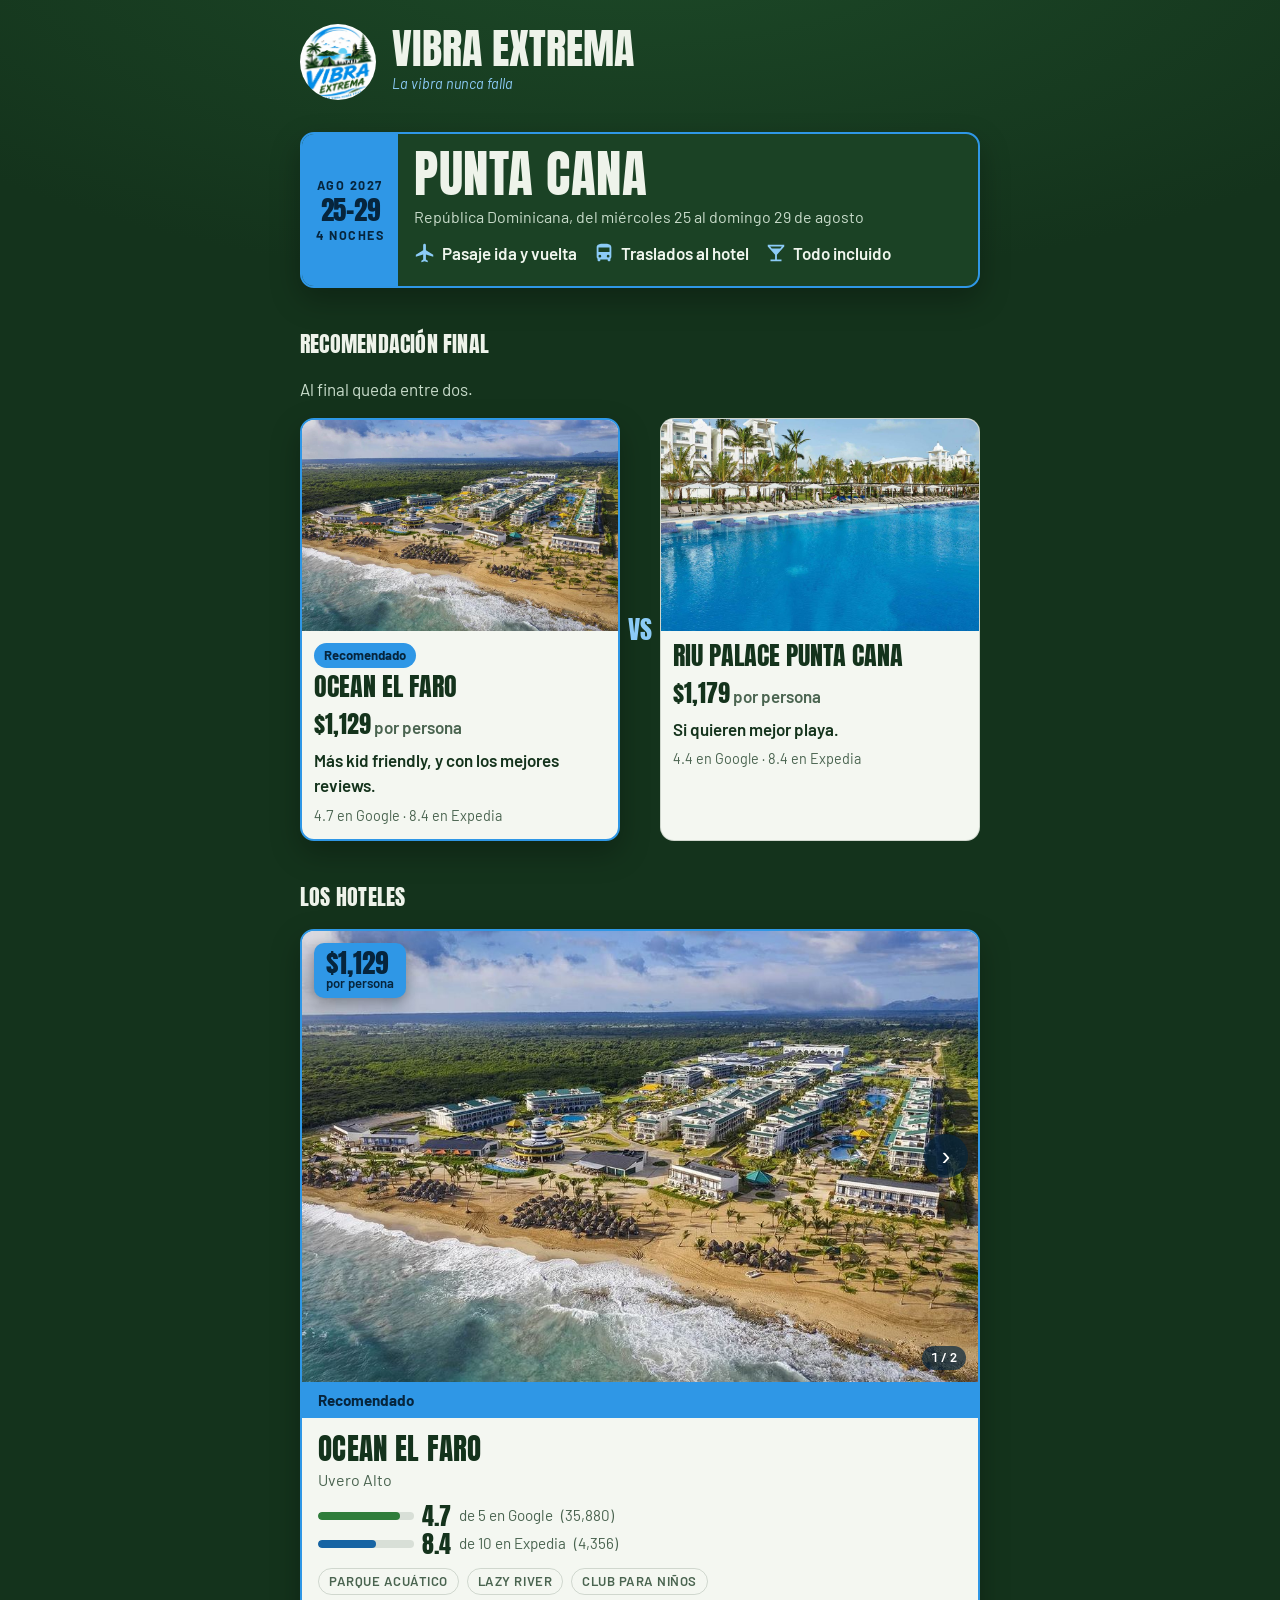
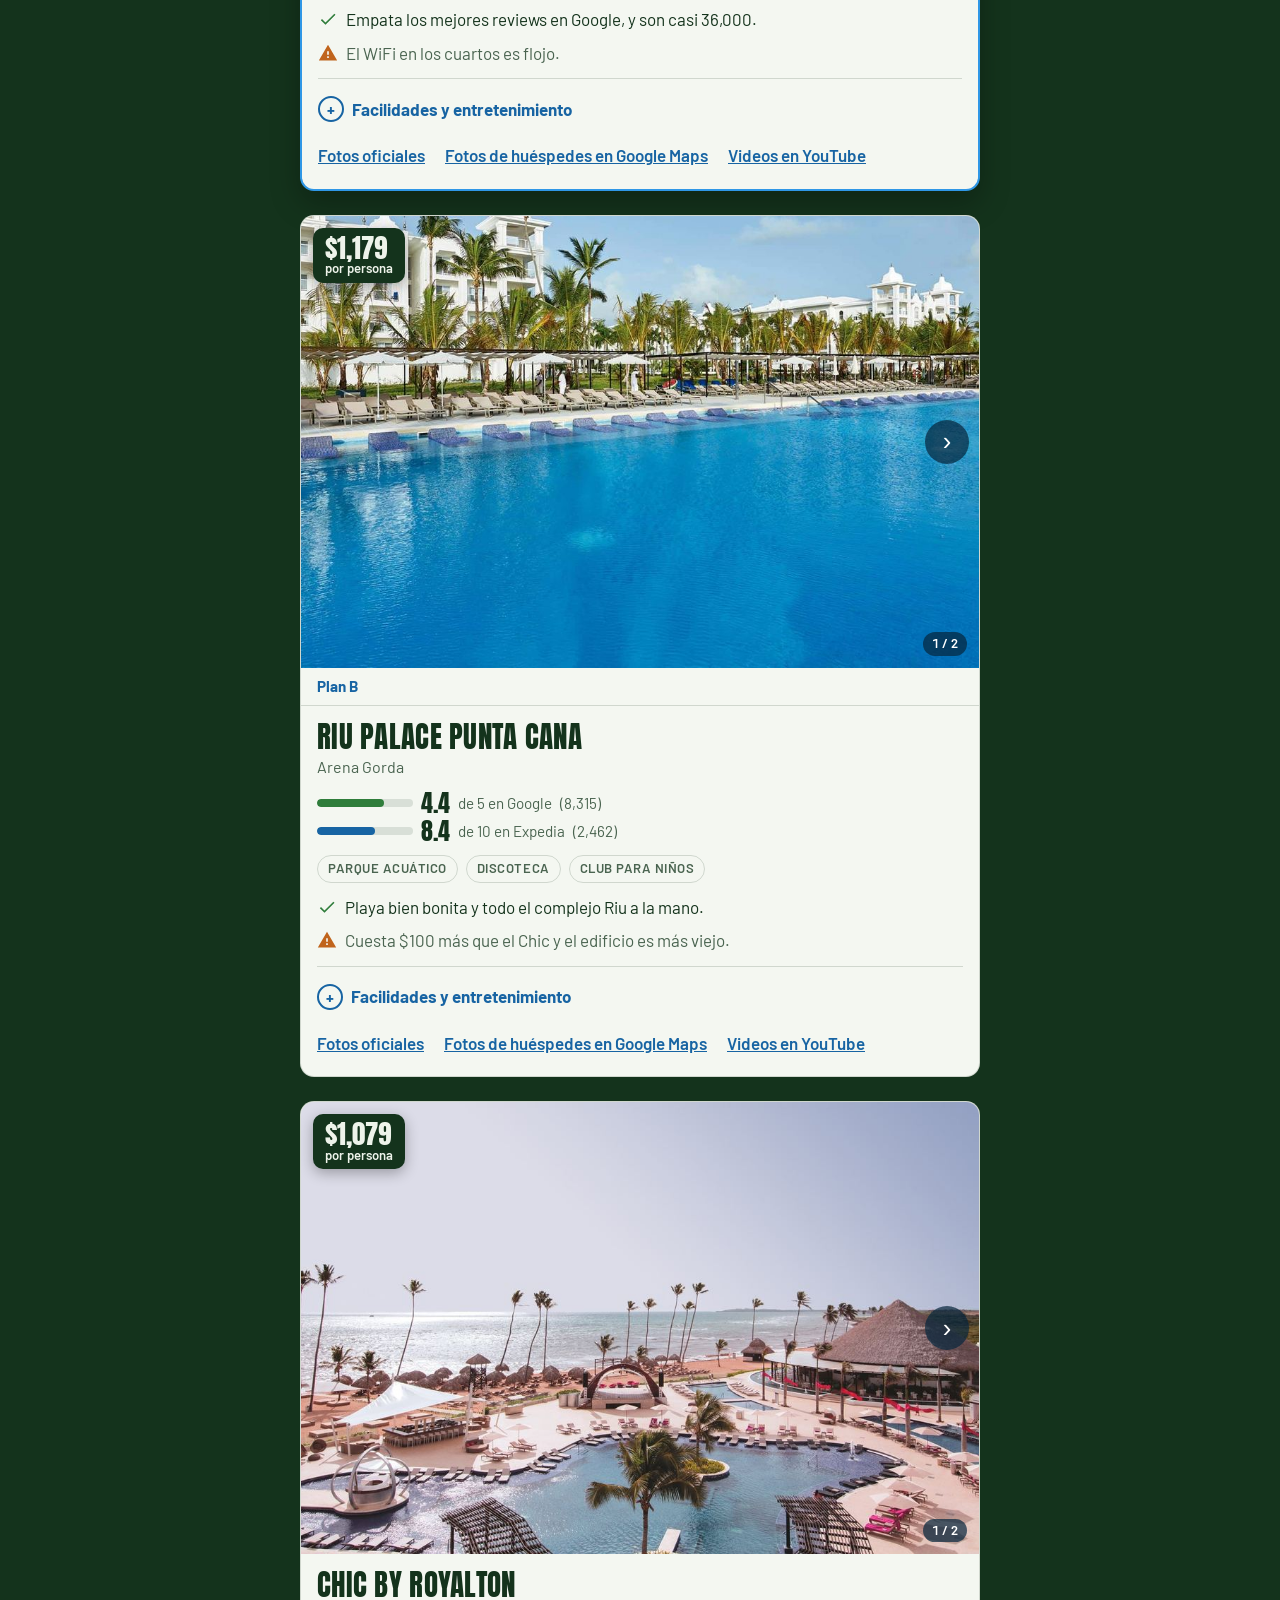
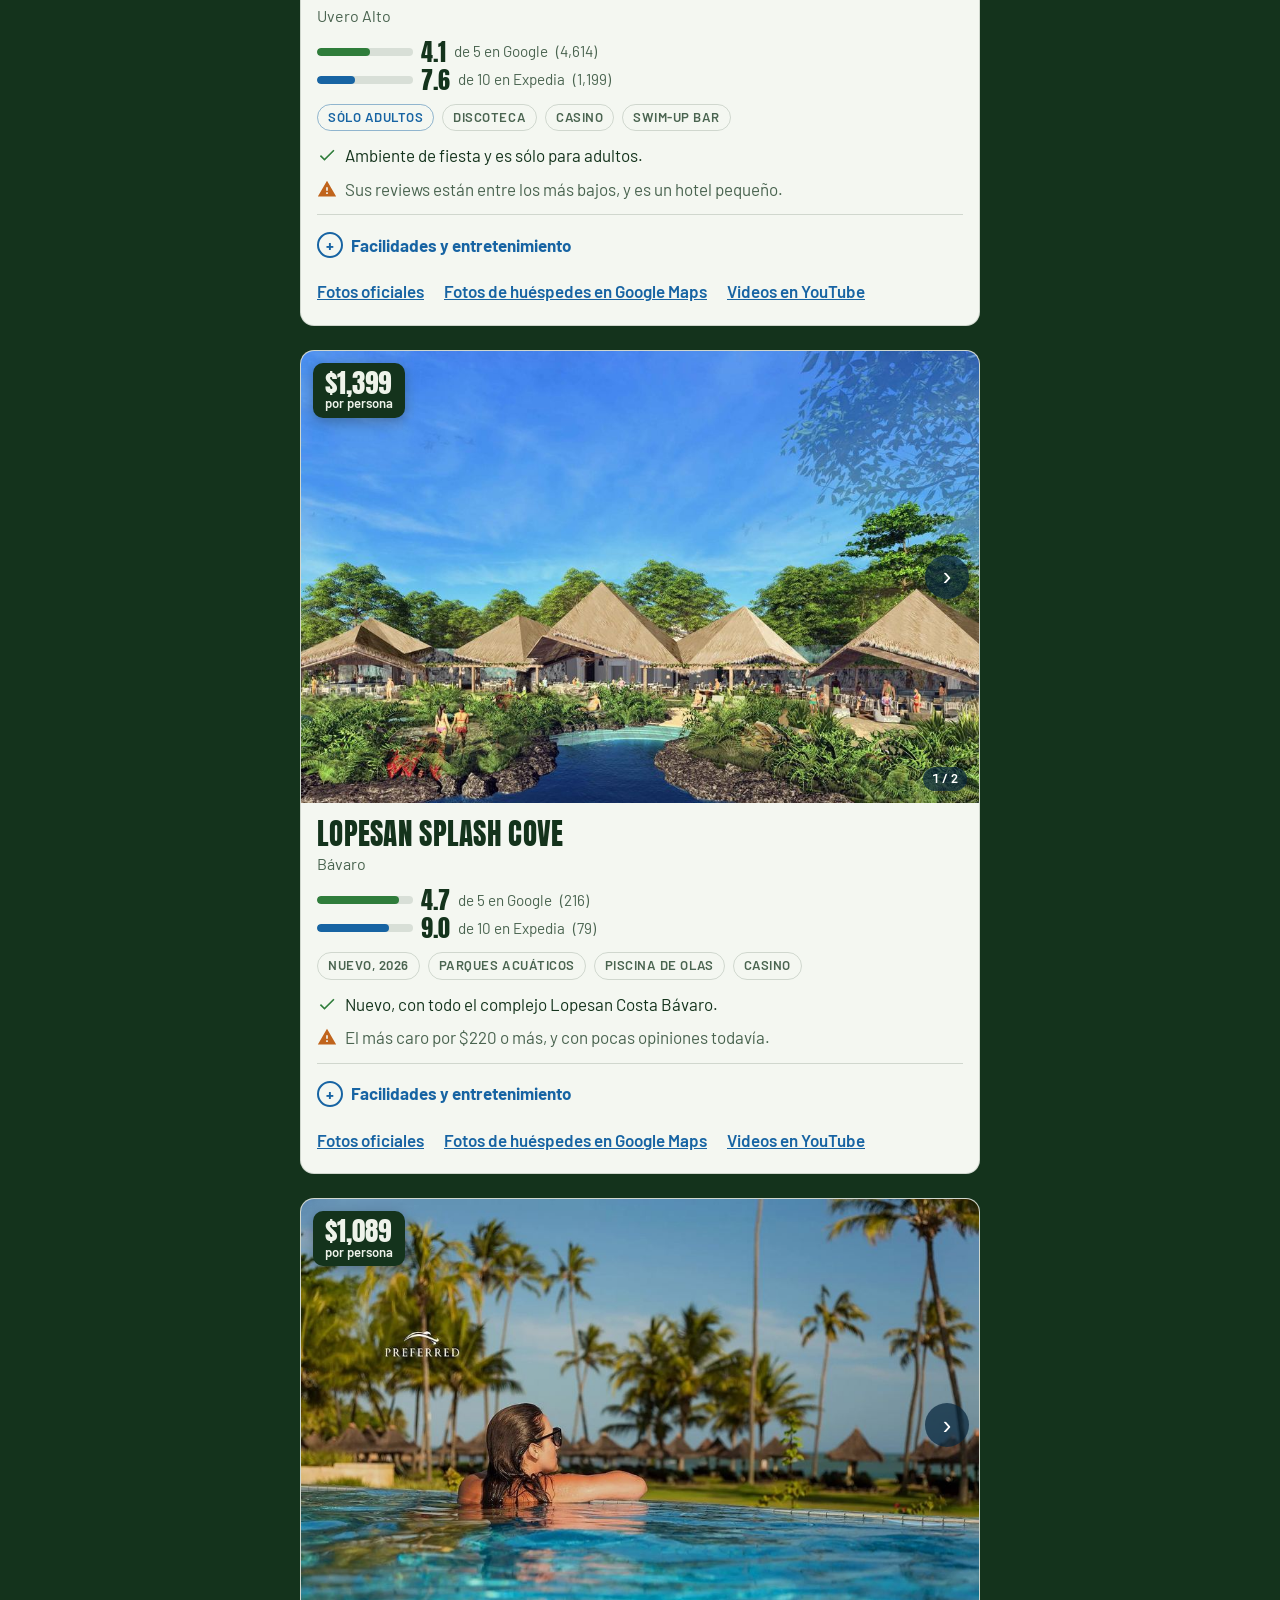
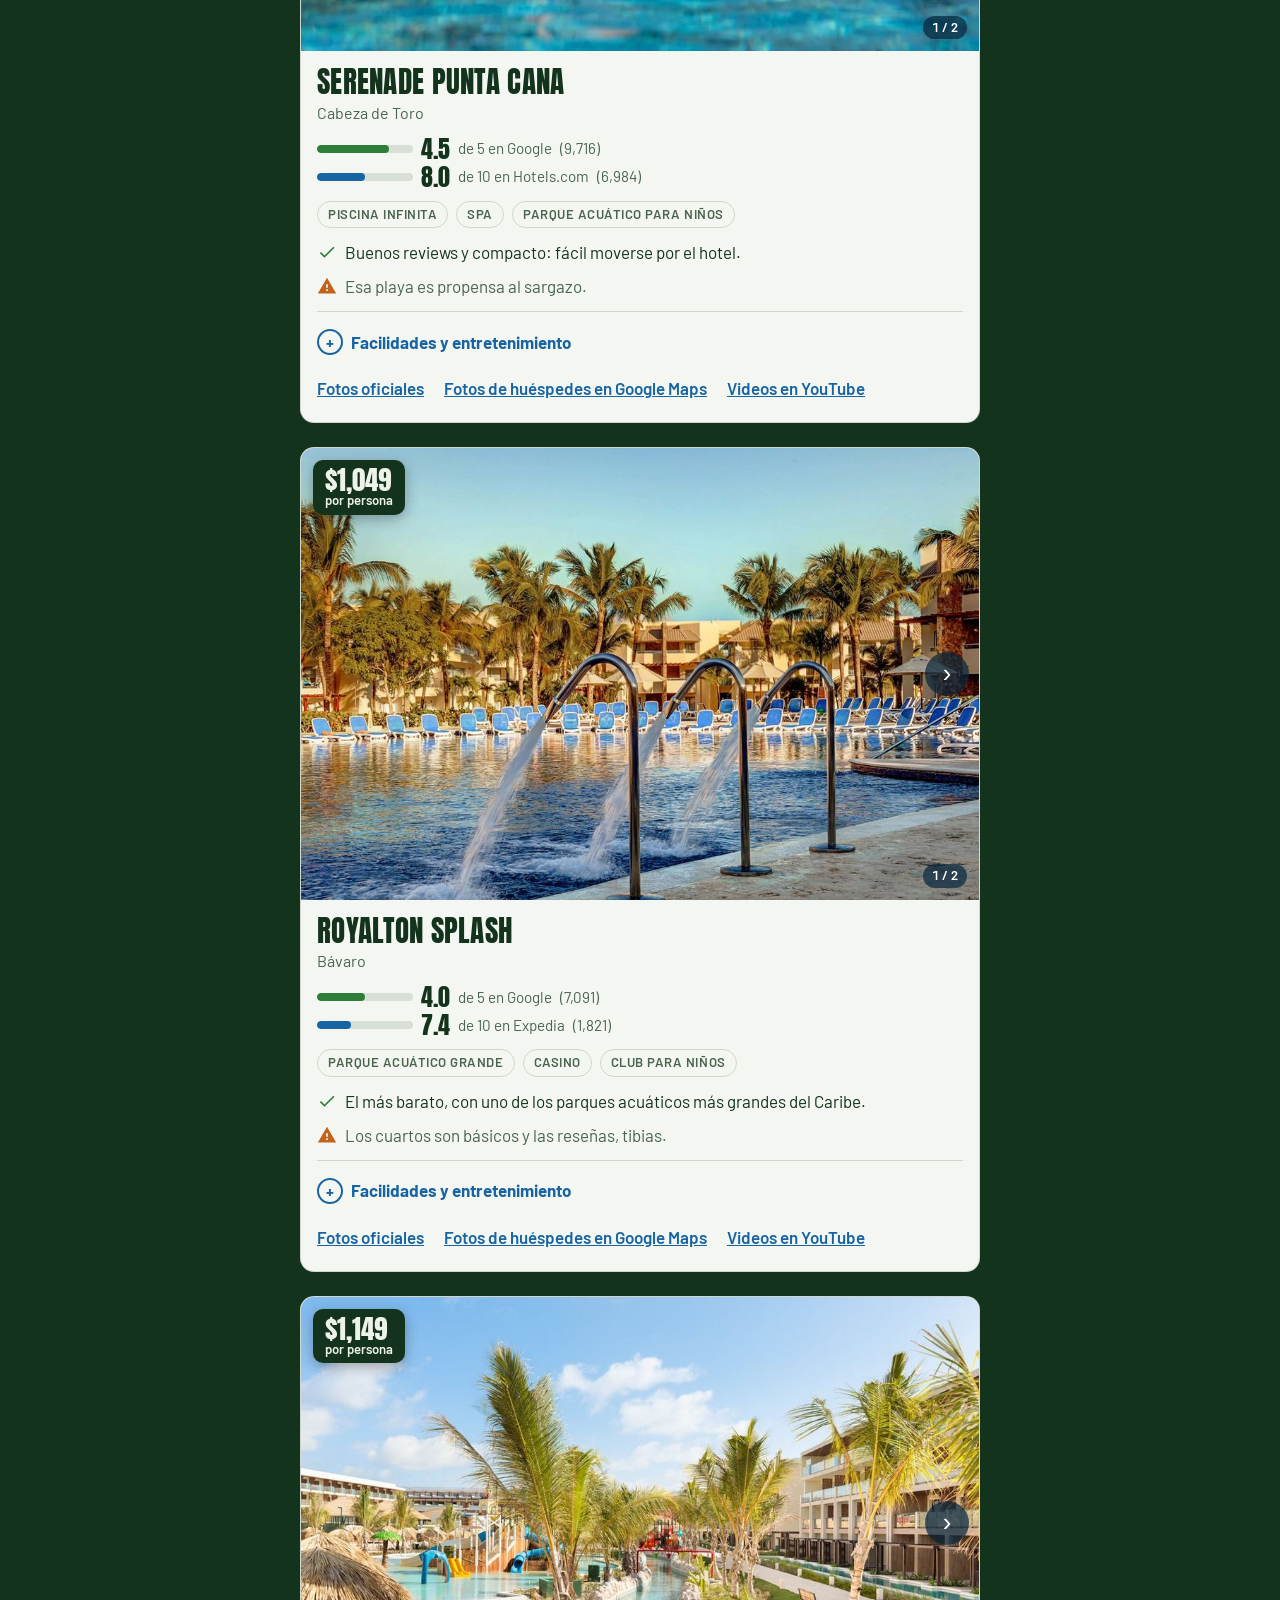
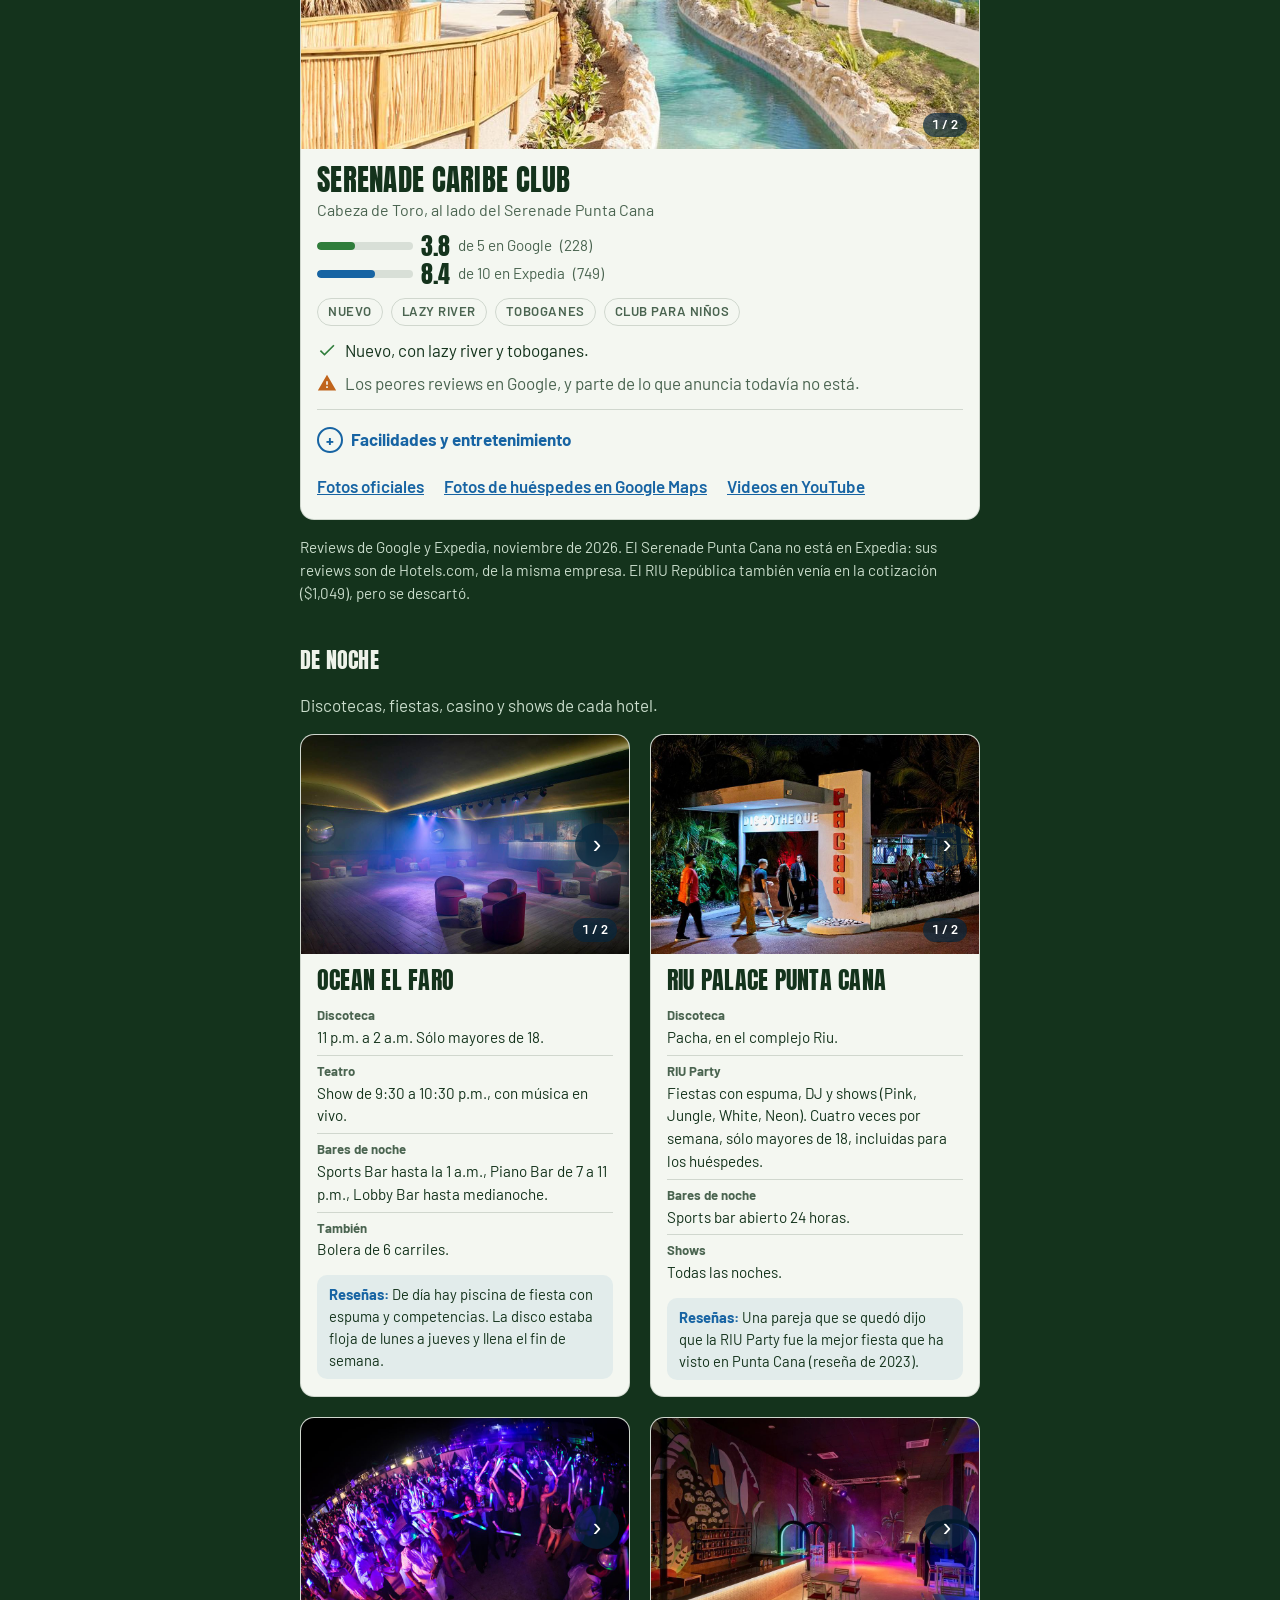
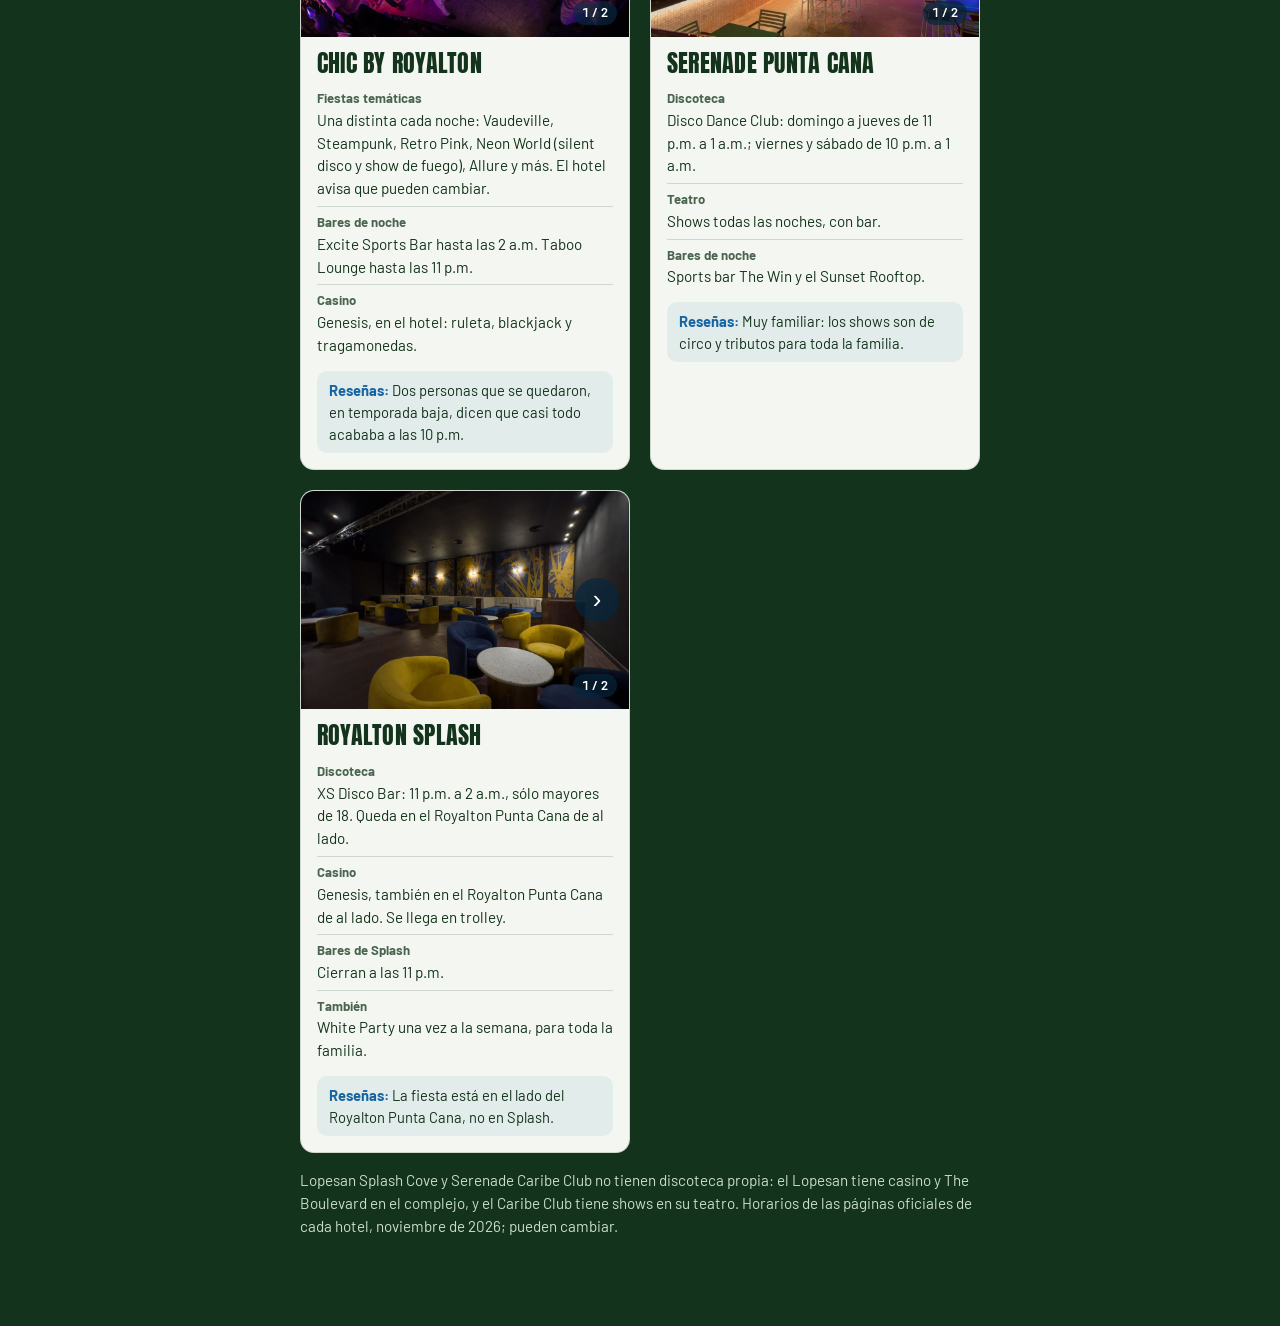
==== commit ea93f6c1: "Punta Cana: sección «De noche» con discotecas, fiestas, casino y fotos oficiales Co-Authored-By: Cla" ====
--- a/viaje-punta-cana-27-q8m3/index.html
+++ b/viaje-punta-cana-27-q8m3/index.html
@@ -33,7 +33,7 @@
   <link rel="preconnect" href="https://fonts.gstatic.com" crossorigin>
   <link rel="stylesheet" href="https://fonts.googleapis.com/css2?family=Anton&family=Barlow:ital,wght@0,400;0,500;0,600;0,700;1,400&display=swap">
   <link rel="stylesheet" href="../styles.css?v=81338c23">
-  <link rel="stylesheet" href="viaje.css?v=0ffbd9f1">
+  <link rel="stylesheet" href="viaje.css?v=6dd80b35">
 </head>
 <body>
 
@@ -324,6 +324,70 @@
     </div>
     <p class="nota">Reviews de Google y Expedia, noviembre de 2026. El Serenade Punta Cana no está en Expedia: sus reviews son de Hotels.com, de la misma empresa. El RIU República también venía en la cotización ($1,049), pero se descartó.</p>
   </section>
+  <!-- De noche: discotecas, fiestas, casino y shows. Datos de las páginas
+       oficiales; la línea de «Reseñas» sale de los videos de YouTube. -->
+  <section class="viaje-sec" aria-labelledby="noche-titulo">
+    <h2 class="section-title" id="noche-titulo">De noche</h2>
+    <p class="final-intro">Discotecas, fiestas, casino y shows de cada hotel.</p>
+    <div class="noches">
+      <article class="noche" aria-labelledby="noche-faro">
+        <div class="hotel-fotos" tabindex="0" aria-label="Fotos de noche del Ocean El Faro, desliza para ver más">
+          <img src="fotos/noche-faro1.jpg" alt="La discoteca de Ocean El Faro, vacía y con luces de colores" width="960" height="640" loading="lazy">
+          <img src="fotos/noche-faro2.jpg" alt="Show en el teatro de Ocean El Faro, con bailarines en tarima" width="960" height="640" loading="lazy">
+        </div>
+        <div class="noche-body">
+          <h3 id="noche-faro"><a href="#faro">Ocean El Faro</a></h3>
+          <ul class="noche-datos"><li><b>Discoteca</b> 11 p.m. a 2 a.m. Sólo mayores de 18.</li><li><b>Teatro</b> Show de 9:30 a 10:30 p.m., con música en vivo.</li><li><b>Bares de noche</b> Sports Bar hasta la 1 a.m., Piano Bar de 7 a 11 p.m., Lobby Bar hasta medianoche.</li><li><b>También</b> Bolera de 6 carriles.</li></ul>
+          <p class="noche-resena"><b>Reseñas:</b> De día hay piscina de fiesta con espuma y competencias. La disco estaba floja de lunes a jueves y llena el fin de semana.</p>
+        </div>
+      </article>
+      <article class="noche" aria-labelledby="noche-riu">
+        <div class="hotel-fotos" tabindex="0" aria-label="Fotos de noche del Riu Palace Punta Cana, desliza para ver más">
+          <img src="fotos/noche-riu1.jpg" alt="Entrada de la discoteca Pacha de noche, con gente llegando" width="960" height="640" loading="lazy">
+          <img src="fotos/noche-riu2.jpg" alt="Gente vestida de blanco bailando en una RIU Party" width="960" height="640" loading="lazy">
+        </div>
+        <div class="noche-body">
+          <h3 id="noche-riu"><a href="#riu">Riu Palace Punta Cana</a></h3>
+          <ul class="noche-datos"><li><b>Discoteca</b> Pacha, en el complejo Riu.</li><li><b>RIU Party</b> Fiestas con espuma, DJ y shows (Pink, Jungle, White, Neon). Cuatro veces por semana, sólo mayores de 18, incluidas para los huéspedes.</li><li><b>Bares de noche</b> Sports bar abierto 24 horas.</li><li><b>Shows</b> Todas las noches.</li></ul>
+          <p class="noche-resena"><b>Reseñas:</b> Una pareja que se quedó dijo que la RIU Party fue la mejor fiesta que ha visto en Punta Cana (reseña de 2023).</p>
+        </div>
+      </article>
+      <article class="noche" aria-labelledby="noche-chic">
+        <div class="hotel-fotos" tabindex="0" aria-label="Fotos de noche del Chic by Royalton, desliza para ver más">
+          <img src="fotos/noche-chic1.jpg" alt="Gente vestida de blanco bailando con luces en una fiesta del Chic" width="960" height="640" loading="lazy">
+          <img src="fotos/noche-chic2.jpg" alt="DJ en una tarima con luces verdes en el Chic" width="960" height="640" loading="lazy">
+        </div>
+        <div class="noche-body">
+          <h3 id="noche-chic"><a href="#chic">Chic by Royalton</a></h3>
+          <ul class="noche-datos"><li><b>Fiestas temáticas</b> Una distinta cada noche: Vaudeville, Steampunk, Retro Pink, Neon World (silent disco y show de fuego), Allure y más. El hotel avisa que pueden cambiar.</li><li><b>Bares de noche</b> Excite Sports Bar hasta las 2 a.m. Taboo Lounge hasta las 11 p.m.</li><li><b>Casino</b> Genesis, en el hotel: ruleta, blackjack y tragamonedas.</li></ul>
+          <p class="noche-resena"><b>Reseñas:</b> Dos personas que se quedaron, en temporada baja, dicen que casi todo acababa a las 10 p.m.</p>
+        </div>
+      </article>
+      <article class="noche" aria-labelledby="noche-serenade">
+        <div class="hotel-fotos" tabindex="0" aria-label="Fotos de noche del Serenade Punta Cana, desliza para ver más">
+          <img src="fotos/noche-serenade1.jpg" alt="Bar con arcos de neón y luces de colores en el Serenade" width="960" height="640" loading="lazy">
+          <img src="fotos/noche-serenade2.jpg" alt="Bailarines en tarima frente a una pantalla de luces en el Serenade" width="960" height="640" loading="lazy">
+        </div>
+        <div class="noche-body">
+          <h3 id="noche-serenade"><a href="#serenade">Serenade Punta Cana</a></h3>
+          <ul class="noche-datos"><li><b>Discoteca</b> Disco Dance Club: domingo a jueves de 11 p.m. a 1 a.m.; viernes y sábado de 10 p.m. a 1 a.m.</li><li><b>Teatro</b> Shows todas las noches, con bar.</li><li><b>Bares de noche</b> Sports bar The Win y el Sunset Rooftop.</li></ul>
+          <p class="noche-resena"><b>Reseñas:</b> Muy familiar: los shows son de circo y tributos para toda la familia.</p>
+        </div>
+      </article>
+      <article class="noche" aria-labelledby="noche-splash">
+        <div class="hotel-fotos" tabindex="0" aria-label="Fotos de noche del Royalton Splash, desliza para ver más">
+          <img src="fotos/noche-splash1.jpg" alt="El XS Disco Bar, vacío, con butacas amarillas y azules" width="960" height="640" loading="lazy">
+          <img src="fotos/noche-splash2.jpg" alt="Huéspedes en las tragamonedas del casino Genesis" width="960" height="640" loading="lazy">
+        </div>
+        <div class="noche-body">
+          <h3 id="noche-splash"><a href="#splash">Royalton Splash</a></h3>
+          <ul class="noche-datos"><li><b>Discoteca</b> XS Disco Bar: 11 p.m. a 2 a.m., sólo mayores de 18. Queda en el Royalton Punta Cana de al lado.</li><li><b>Casino</b> Genesis, también en el Royalton Punta Cana de al lado. Se llega en trolley.</li><li><b>Bares de Splash</b> Cierran a las 11 p.m.</li><li><b>También</b> White Party una vez a la semana, para toda la familia.</li></ul>
+          <p class="noche-resena"><b>Reseñas:</b> La fiesta está en el lado del Royalton Punta Cana, no en Splash.</p>
+        </div>
+      </article>
+    </div>
+    <p class="nota">Lopesan Splash Cove y Serenade Caribe Club no tienen discoteca propia: el Lopesan tiene casino y The Boulevard en el complejo, y el Caribe Club tiene shows en su teatro. Horarios de las páginas oficiales de cada hotel, noviembre de 2026; pueden cambiar.</p>
+  </section>
 </main>
 
 <script src="viaje.js?v=74ec339e"></script>
--- a/viaje-punta-cana-27-q8m3/viaje.css
+++ b/viaje-punta-cana-27-q8m3/viaje.css
@@ -384,3 +384,41 @@
 .f-res { background: rgba(23, 100, 163, 0.12); color: var(--c-azul); }
 .f-adultos { background: rgba(23, 100, 163, 0.12); color: var(--c-azul); }
 .f-comp { background: rgba(20, 51, 28, 0.08); color: var(--c-tinta-2); }
+
+/* --- de noche: una tarjeta por hotel con discoteca o fiesta ------------------
+   Mismas fotos deslizables que las tarjetas de hotel; datos en lista corta. */
+.noches {
+  display: grid;
+  grid-template-columns: repeat(auto-fit, minmax(300px, 1fr));
+  gap: calc(var(--paso) * 2.5);
+}
+.noche {
+  --c-linea: rgba(20, 51, 28, 0.16);
+  --c-azul: #1764a3;
+  background: #f4f7f1;
+  color: #14331c;
+  border: 1px solid var(--c-linea);
+  border-radius: var(--radio);
+  overflow: hidden;
+}
+.noche-body { padding: calc(var(--paso) * 1.75) calc(var(--paso) * 2) calc(var(--paso) * 2); }
+.noche-body h3 {
+  margin: 0;
+  font-size: clamp(1.25rem, 5vw, 1.5rem);
+  text-transform: uppercase;
+  line-height: 1.02;
+}
+.noche-body h3 a { color: inherit; text-decoration: none; }
+.noche-body h3 a:hover { text-decoration: underline; }
+.noche-datos { margin: var(--paso) 0 0; padding: 0; list-style: none; font-size: 0.95rem; }
+.noche-datos li { padding: 6px 0; }
+.noche-datos li + li { border-top: 1px solid var(--c-linea); }
+.noche-datos b { display: block; font-size: 0.82rem; color: #4a6450; }
+.noche-resena {
+  margin: var(--paso) 0 0;
+  padding: 8px 12px;
+  border-radius: 10px;
+  background: rgba(23, 100, 163, 0.08);
+  font-size: 0.92rem;
+}
+.noche-resena b { color: var(--c-azul); }
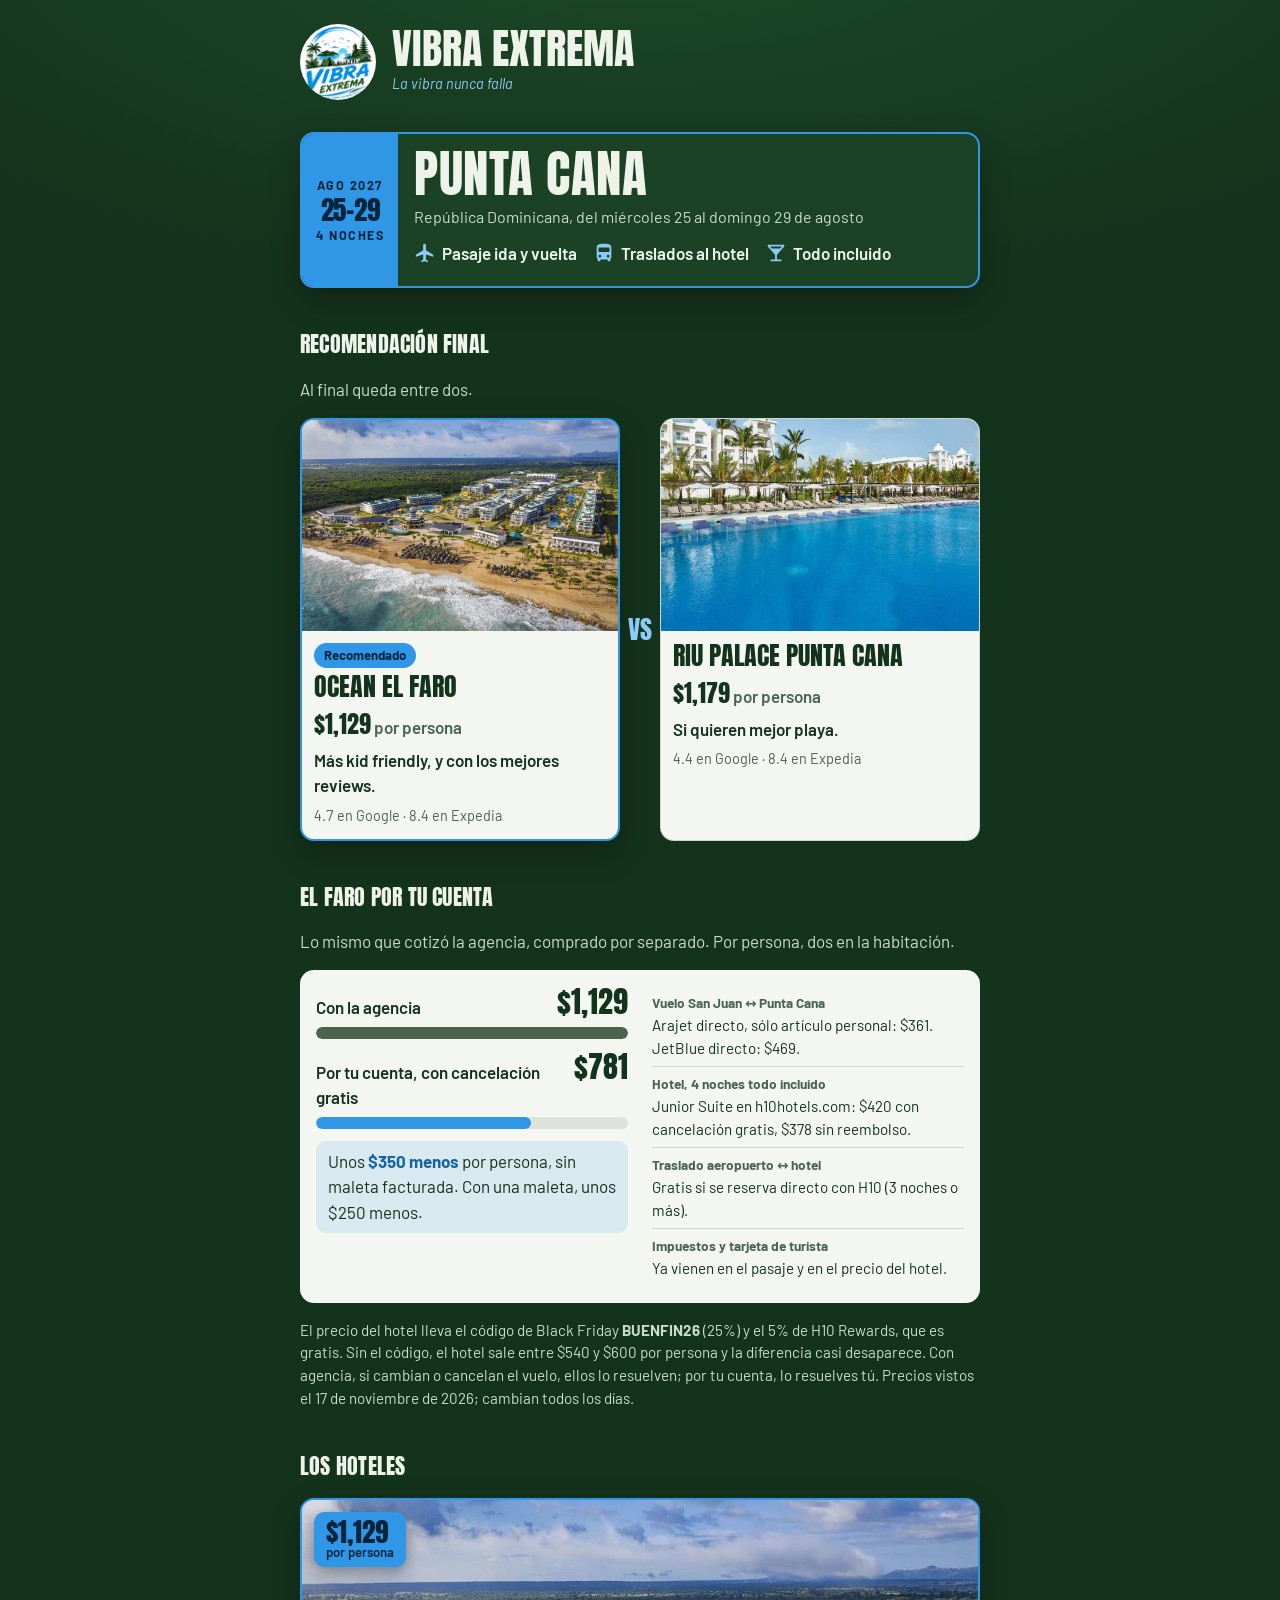
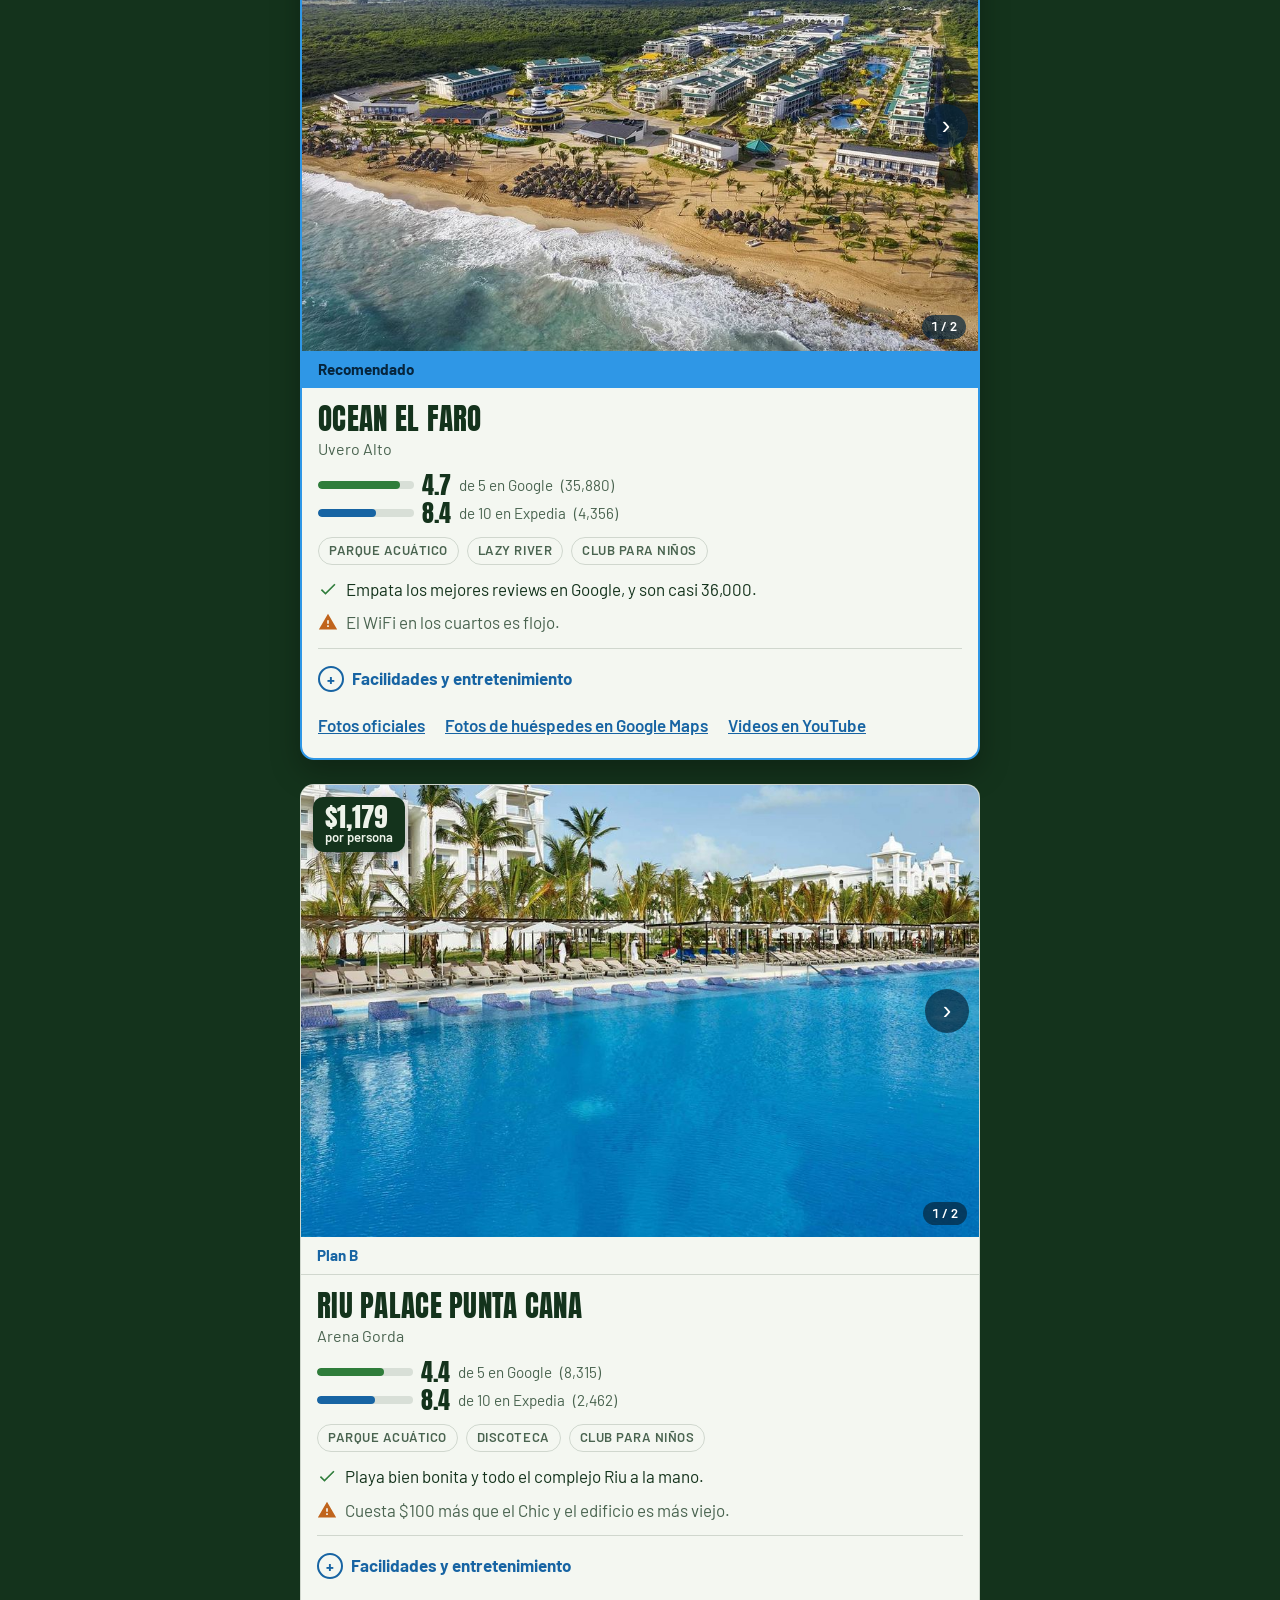
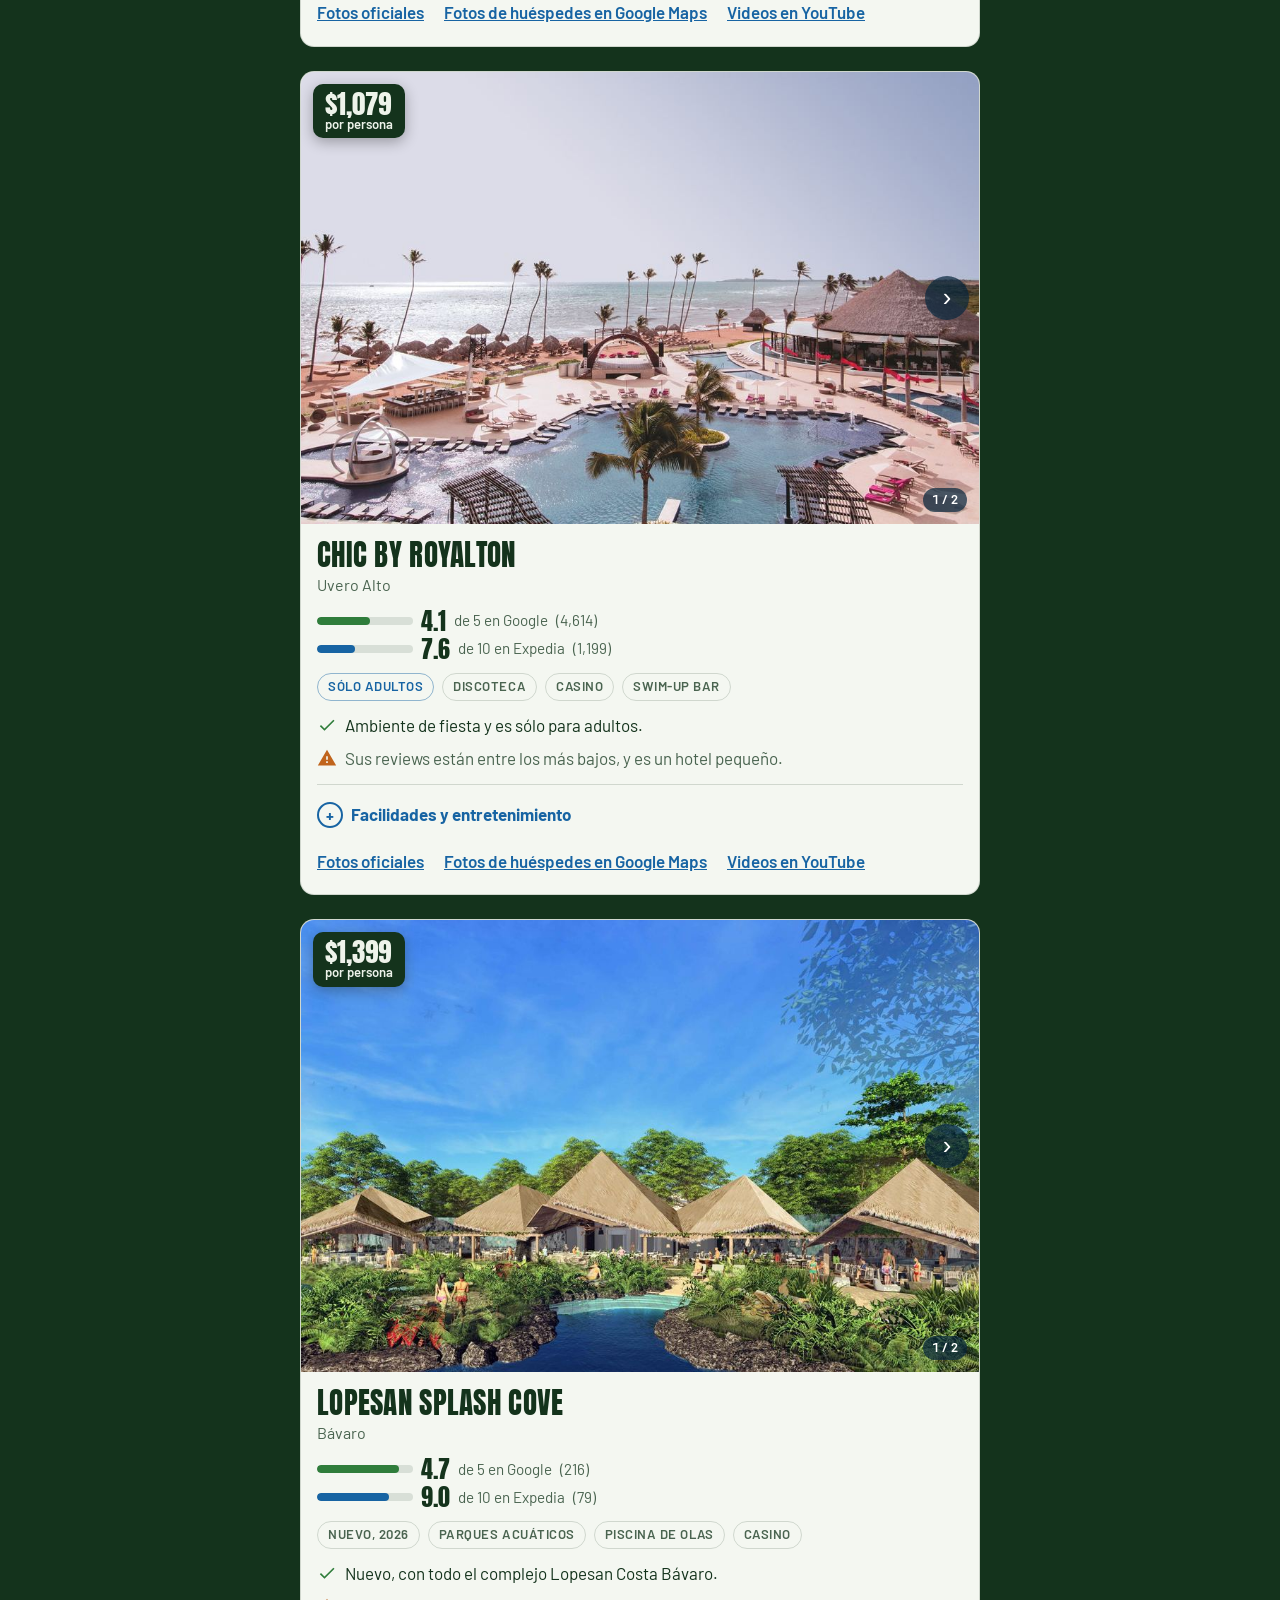
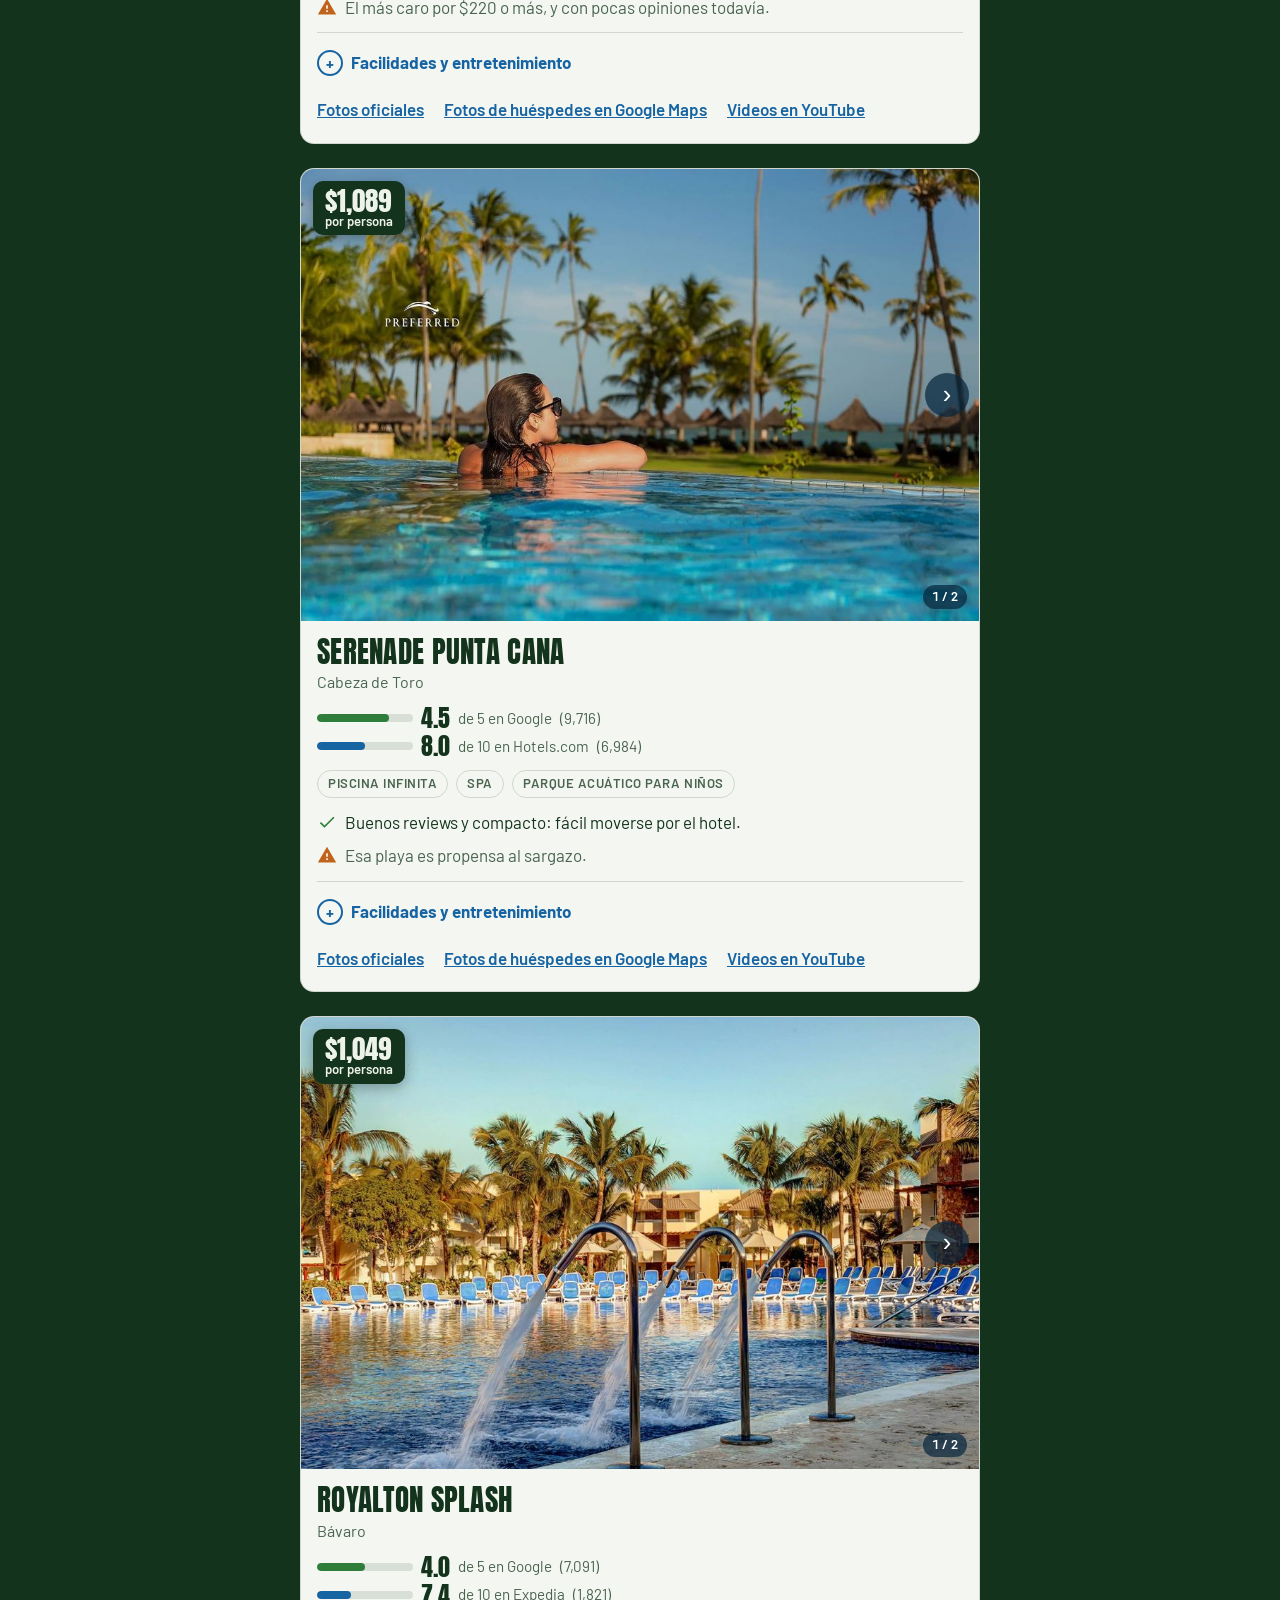
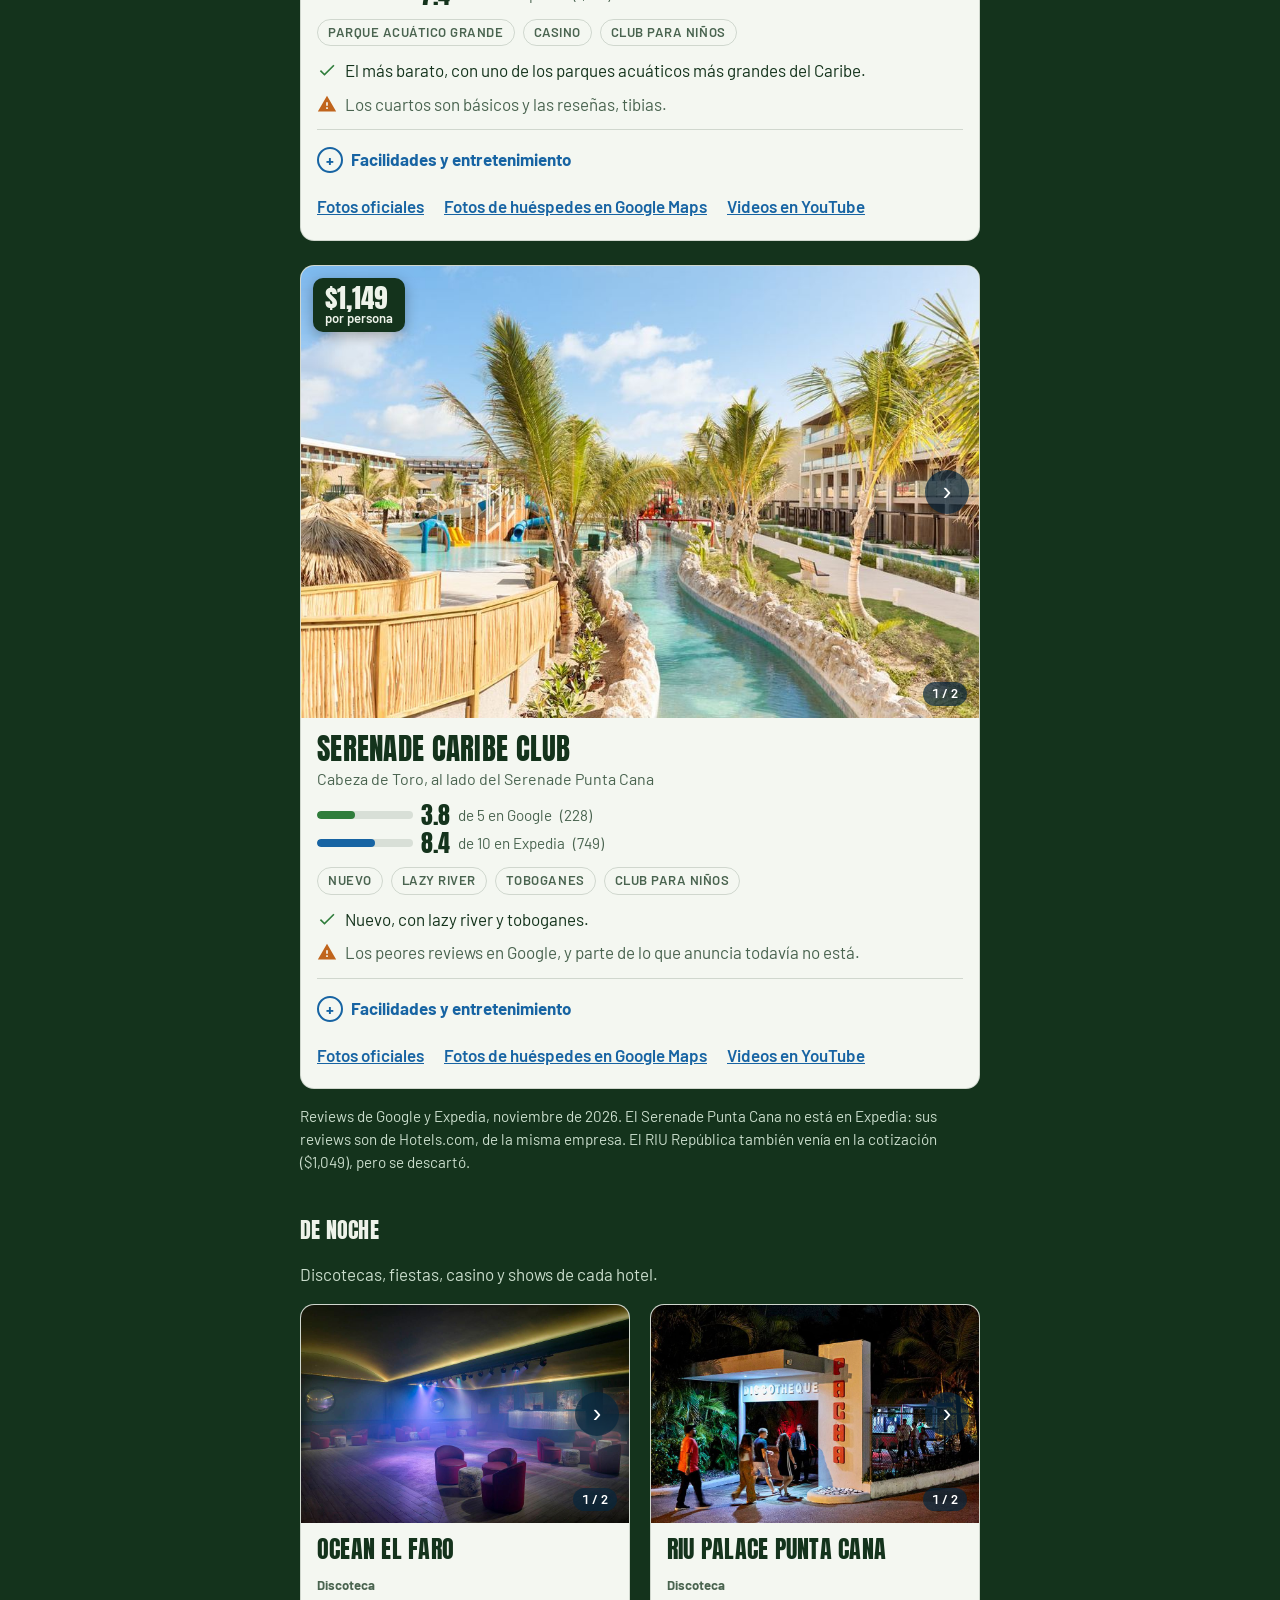
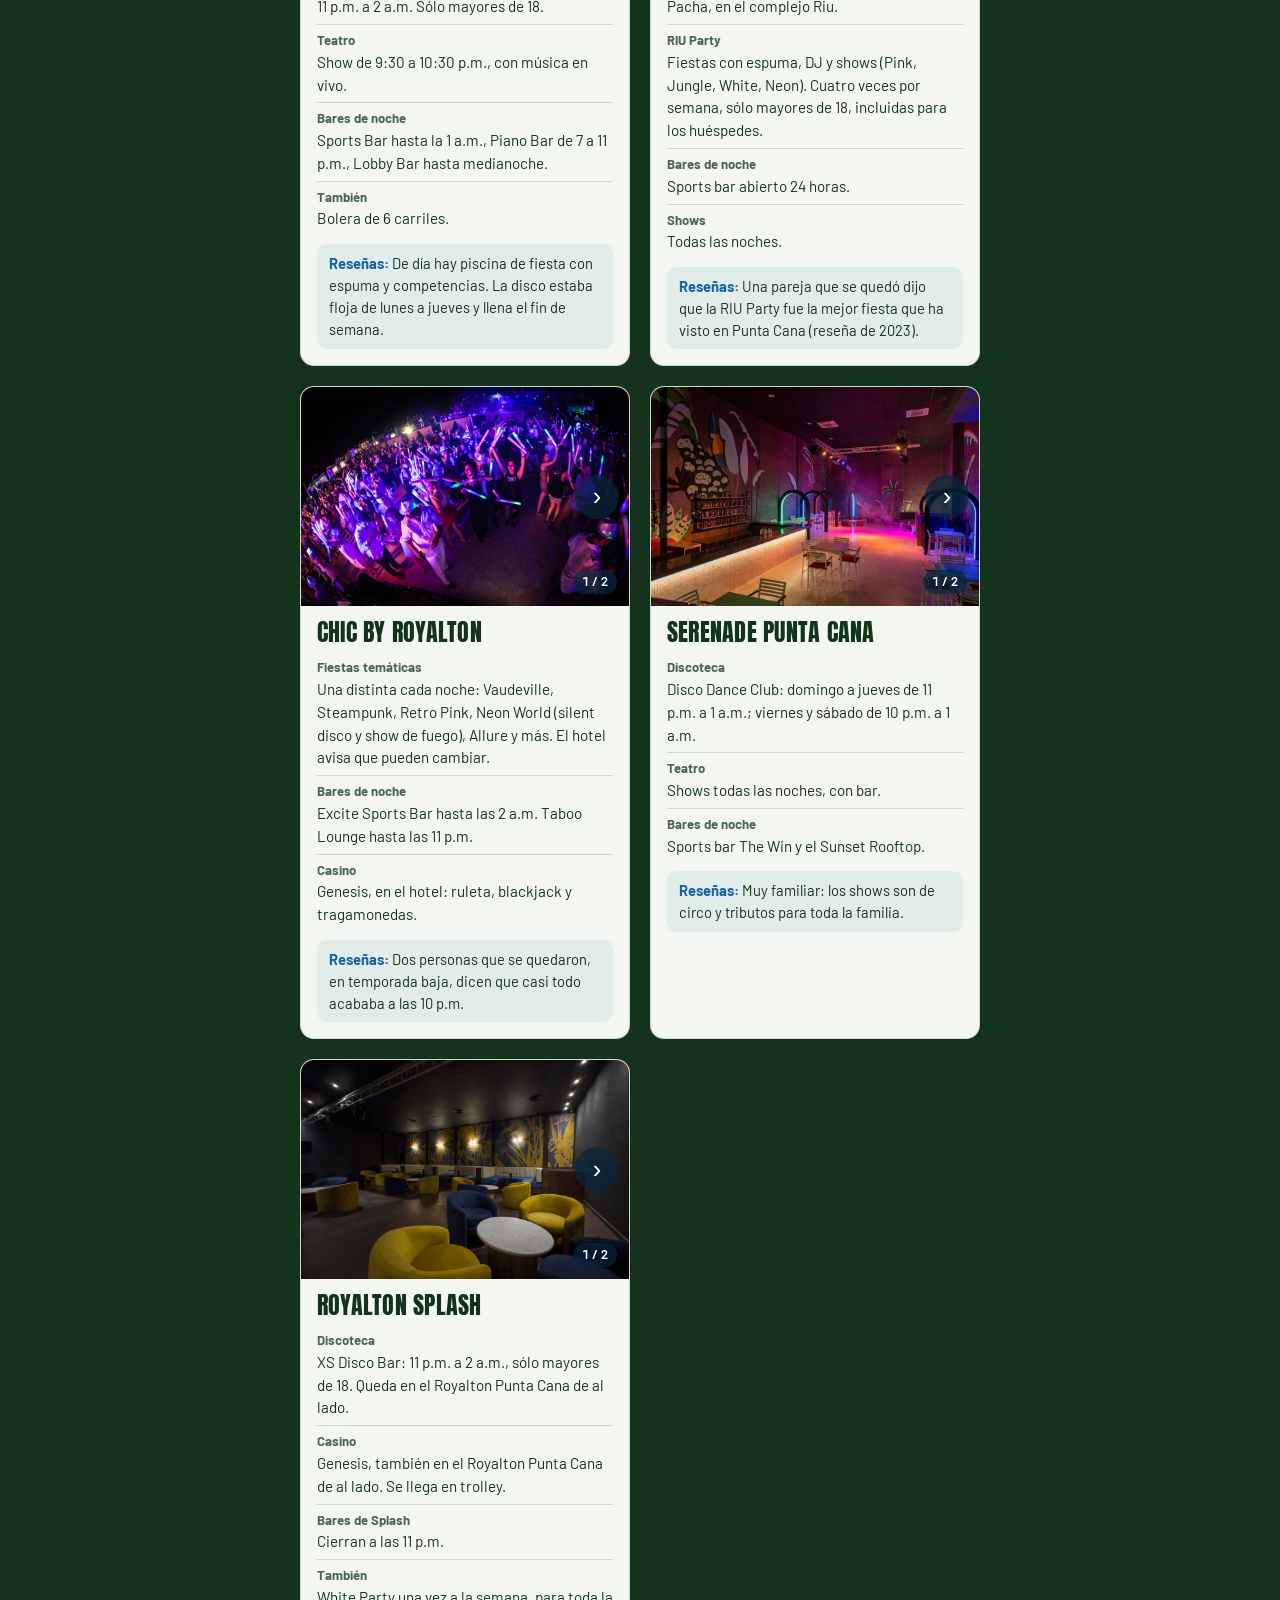
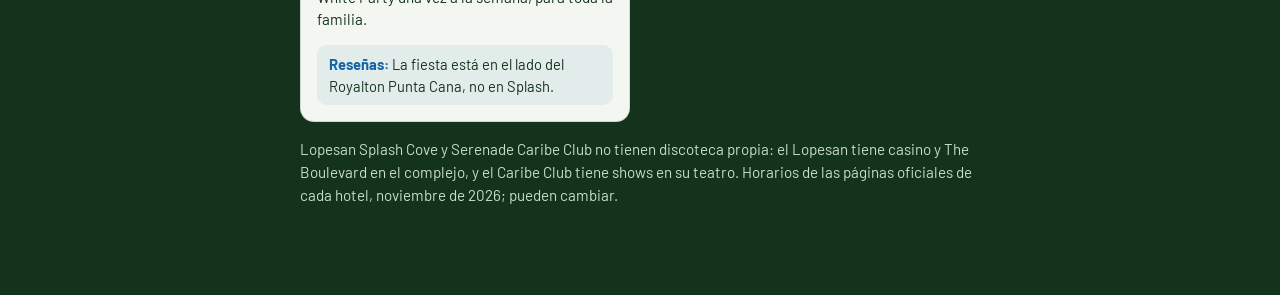
==== commit 73efc266: "Punta Cana: «El Faro por tu cuenta» contra el precio de la agencia Co-Authored-By: Claude Opus 5.5 <" ====
--- a/viaje-punta-cana-27-q8m3/index.html
+++ b/viaje-punta-cana-27-q8m3/index.html
@@ -33,7 +33,7 @@
   <link rel="preconnect" href="https://fonts.gstatic.com" crossorigin>
   <link rel="stylesheet" href="https://fonts.googleapis.com/css2?family=Anton&family=Barlow:ital,wght@0,400;0,500;0,600;0,700;1,400&display=swap">
   <link rel="stylesheet" href="../styles.css?v=81338c23">
-  <link rel="stylesheet" href="viaje.css?v=6dd80b35">
+  <link rel="stylesheet" href="viaje.css?v=58588e57">
 </head>
 <body>
 
@@ -106,6 +106,29 @@
     </div>
   </section>
 
+  <!-- El Faro por tu cuenta contra la agencia. Precios vistos el 17 de
+       noviembre de 2026 en Google Flights y h10hotels.com. -->
+  <section class="viaje-sec" aria-labelledby="cuenta-titulo">
+    <h2 class="section-title" id="cuenta-titulo">El Faro por tu cuenta</h2>
+    <p class="final-intro">Lo mismo que cotizó la agencia, comprado por separado. Por persona, dos en la habitación.</p>
+    <div class="cuenta">
+      <div class="cuenta-tot">
+        <p class="cuenta-fila"><span>Con la agencia</span><strong>$1,129</strong></p>
+        <span class="cuenta-barra" style="--w:100%"></span>
+        <p class="cuenta-fila"><span>Por tu cuenta, con cancelación gratis</span><strong>$781</strong></p>
+        <span class="cuenta-barra es-cuenta" style="--w:69%"></span>
+        <p class="cuenta-ahorro">Unos <strong>$350 menos</strong> por persona, sin maleta facturada. Con una maleta, unos $250 menos.</p>
+      </div>
+      <ul class="cuenta-partes">
+        <li><b>Vuelo San Juan ↔ Punta Cana</b> Arajet directo, sólo artículo personal: $361. JetBlue directo: $469.</li>
+        <li><b>Hotel, 4 noches todo incluido</b> Junior Suite en h10hotels.com: $420 con cancelación gratis, $378 sin reembolso.</li>
+        <li><b>Traslado aeropuerto ↔ hotel</b> Gratis si se reserva directo con H10 (3 noches o más).</li>
+        <li><b>Impuestos y tarjeta de turista</b> Ya vienen en el pasaje y en el precio del hotel.</li>
+      </ul>
+    </div>
+    <p class="nota">El precio del hotel lleva el código de Black Friday <b>BUENFIN26</b> (25%) y el 5% de H10 Rewards, que es gratis. Sin el código, el hotel sale entre $540 y $600 por persona y la diferencia casi desaparece. Con agencia, si cambian o cancelan el vuelo, ellos lo resuelven; por tu cuenta, lo resuelves tú. Precios vistos el 17 de noviembre de 2026; cambian todos los días.</p>
+  </section>
+
   <section class="viaje-sec" aria-labelledby="hoteles-titulo">
     <h2 class="section-title" id="hoteles-titulo">Los hoteles</h2>
 
--- a/viaje-punta-cana-27-q8m3/viaje.css
+++ b/viaje-punta-cana-27-q8m3/viaje.css
@@ -422,3 +422,60 @@
   font-size: 0.92rem;
 }
 .noche-resena b { color: var(--c-azul); }
+
+/* --- El Faro por tu cuenta: dos barras (agencia contra por tu cuenta) y el
+   desglose al lado. La barra mide el precio; la de la agencia es el 100%. */
+.cuenta {
+  display: grid;
+  grid-template-columns: repeat(auto-fit, minmax(280px, 1fr));
+  gap: calc(var(--paso) * 2) calc(var(--paso) * 3);
+  padding: calc(var(--paso) * 2);
+  border-radius: var(--radio);
+  background: #f4f7f1;
+  color: #14331c;
+}
+.cuenta-fila {
+  display: flex;
+  justify-content: space-between;
+  align-items: baseline;
+  gap: var(--paso);
+  margin: 0;
+  font-weight: 600;
+}
+.cuenta-fila + .cuenta-barra { margin-bottom: calc(var(--paso) * 1.5); }
+.cuenta-fila strong {
+  font-family: var(--display);
+  font-weight: 400;
+  font-size: 1.9rem;
+  line-height: 1;
+  font-variant-numeric: tabular-nums;
+}
+.cuenta-barra {
+  display: block;
+  height: 12px;
+  margin-top: 6px;
+  border-radius: 999px;
+  background: rgba(20, 51, 28, 0.1);
+  overflow: hidden;
+  position: relative;
+}
+.cuenta-barra::before {
+  content: "";
+  position: absolute;
+  inset: 0 auto 0 0;
+  width: var(--w);
+  border-radius: inherit;
+  background: #4a6450;
+}
+.cuenta-barra.es-cuenta::before { background: var(--azul); }
+.cuenta-ahorro {
+  margin: 0;
+  padding: 8px 12px;
+  border-radius: 10px;
+  background: rgba(47, 151, 230, 0.14);
+}
+.cuenta-ahorro strong { color: #1764a3; }
+.cuenta-partes { margin: 0; padding: 0; list-style: none; font-size: 0.95rem; }
+.cuenta-partes li { padding: 7px 0; }
+.cuenta-partes li + li { border-top: 1px solid rgba(20, 51, 28, 0.16); }
+.cuenta-partes b { display: block; font-size: 0.85rem; color: #4a6450; }
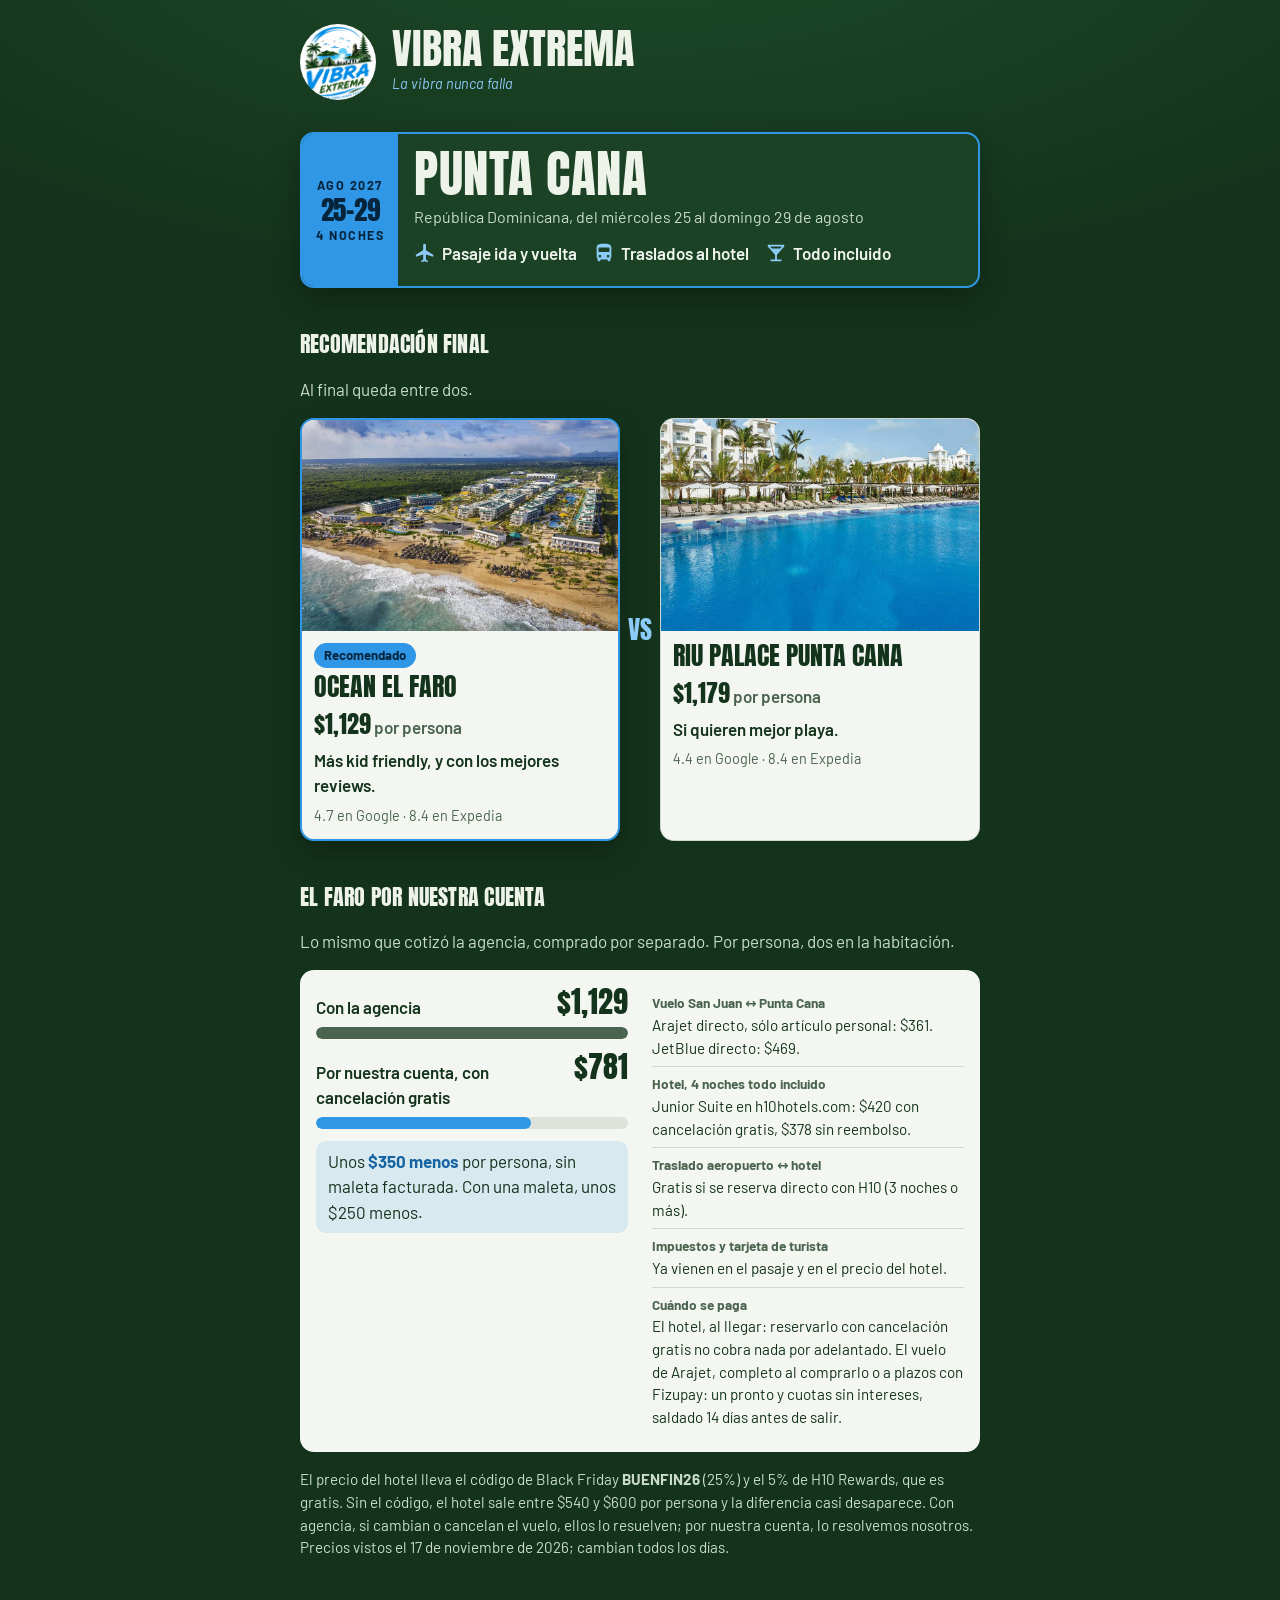
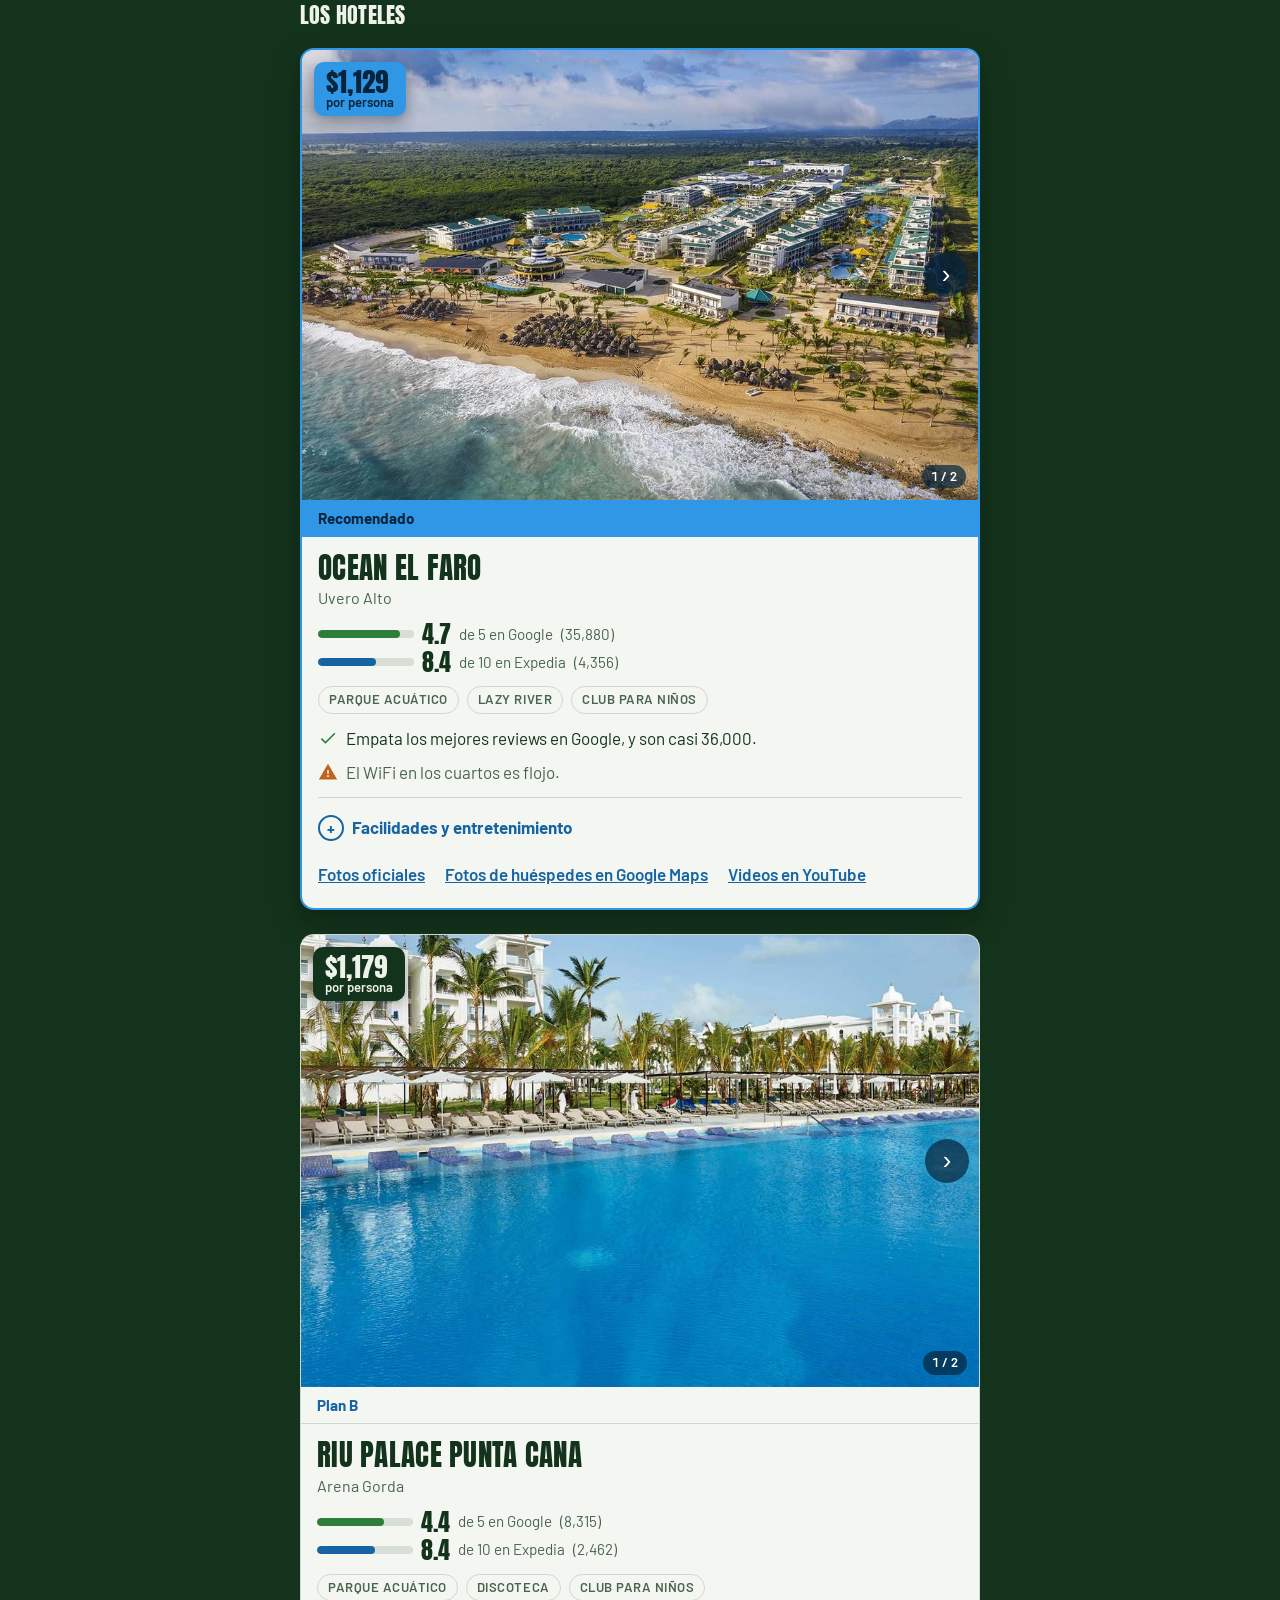
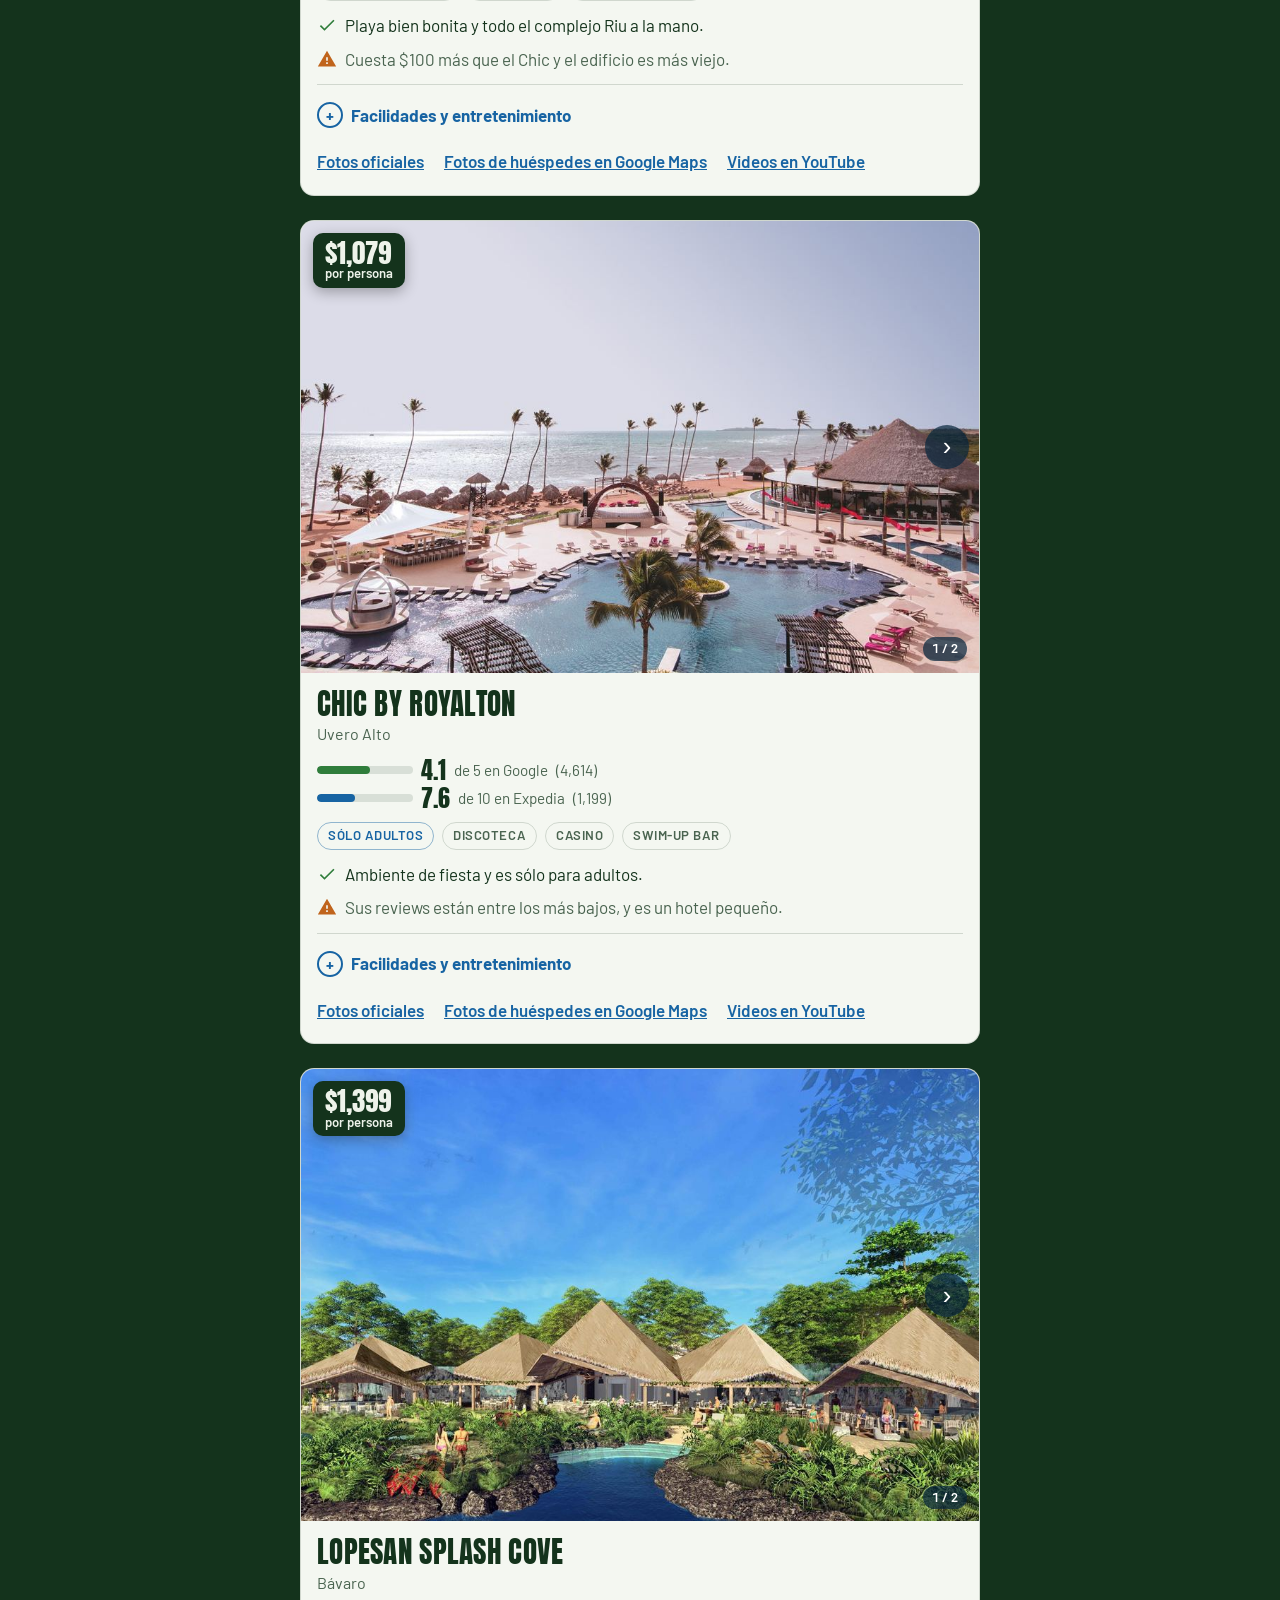
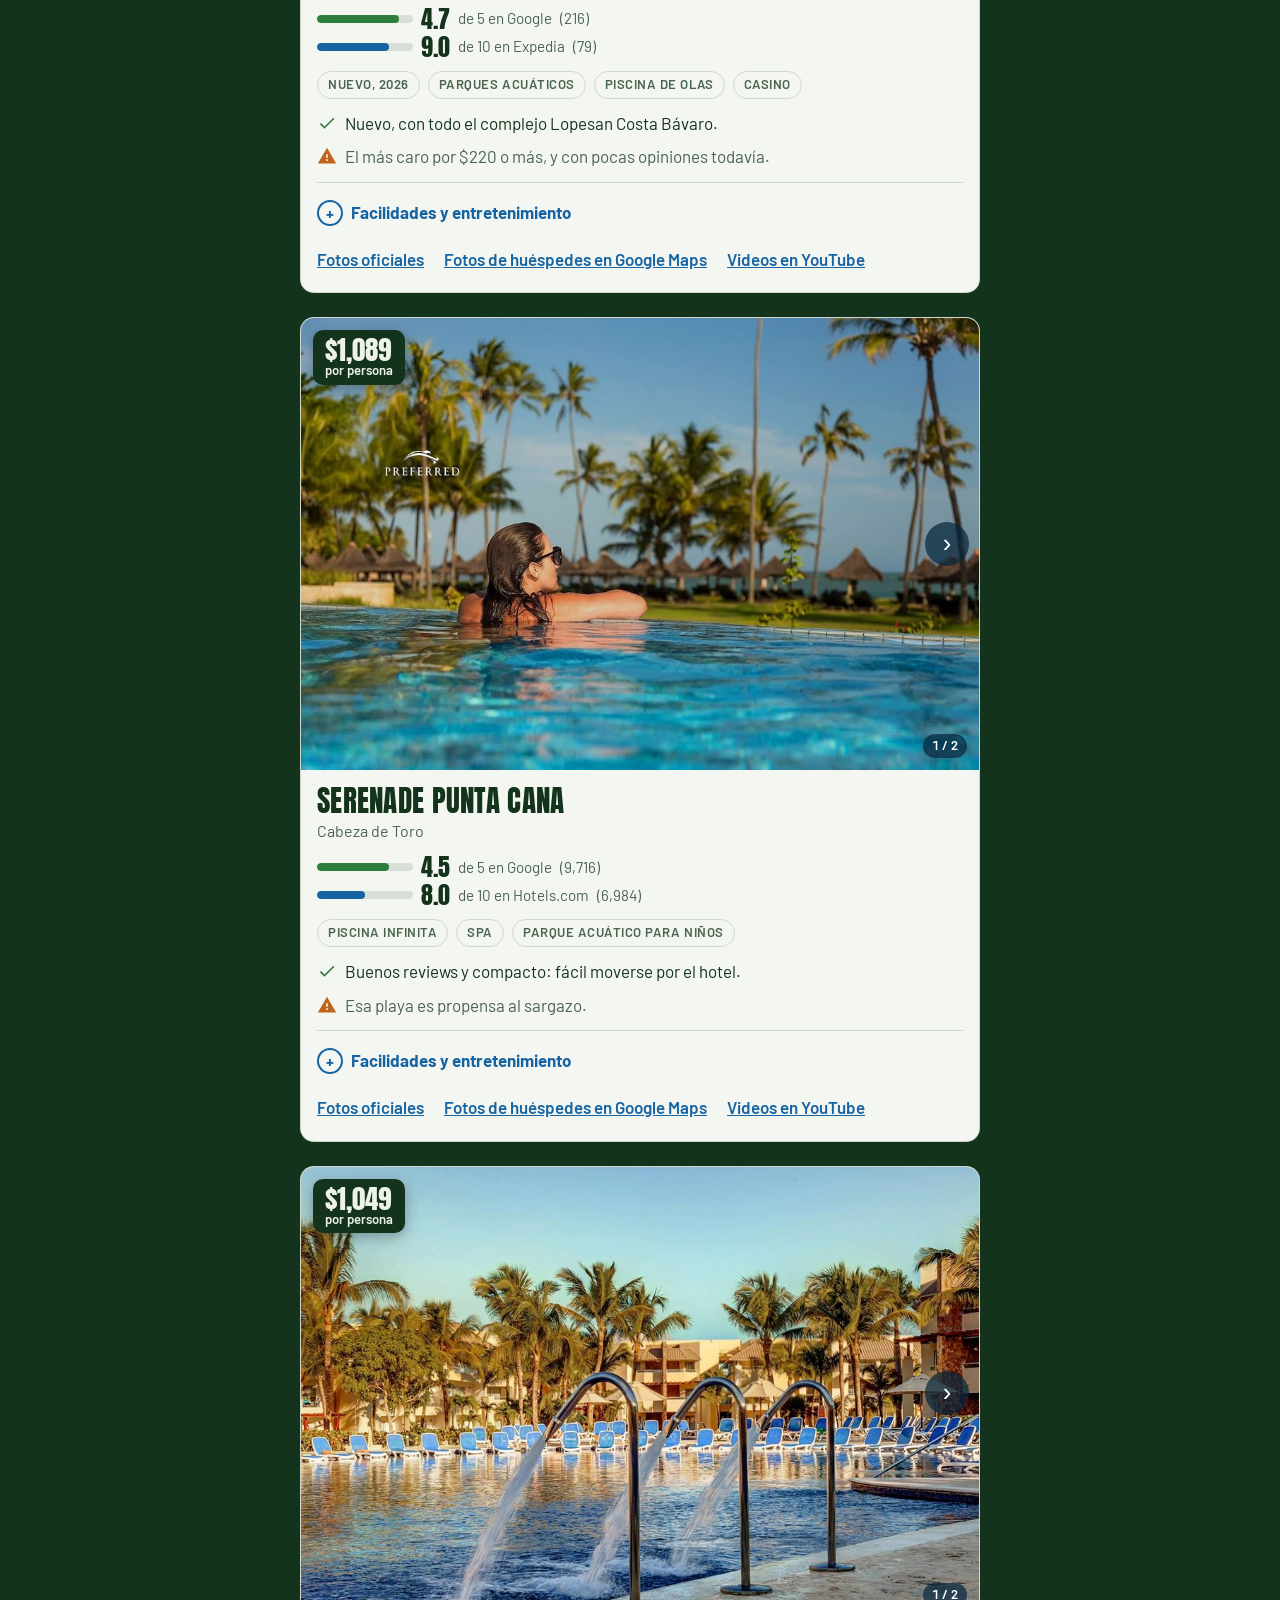
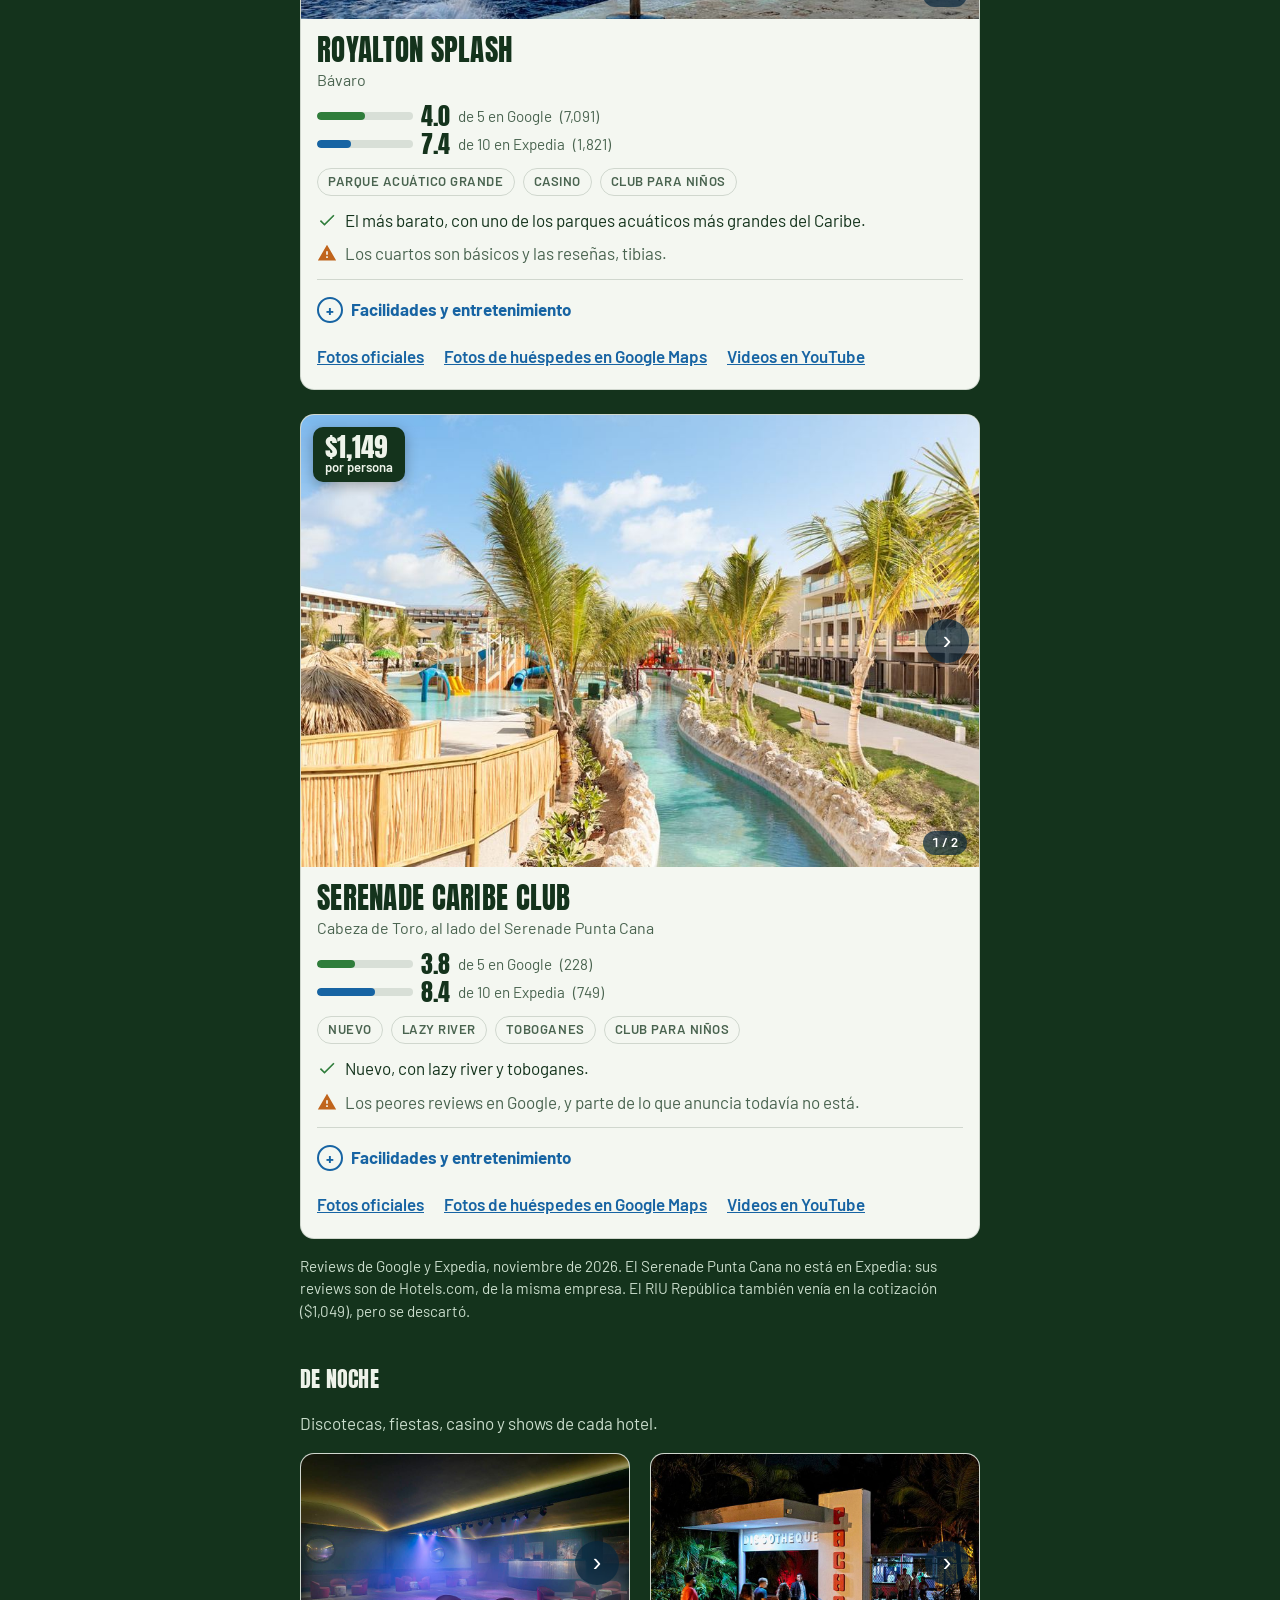
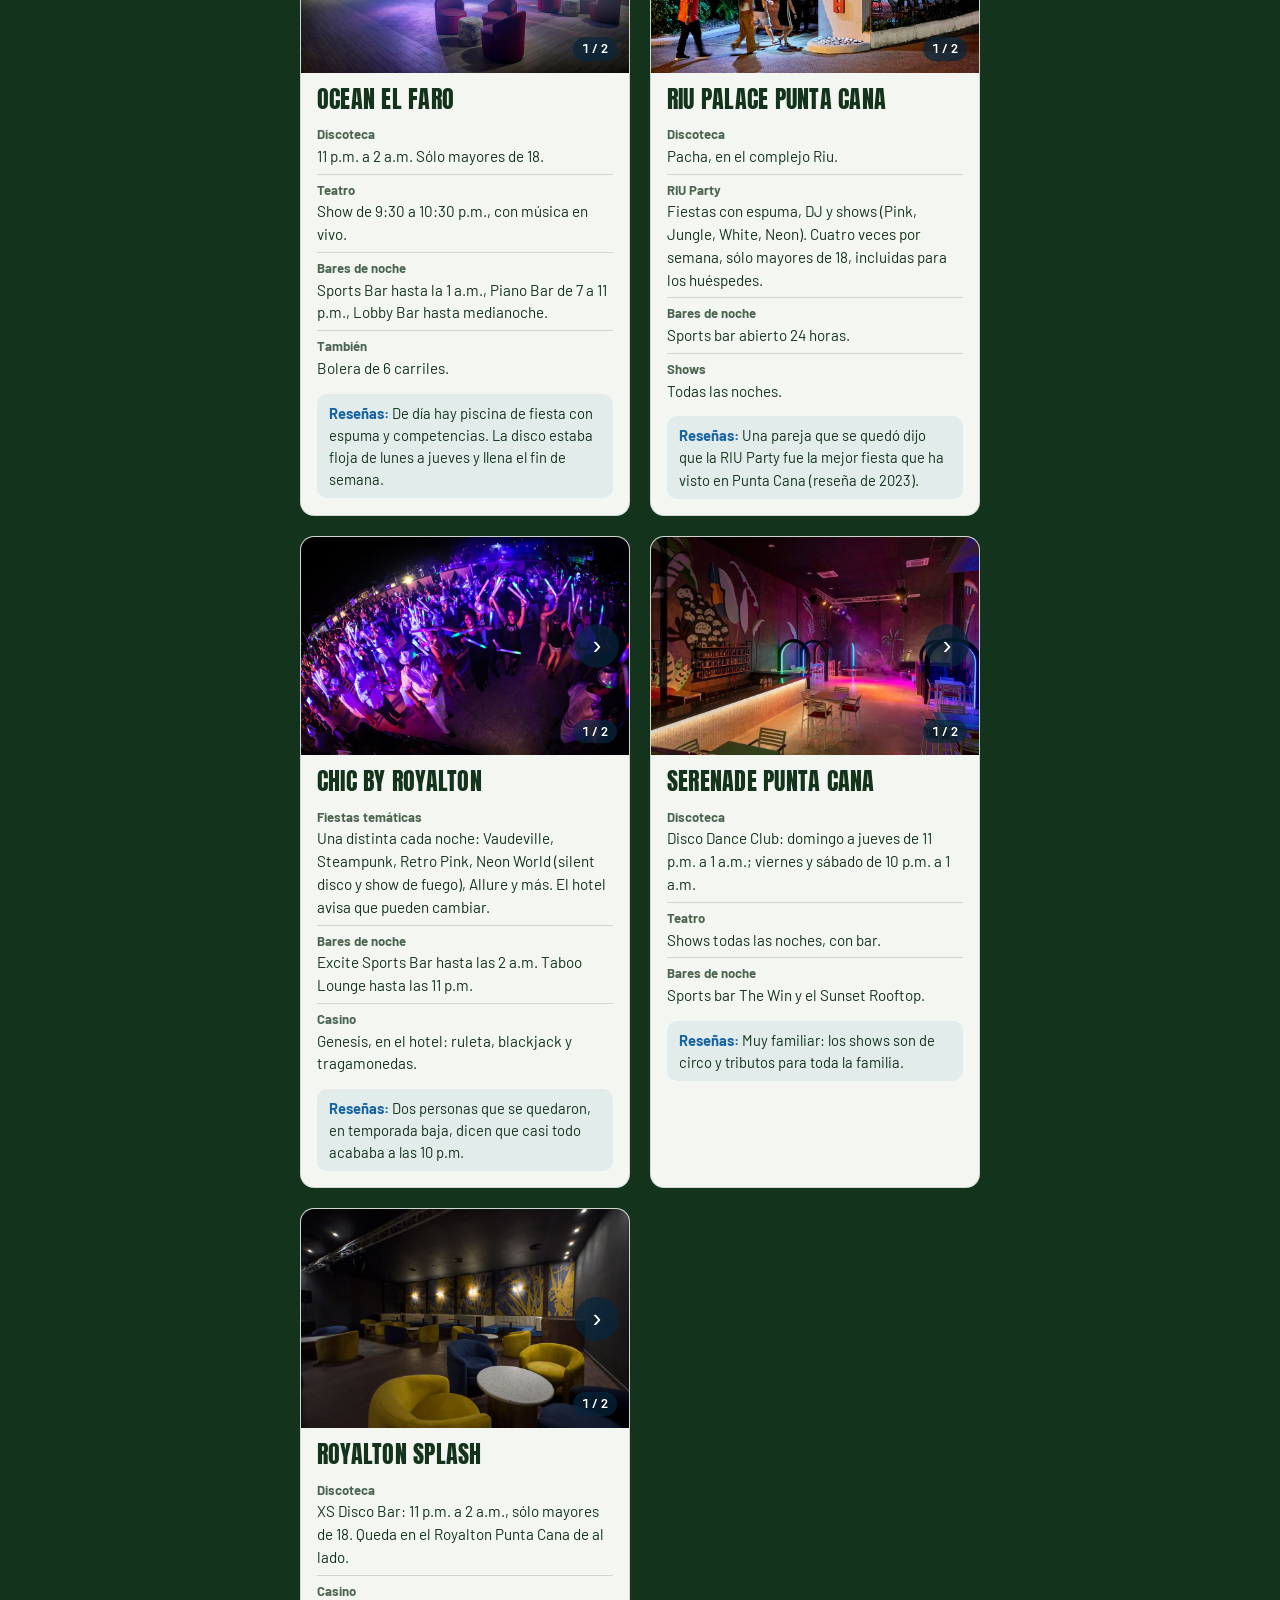
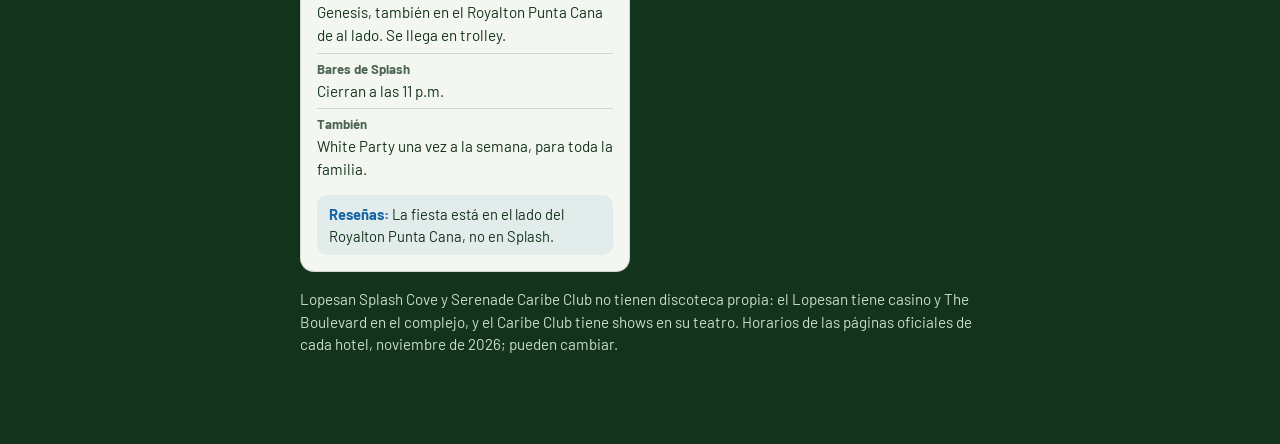
==== commit fc55b6fb: "Punta Cana: «El Faro por nuestra cuenta» y cuándo se paga cada cosa El hotel se paga al llegar (tari" ====
--- a/viaje-punta-cana-27-q8m3/index.html
+++ b/viaje-punta-cana-27-q8m3/index.html
@@ -106,16 +106,16 @@
     </div>
   </section>
 
-  <!-- El Faro por tu cuenta contra la agencia. Precios vistos el 17 de
+  <!-- El Faro por nuestra cuenta contra la agencia. Precios vistos el 17 de
        noviembre de 2026 en Google Flights y h10hotels.com. -->
   <section class="viaje-sec" aria-labelledby="cuenta-titulo">
-    <h2 class="section-title" id="cuenta-titulo">El Faro por tu cuenta</h2>
+    <h2 class="section-title" id="cuenta-titulo">El Faro por nuestra cuenta</h2>
     <p class="final-intro">Lo mismo que cotizó la agencia, comprado por separado. Por persona, dos en la habitación.</p>
     <div class="cuenta">
       <div class="cuenta-tot">
         <p class="cuenta-fila"><span>Con la agencia</span><strong>$1,129</strong></p>
         <span class="cuenta-barra" style="--w:100%"></span>
-        <p class="cuenta-fila"><span>Por tu cuenta, con cancelación gratis</span><strong>$781</strong></p>
+        <p class="cuenta-fila"><span>Por nuestra cuenta, con cancelación gratis</span><strong>$781</strong></p>
         <span class="cuenta-barra es-cuenta" style="--w:69%"></span>
         <p class="cuenta-ahorro">Unos <strong>$350 menos</strong> por persona, sin maleta facturada. Con una maleta, unos $250 menos.</p>
       </div>
@@ -124,9 +124,10 @@
         <li><b>Hotel, 4 noches todo incluido</b> Junior Suite en h10hotels.com: $420 con cancelación gratis, $378 sin reembolso.</li>
         <li><b>Traslado aeropuerto ↔ hotel</b> Gratis si se reserva directo con H10 (3 noches o más).</li>
         <li><b>Impuestos y tarjeta de turista</b> Ya vienen en el pasaje y en el precio del hotel.</li>
+        <li><b>Cuándo se paga</b> El hotel, al llegar: reservarlo con cancelación gratis no cobra nada por adelantado. El vuelo de Arajet, completo al comprarlo o a plazos con Fizupay: un pronto y cuotas sin intereses, saldado 14 días antes de salir.</li>
       </ul>
     </div>
-    <p class="nota">El precio del hotel lleva el código de Black Friday <b>BUENFIN26</b> (25%) y el 5% de H10 Rewards, que es gratis. Sin el código, el hotel sale entre $540 y $600 por persona y la diferencia casi desaparece. Con agencia, si cambian o cancelan el vuelo, ellos lo resuelven; por tu cuenta, lo resuelves tú. Precios vistos el 17 de noviembre de 2026; cambian todos los días.</p>
+    <p class="nota">El precio del hotel lleva el código de Black Friday <b>BUENFIN26</b> (25%) y el 5% de H10 Rewards, que es gratis. Sin el código, el hotel sale entre $540 y $600 por persona y la diferencia casi desaparece. Con agencia, si cambian o cancelan el vuelo, ellos lo resuelven; por nuestra cuenta, lo resolvemos nosotros. Precios vistos el 17 de noviembre de 2026; cambian todos los días.</p>
   </section>
 
   <section class="viaje-sec" aria-labelledby="hoteles-titulo">
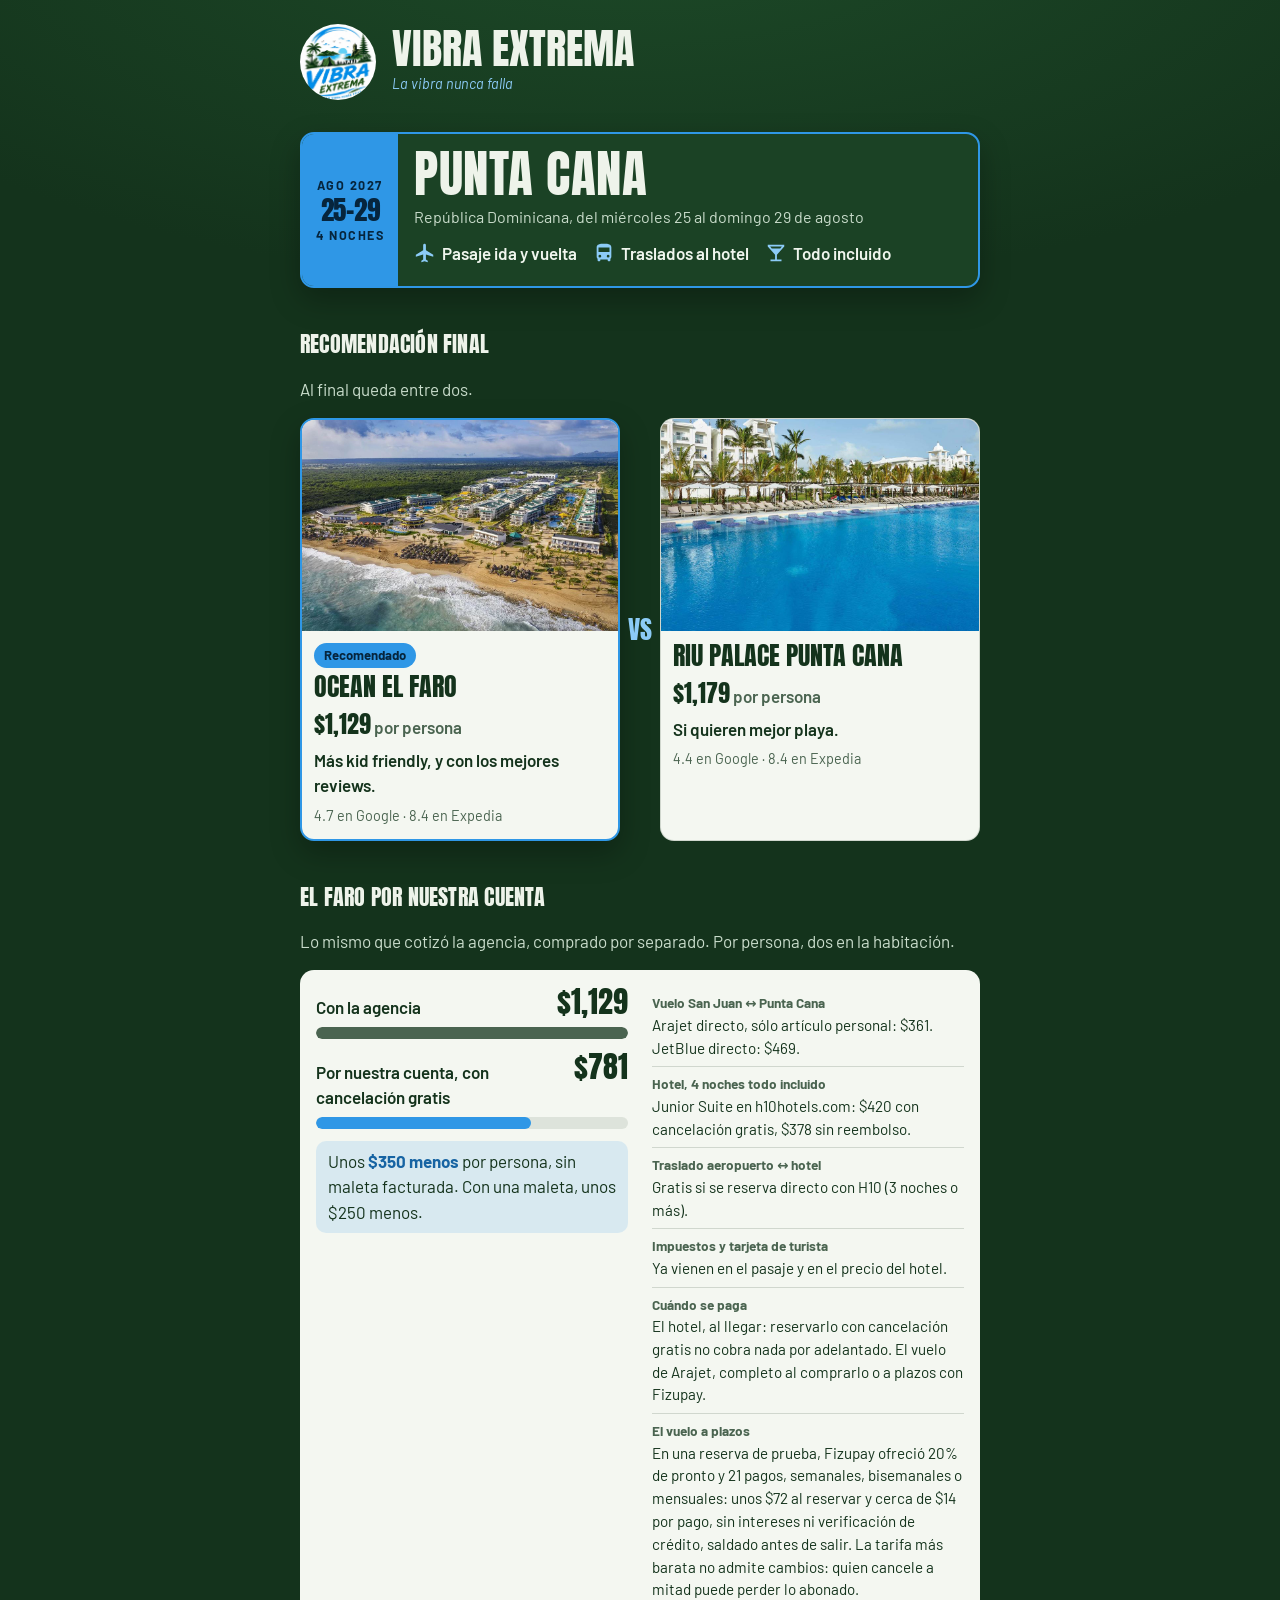
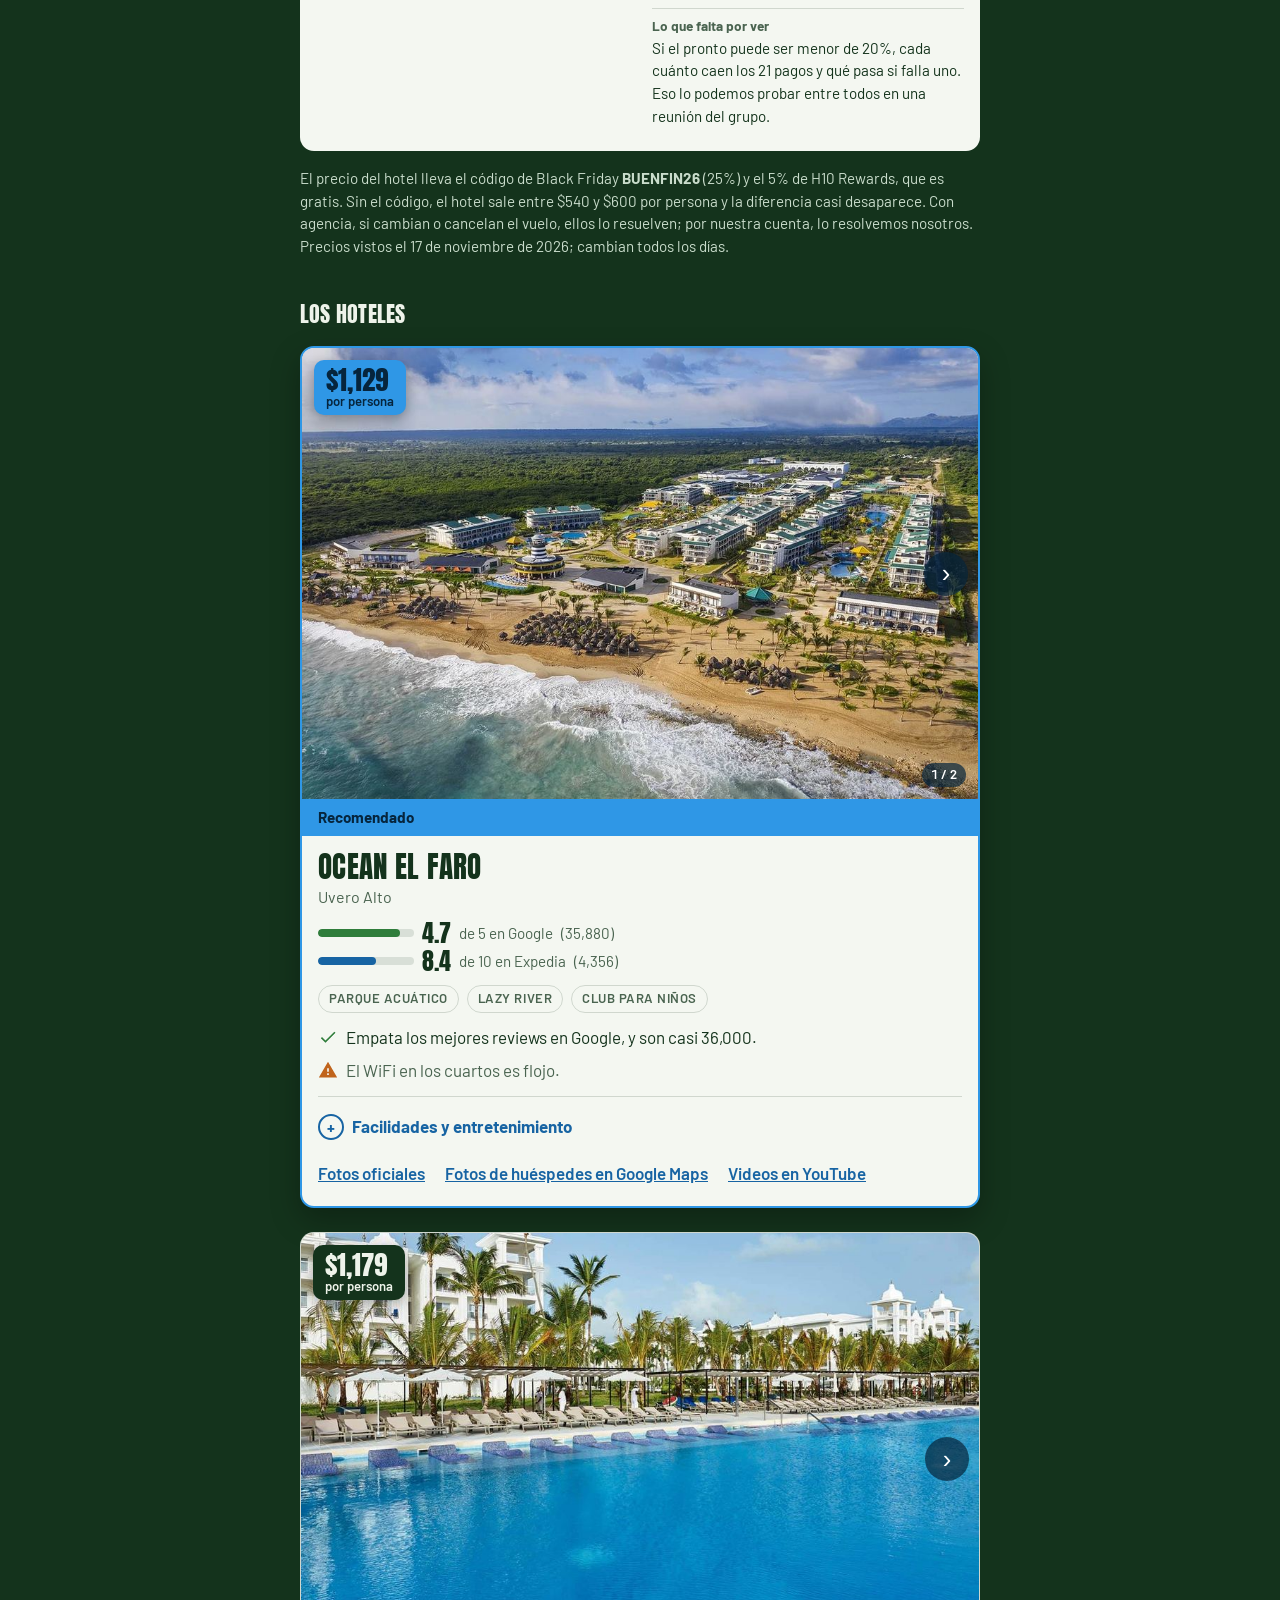
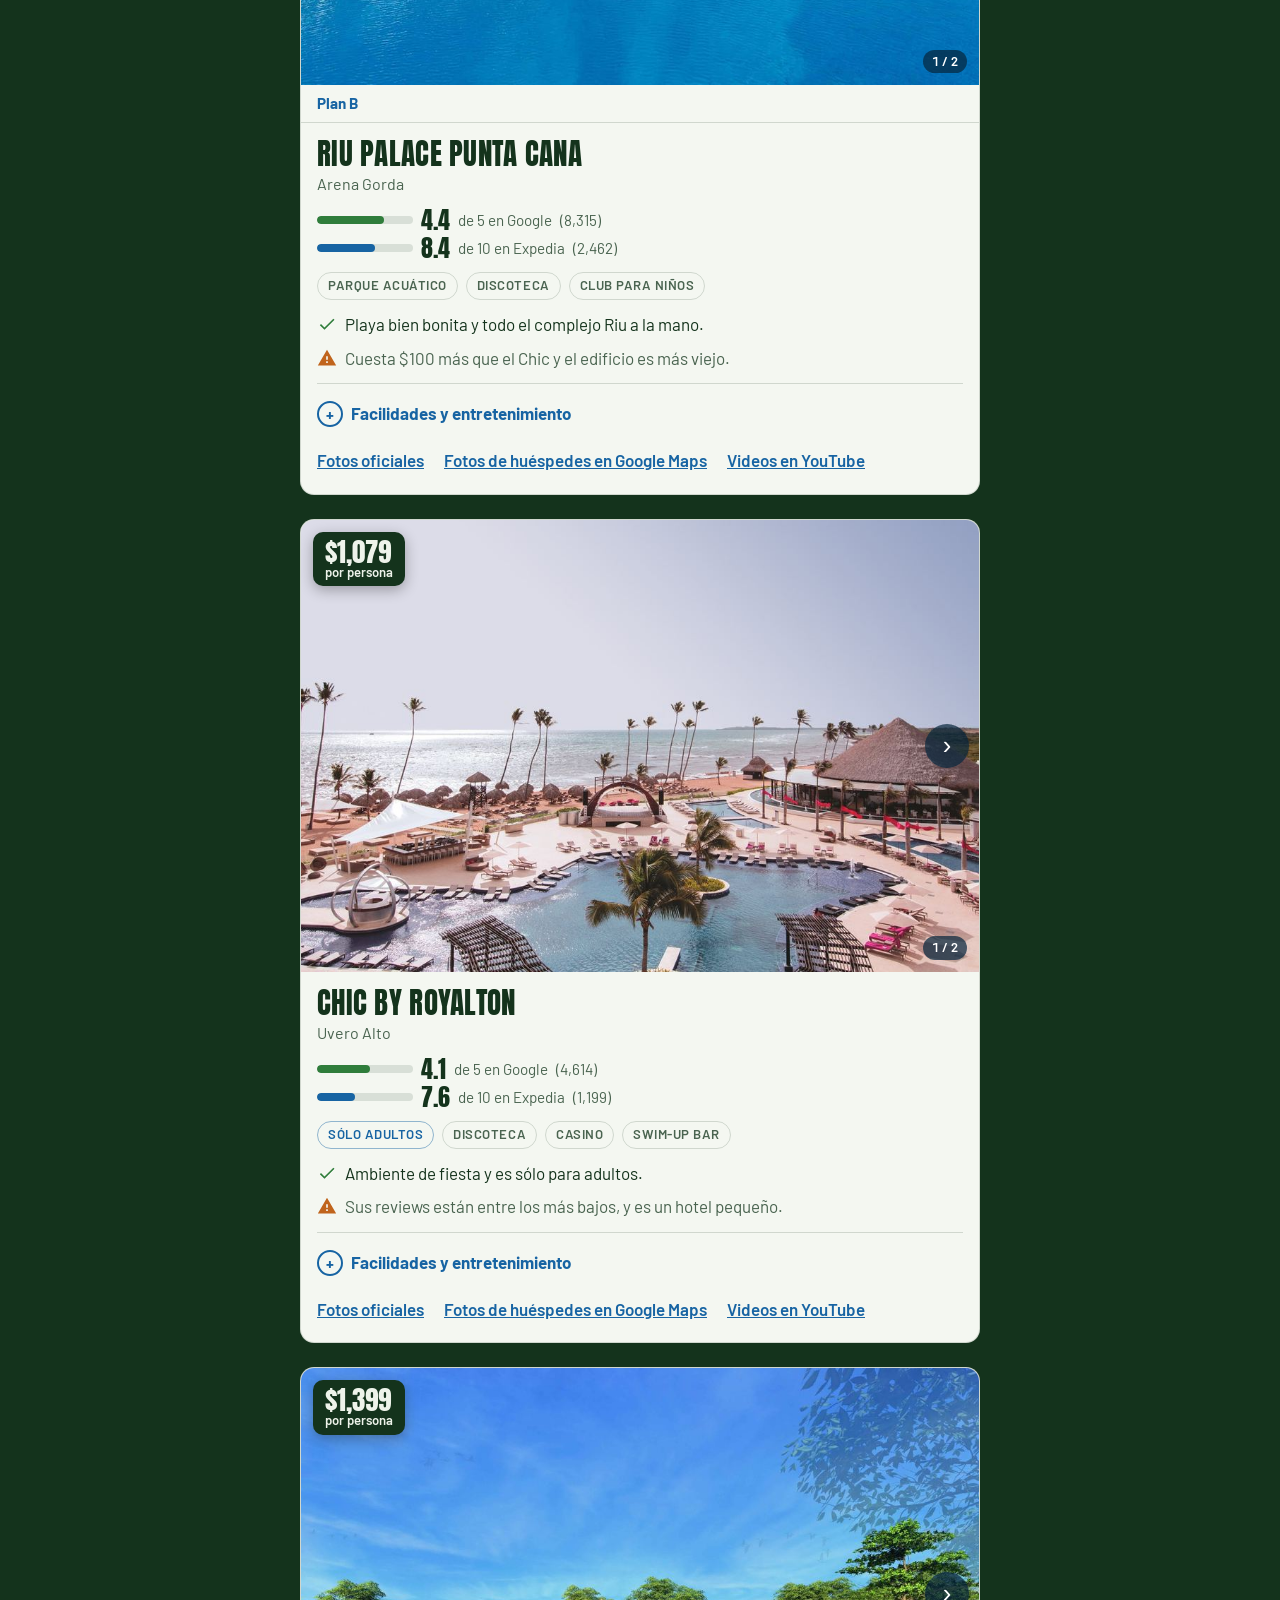
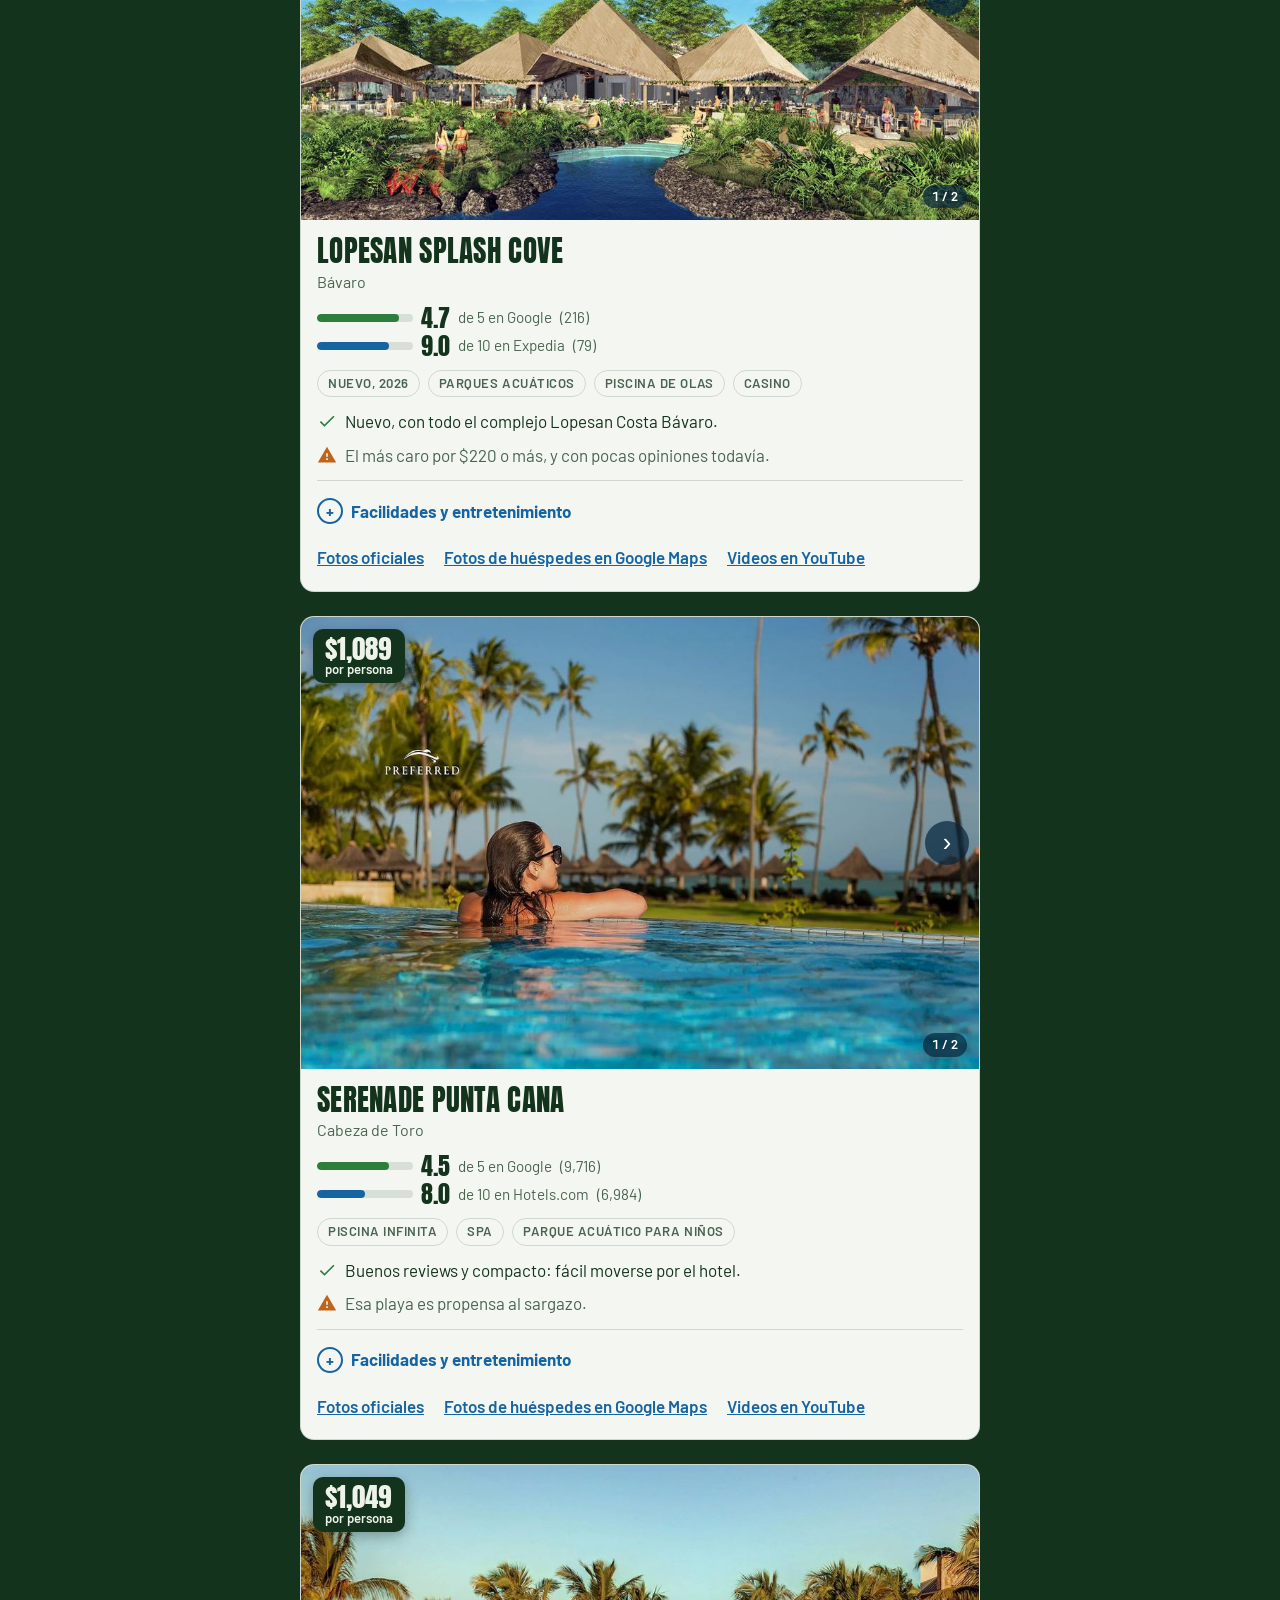
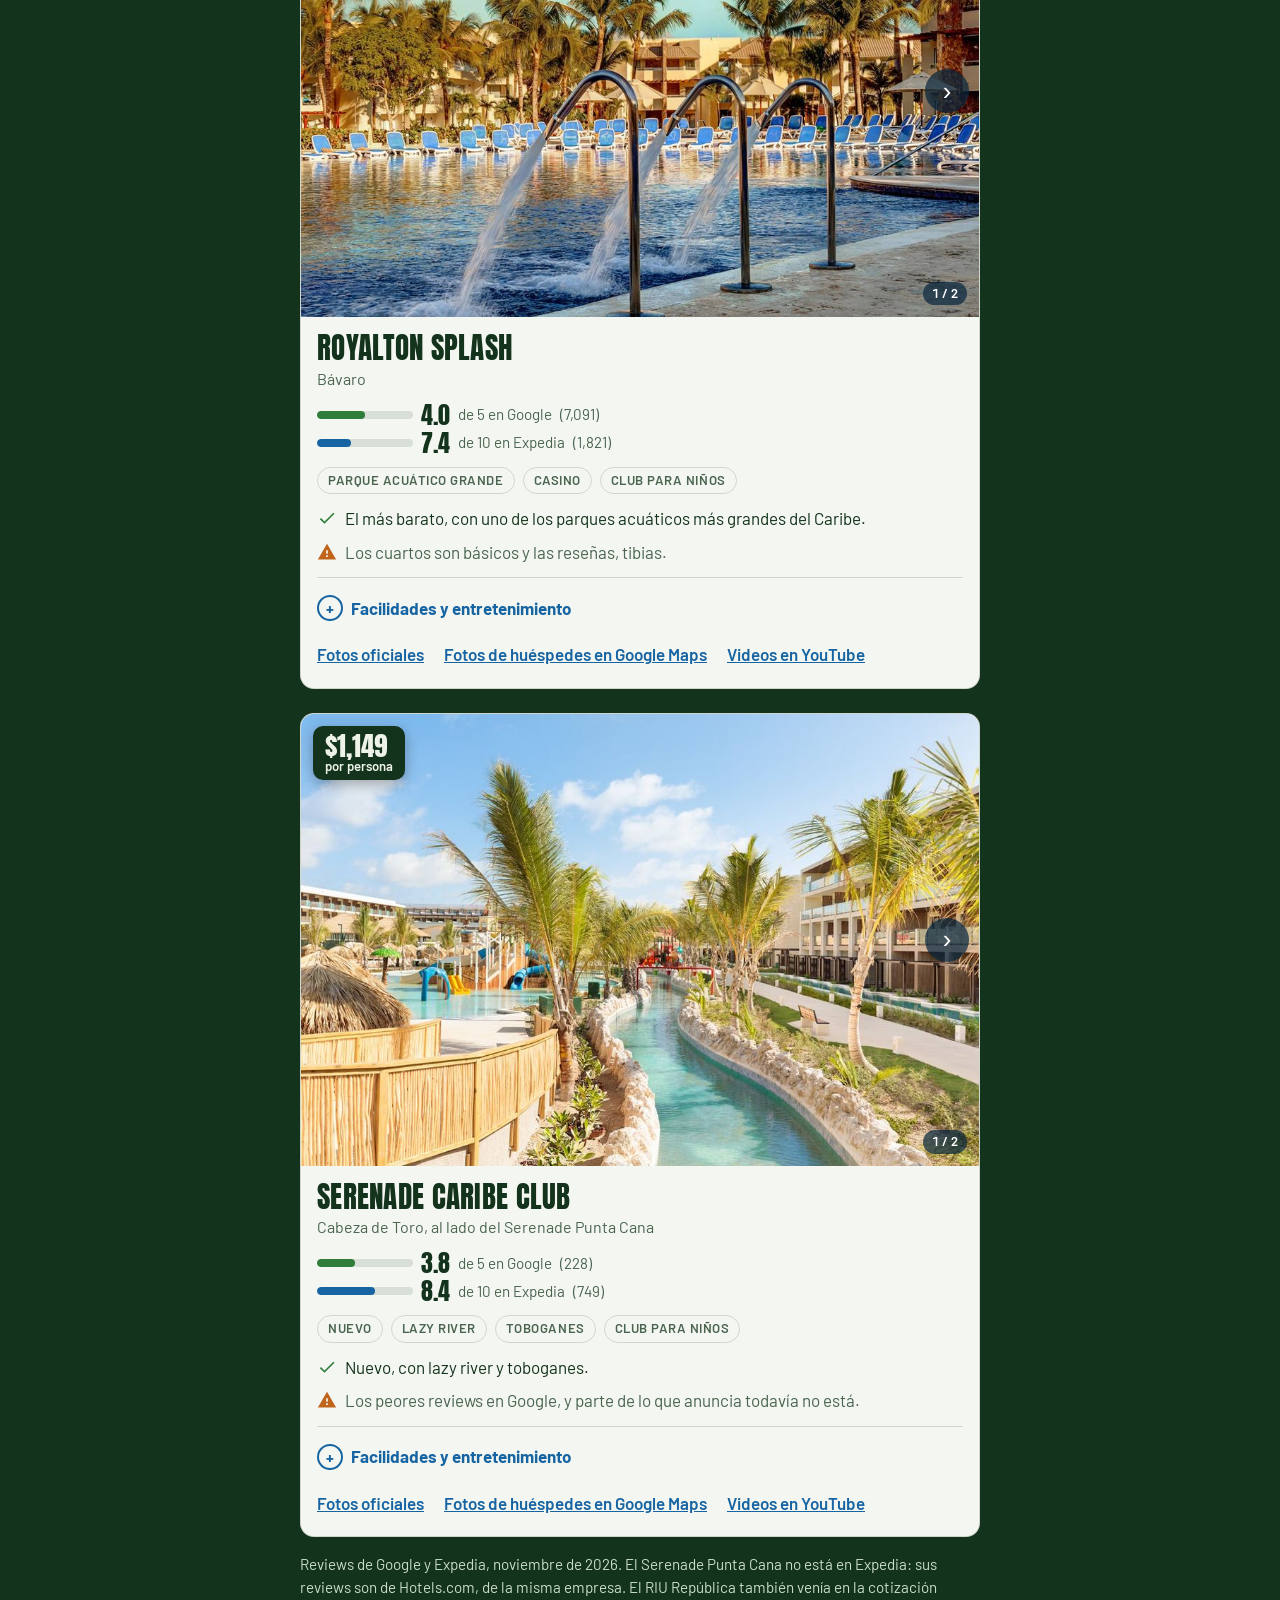
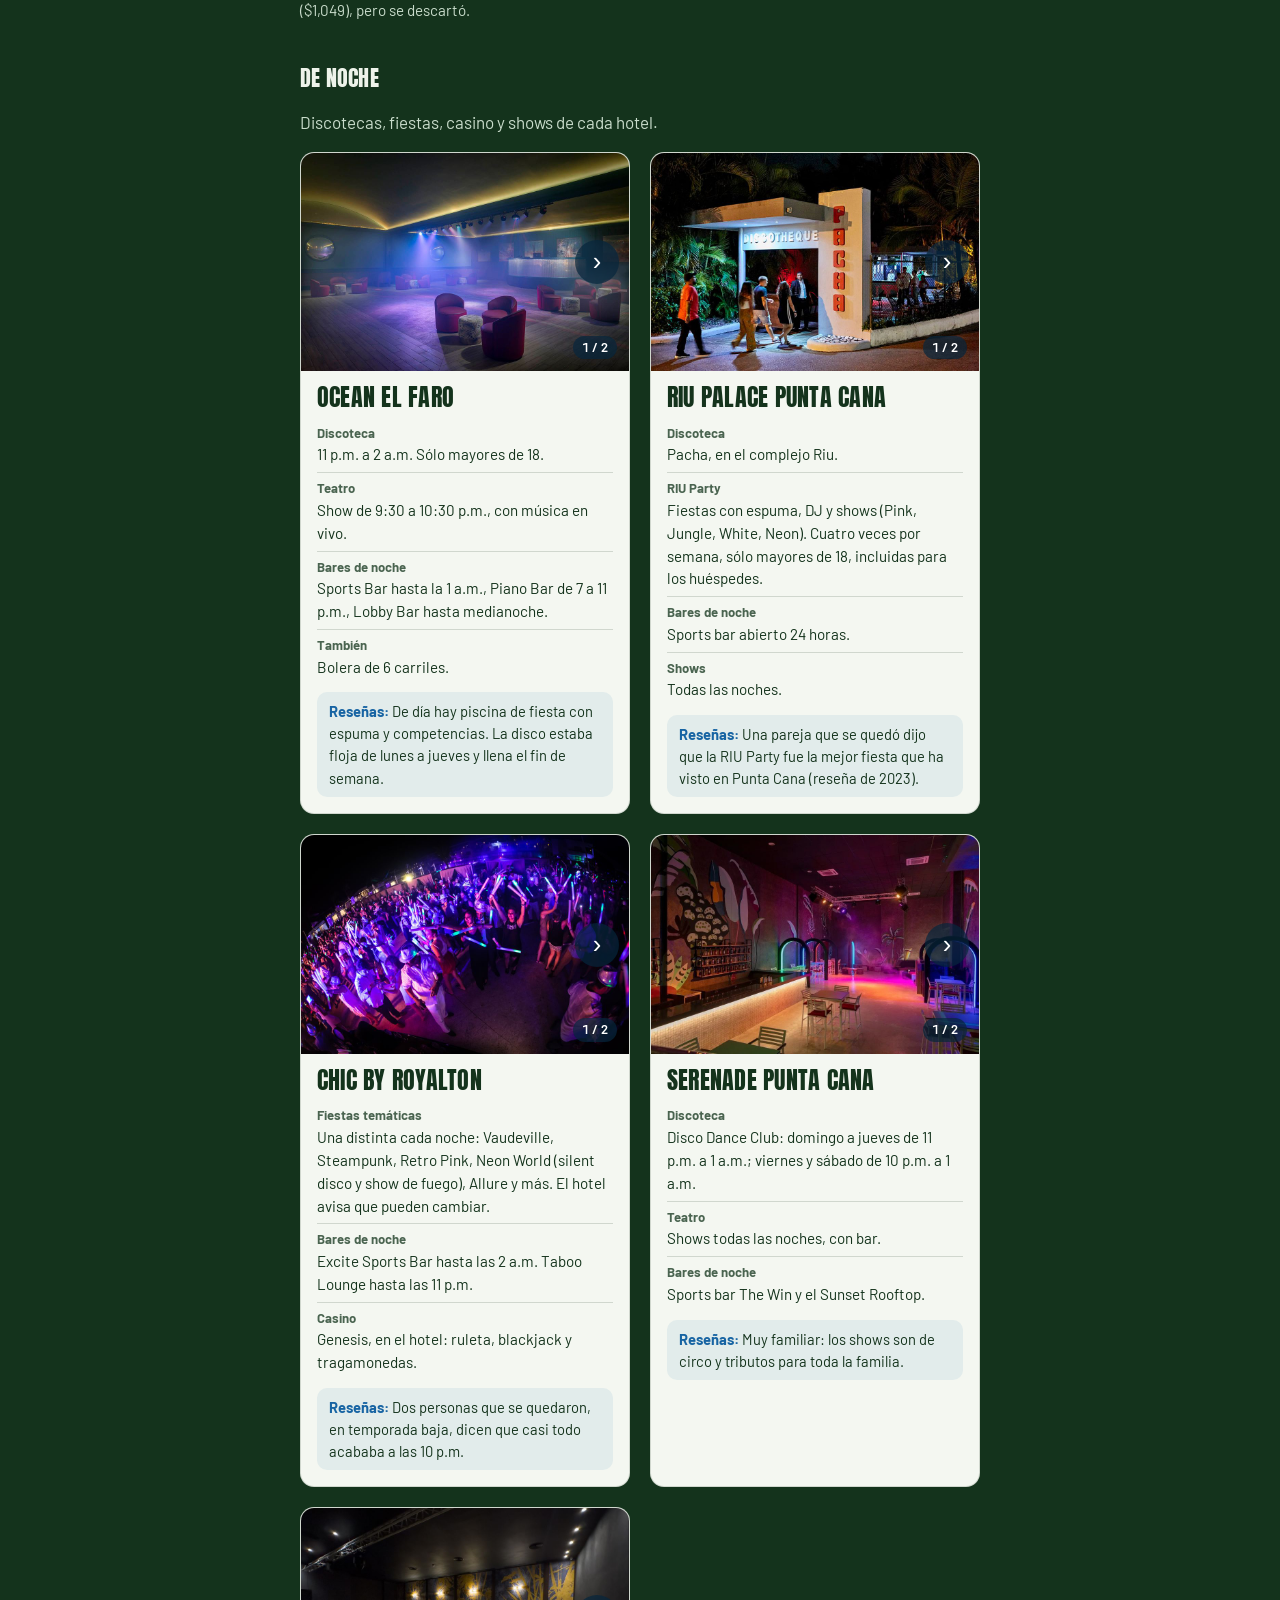
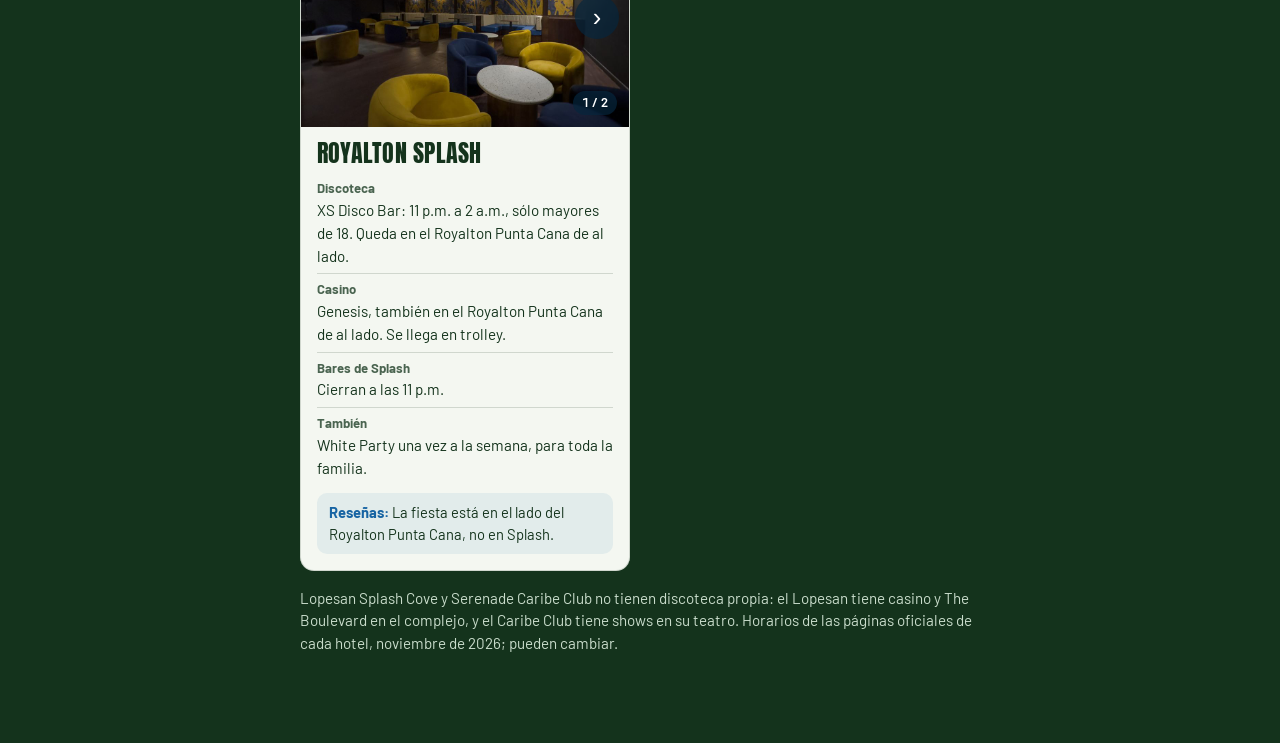
==== commit dcdc52e4: "Punta Cana: el vuelo a plazos con Fizupay y lo que falta por ver Co-Authored-By: Claude Fable 5.2 <n" ====
--- a/viaje-punta-cana-27-q8m3/index.html
+++ b/viaje-punta-cana-27-q8m3/index.html
@@ -124,7 +124,9 @@
         <li><b>Hotel, 4 noches todo incluido</b> Junior Suite en h10hotels.com: $420 con cancelación gratis, $378 sin reembolso.</li>
         <li><b>Traslado aeropuerto ↔ hotel</b> Gratis si se reserva directo con H10 (3 noches o más).</li>
         <li><b>Impuestos y tarjeta de turista</b> Ya vienen en el pasaje y en el precio del hotel.</li>
-        <li><b>Cuándo se paga</b> El hotel, al llegar: reservarlo con cancelación gratis no cobra nada por adelantado. El vuelo de Arajet, completo al comprarlo o a plazos con Fizupay: un pronto y cuotas sin intereses, saldado 14 días antes de salir.</li>
+        <li><b>Cuándo se paga</b> El hotel, al llegar: reservarlo con cancelación gratis no cobra nada por adelantado. El vuelo de Arajet, completo al comprarlo o a plazos con Fizupay.</li>
+        <li><b>El vuelo a plazos</b> En una reserva de prueba, Fizupay ofreció 20% de pronto y 21 pagos, semanales, bisemanales o mensuales: unos $72 al reservar y cerca de $14 por pago, sin intereses ni verificación de crédito, saldado antes de salir. La tarifa más barata no admite cambios: quien cancele a mitad puede perder lo abonado.</li>
+        <li><b>Lo que falta por ver</b> Si el pronto puede ser menor de 20%, cada cuánto caen los 21 pagos y qué pasa si falla uno. Eso lo podemos probar entre todos en una reunión del grupo.</li>
       </ul>
     </div>
     <p class="nota">El precio del hotel lleva el código de Black Friday <b>BUENFIN26</b> (25%) y el 5% de H10 Rewards, que es gratis. Sin el código, el hotel sale entre $540 y $600 por persona y la diferencia casi desaparece. Con agencia, si cambian o cancelan el vuelo, ellos lo resuelven; por nuestra cuenta, lo resolvemos nosotros. Precios vistos el 17 de noviembre de 2026; cambian todos los días.</p>
